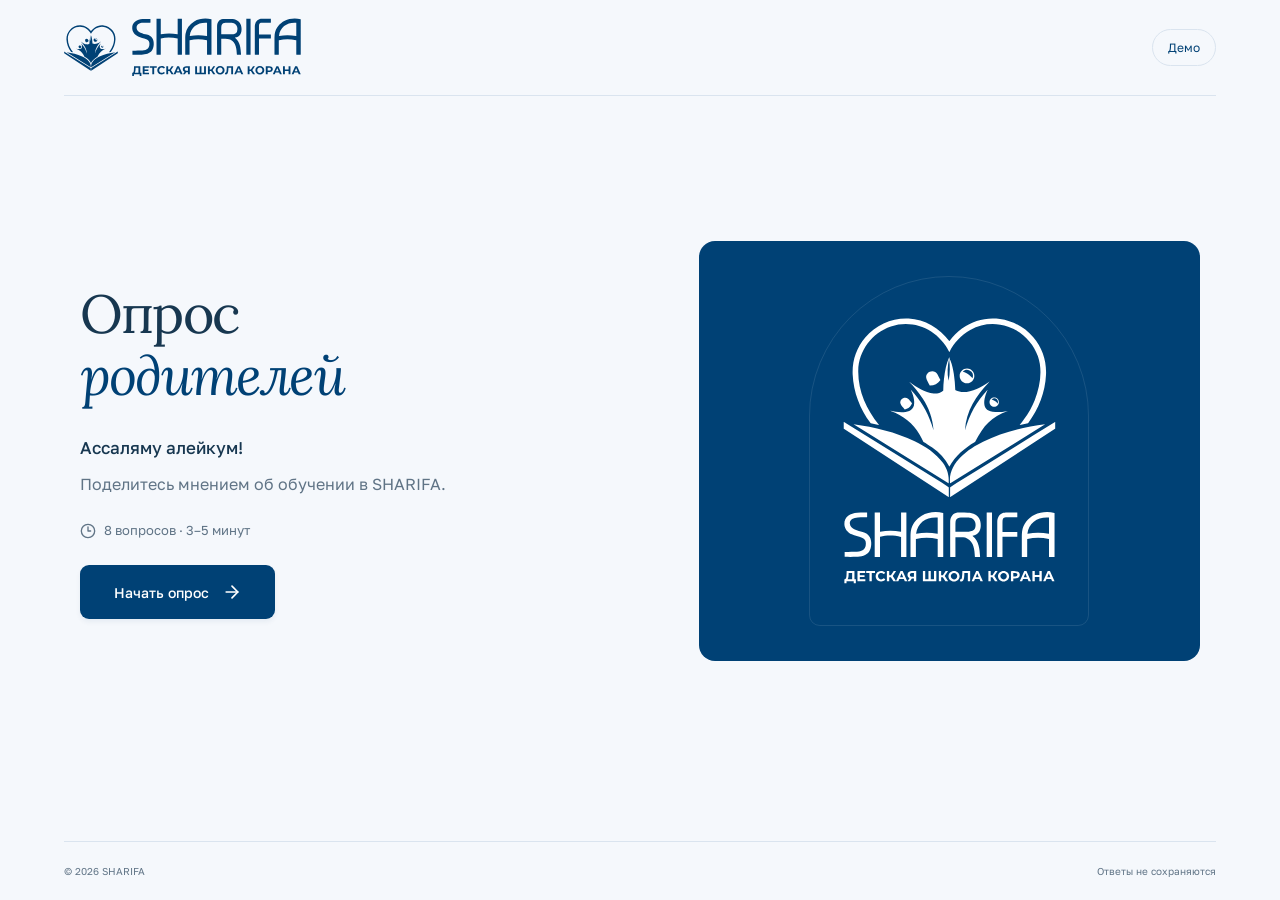
==== index.html @ c09f268b "Publish SHARIFA parent survey demonstration" ====
<!doctype html>
<html lang="ru">
  <head>
    <meta charset="UTF-8" />
    <meta name="viewport" content="width=device-width, initial-scale=1" />
    <meta name="theme-color" content="#004175" />
    <meta name="robots" content="noindex, nofollow" />
    <meta name="description" content="Демонстрация опроса родителей SHARIFA." />
    <link rel="icon" type="image/svg+xml" href="./favicon.svg" />
    <title>SHARIFA — опрос родителей</title>
    <script type="module" crossorigin src="./assets/index-CwlDCMS9.js"></script>
    <link rel="stylesheet" crossorigin href="./assets/index-Cjrt4-cp.css">
  </head>
  <body>
    <div id="root"></div>
    <noscript>Для просмотра опроса включите JavaScript в браузере.</noscript>
  </body>
</html>
---- assets/index-Cjrt4-cp.css ----
@import "https://fonts.googleapis.com/css2?family=Golos+Text:wght@400;450;500;550;600;650;700&family=Lora:ital,wght@0,400;0,500;0,600;1,400;1,500&display=swap";@layer properties{@supports (((-webkit-hyphens:none)) and (not (margin-trim:inline))) or ((-moz-orient:inline) and (not (color:rgb(from red r g b)))){*,:before,:after,::backdrop{--tw-translate-x:0;--tw-translate-y:0;--tw-translate-z:0;--tw-rotate-x:initial;--tw-rotate-y:initial;--tw-rotate-z:initial;--tw-skew-x:initial;--tw-skew-y:initial;--tw-scroll-snap-strictness:proximity;--tw-space-x-reverse:0;--tw-border-style:solid;--tw-leading:initial;--tw-font-weight:initial;--tw-tracking:initial;--tw-ordinal:initial;--tw-slashed-zero:initial;--tw-numeric-figure:initial;--tw-numeric-spacing:initial;--tw-numeric-fraction:initial;--tw-shadow:0 0 #0000;--tw-shadow-color:initial;--tw-shadow-alpha:100%;--tw-inset-shadow:0 0 #0000;--tw-inset-shadow-color:initial;--tw-inset-shadow-alpha:100%;--tw-ring-color:initial;--tw-ring-shadow:0 0 #0000;--tw-inset-ring-color:initial;--tw-inset-ring-shadow:0 0 #0000;--tw-ring-inset:initial;--tw-ring-offset-width:0px;--tw-ring-offset-color:#fff;--tw-ring-offset-shadow:0 0 #0000;--tw-outline-style:solid;--tw-duration:initial;--tw-ease:initial;--tw-content:"";--tw-scale-x:1;--tw-scale-y:1;--tw-scale-z:1}}}@layer theme{:root,:host{--font-sans:ui-sans-serif, system-ui, sans-serif, "Apple Color Emoji", "Segoe UI Emoji", "Segoe UI Symbol", "Noto Color Emoji";--font-mono:ui-monospace, SFMono-Regular, Menlo, Monaco, Consolas, "Liberation Mono", "Courier New", monospace;--color-black:#000;--color-white:#fff;--spacing:.25rem;--container-xs:20rem;--container-sm:24rem;--container-lg:32rem;--text-xs:.75rem;--text-xs--line-height:calc(1 / .75);--text-sm:.875rem;--text-sm--line-height:calc(1.25 / .875);--text-base:1rem;--text-base--line-height:calc(1.5 / 1);--text-lg:1.125rem;--text-lg--line-height:calc(1.75 / 1.125);--font-weight-normal:400;--font-weight-medium:500;--font-weight-semibold:600;--tracking-tight:-.025em;--tracking-widest:.1em;--leading-tight:1.25;--leading-snug:1.375;--leading-normal:1.5;--leading-relaxed:1.625;--radius-xs:.125rem;--radius-sm:.25rem;--radius-md:.375rem;--radius-lg:.5rem;--radius-xl:.75rem;--ease-in-out:cubic-bezier(.4, 0, .2, 1);--animate-spin:spin 1s linear infinite;--animate-pulse:pulse 2s cubic-bezier(.4, 0, .6, 1) infinite;--aspect-video:16 / 9;--default-transition-duration:.15s;--default-transition-timing-function:cubic-bezier(.4, 0, .2, 1);--default-font-family:var(--font-sans);--default-mono-font-family:var(--font-mono)}}@layer base{*,:after,:before,::backdrop{box-sizing:border-box;border:0 solid;margin:0;padding:0}::file-selector-button{box-sizing:border-box;border:0 solid;margin:0;padding:0}html,:host{-webkit-text-size-adjust:100%;tab-size:4;line-height:1.5;font-family:var(--default-font-family,ui-sans-serif, system-ui, sans-serif, "Apple Color Emoji", "Segoe UI Emoji", "Segoe UI Symbol", "Noto Color Emoji");font-feature-settings:var(--default-font-feature-settings,normal);font-variation-settings:var(--default-font-variation-settings,normal);-webkit-tap-highlight-color:transparent}hr{height:0;color:inherit;border-top-width:1px}abbr:where([title]){-webkit-text-decoration:underline dotted;text-decoration:underline dotted}h1,h2,h3,h4,h5,h6{font-size:inherit;font-weight:inherit}a{color:inherit;-webkit-text-decoration:inherit;-webkit-text-decoration:inherit;-webkit-text-decoration:inherit;-webkit-text-decoration:inherit;text-decoration:inherit}b,strong{font-weight:bolder}code,kbd,samp,pre{font-family:var(--default-mono-font-family,ui-monospace, SFMono-Regular, Menlo, Monaco, Consolas, "Liberation Mono", "Courier New", monospace);font-feature-settings:var(--default-mono-font-feature-settings,normal);font-variation-settings:var(--default-mono-font-variation-settings,normal);font-size:1em}small{font-size:80%}sub,sup{vertical-align:baseline;font-size:75%;line-height:0;position:relative}sub{bottom:-.25em}sup{top:-.5em}table{text-indent:0;border-color:inherit;border-collapse:collapse}:-moz-focusring{outline:auto}progress{vertical-align:baseline}summary{display:list-item}ol,ul,menu{list-style:none}img,svg,video,canvas,audio,iframe,embed,object{vertical-align:middle;display:block}img,video{max-width:100%;height:auto}button,input,select,optgroup,textarea{font:inherit;font-feature-settings:inherit;font-variation-settings:inherit;letter-spacing:inherit;color:inherit;opacity:1;background-color:#0000;border-radius:0}::file-selector-button{font:inherit;font-feature-settings:inherit;font-variation-settings:inherit;letter-spacing:inherit;color:inherit;opacity:1;background-color:#0000;border-radius:0}:where(select:is([multiple],[size])) optgroup{font-weight:bolder}:where(select:is([multiple],[size])) optgroup option{padding-inline-start:20px}::file-selector-button{margin-inline-end:4px}::placeholder{opacity:1}@supports (not ((-webkit-appearance:-apple-pay-button))) or (contain-intrinsic-size:1px){::placeholder{color:currentColor}@supports (color:color-mix(in lab, red, red)){::placeholder{color:color-mix(in oklab, currentcolor 50%, transparent)}}}textarea{resize:vertical}::-webkit-search-decoration{-webkit-appearance:none}::-webkit-date-and-time-value{min-height:1lh;text-align:inherit}::-webkit-datetime-edit{display:inline-flex}::-webkit-datetime-edit-fields-wrapper{padding:0}::-webkit-datetime-edit{padding-block:0}::-webkit-datetime-edit-year-field{padding-block:0}::-webkit-datetime-edit-month-field{padding-block:0}::-webkit-datetime-edit-day-field{padding-block:0}::-webkit-datetime-edit-hour-field{padding-block:0}::-webkit-datetime-edit-minute-field{padding-block:0}::-webkit-datetime-edit-second-field{padding-block:0}::-webkit-datetime-edit-millisecond-field{padding-block:0}::-webkit-datetime-edit-meridiem-field{padding-block:0}::-webkit-calendar-picker-indicator{line-height:1}:-moz-ui-invalid{box-shadow:none}button,input:where([type=button],[type=reset],[type=submit]){appearance:button}::file-selector-button{appearance:button}::-webkit-inner-spin-button{height:auto}::-webkit-outer-spin-button{height:auto}[hidden]:where(:not([hidden=until-found])){display:none!important}}@layer components;@layer utilities{.\@container\/card-header{container:card-header/inline-size}.\@container\/field-group{container:field-group/inline-size}.pointer-events-none{pointer-events:none}.invisible{visibility:hidden}.visible{visibility:visible}.sr-only{clip-path:inset(50%);white-space:nowrap;border-width:0;width:1px;height:1px;margin:-1px;padding:0;position:absolute;overflow:hidden}.absolute{position:absolute}.fixed{position:fixed}.relative{position:relative}.inset-0{inset:calc(var(--spacing) * 0)}.inset-x-0{inset-inline:calc(var(--spacing) * 0)}.inset-y-0{inset-block:calc(var(--spacing) * 0)}.inset-s-1\/2{inset-inline-start:50%}.start{inset-inline-start:var(--spacing)}.end{inset-inline-end:var(--spacing)}.-top-12{top:calc(var(--spacing) * -12)}.top-0{top:calc(var(--spacing) * 0)}.top-1\.5{top:calc(var(--spacing) * 1.5)}.top-1\/2{top:50%}.top-3\.5{top:calc(var(--spacing) * 3.5)}.top-4{top:calc(var(--spacing) * 4)}.top-\[1px\]{top:1px}.top-\[50\%\]{top:50%}.top-\[60\%\]{top:60%}.top-full{top:100%}.-right-12{right:calc(var(--spacing) * -12)}.right-0{right:calc(var(--spacing) * 0)}.right-1{right:calc(var(--spacing) * 1)}.right-2{right:calc(var(--spacing) * 2)}.right-3{right:calc(var(--spacing) * 3)}.right-3\.5{right:calc(var(--spacing) * 3.5)}.right-4{right:calc(var(--spacing) * 4)}.-bottom-12{bottom:calc(var(--spacing) * -12)}.bottom-0{bottom:calc(var(--spacing) * 0)}.-left-12{left:calc(var(--spacing) * -12)}.left-0{left:calc(var(--spacing) * 0)}.left-1\/2{left:50%}.left-2{left:calc(var(--spacing) * 2)}.left-3{left:calc(var(--spacing) * 3)}.left-\[50\%\]{left:50%}.isolate{isolation:isolate}.z-10{z-index:10}.z-20{z-index:20}.z-50{z-index:50}.z-\[1\]{z-index:1}.order-first{order:-9999}.order-last{order:9999}.col-start-2{grid-column-start:2}.row-span-2{grid-row:span 2/span 2}.row-start-1{grid-row-start:1}.m-0\!{margin:calc(var(--spacing) * 0)!important}.-mx-1{margin-inline:calc(var(--spacing) * -1)}.mx-2{margin-inline:calc(var(--spacing) * 2)}.mx-3\.5{margin-inline:calc(var(--spacing) * 3.5)}.mx-auto{margin-inline:auto}.-my-2{margin-block:calc(var(--spacing) * -2)}.my-0{margin-block:calc(var(--spacing) * 0)}.my-0\.5{margin-block:calc(var(--spacing) * .5)}.my-1{margin-block:calc(var(--spacing) * 1)}.-mt-4{margin-top:calc(var(--spacing) * -4)}.mt-0\.5{margin-top:calc(var(--spacing) * .5)}.mt-1\.5{margin-top:calc(var(--spacing) * 1.5)}.mt-2{margin-top:calc(var(--spacing) * 2)}.mt-4{margin-top:calc(var(--spacing) * 4)}.mt-auto{margin-top:auto}.mb-2{margin-bottom:calc(var(--spacing) * 2)}.mb-3{margin-bottom:calc(var(--spacing) * 3)}.-ml-1{margin-left:calc(var(--spacing) * -1)}.-ml-4{margin-left:calc(var(--spacing) * -4)}.ml-1{margin-left:calc(var(--spacing) * 1)}.ml-4{margin-left:calc(var(--spacing) * 4)}.ml-auto{margin-left:auto}.line-clamp-1{-webkit-line-clamp:1;-webkit-box-orient:vertical;display:-webkit-box;overflow:hidden}.line-clamp-2{-webkit-line-clamp:2;-webkit-box-orient:vertical;display:-webkit-box;overflow:hidden}.block{display:block}.contents{display:contents}.flex{display:flex}.grid{display:grid}.hidden{display:none}.inline-flex{display:inline-flex}.table{display:table}.table-caption{display:table-caption}.table-cell{display:table-cell}.table-row{display:table-row}.field-sizing-content{field-sizing:content}.aspect-square{aspect-ratio:1}.aspect-video{aspect-ratio:var(--aspect-video)}.size-\(--cell-size\){width:var(--cell-size);height:var(--cell-size)}.size-2{width:calc(var(--spacing) * 2);height:calc(var(--spacing) * 2)}.size-2\.5{width:calc(var(--spacing) * 2.5);height:calc(var(--spacing) * 2.5)}.size-3{width:calc(var(--spacing) * 3);height:calc(var(--spacing) * 3)}.size-3\.5{width:calc(var(--spacing) * 3.5);height:calc(var(--spacing) * 3.5)}.size-4{width:calc(var(--spacing) * 4);height:calc(var(--spacing) * 4)}.size-6{width:calc(var(--spacing) * 6);height:calc(var(--spacing) * 6)}.size-7{width:calc(var(--spacing) * 7);height:calc(var(--spacing) * 7)}.size-8{width:calc(var(--spacing) * 8);height:calc(var(--spacing) * 8)}.size-9{width:calc(var(--spacing) * 9);height:calc(var(--spacing) * 9)}.size-10{width:calc(var(--spacing) * 10);height:calc(var(--spacing) * 10)}.size-16{width:calc(var(--spacing) * 16);height:calc(var(--spacing) * 16)}.size-auto{width:auto;height:auto}.size-full{width:100%;height:100%}.h-\(--cell-size\){height:var(--cell-size)}.h-1\.5{height:calc(var(--spacing) * 1.5)}.h-2{height:calc(var(--spacing) * 2)}.h-2\.5{height:calc(var(--spacing) * 2.5)}.h-4{height:calc(var(--spacing) * 4)}.h-5{height:calc(var(--spacing) * 5)}.h-6{height:calc(var(--spacing) * 6)}.h-7{height:calc(var(--spacing) * 7)}.h-8{height:calc(var(--spacing) * 8)}.h-9{height:calc(var(--spacing) * 9)}.h-10{height:calc(var(--spacing) * 10)}.h-12{height:calc(var(--spacing) * 12)}.h-\[calc\(--spacing\(5\.5\)\)\]{height:calc(calc(var(--spacing) * 5.5))}.h-\[calc\(100\%-1px\)\]{height:calc(100% - 1px)}.h-\[var\(--radix-navigation-menu-viewport-height\)\]{height:var(--radix-navigation-menu-viewport-height)}.h-\[var\(--radix-select-trigger-height\)\]{height:var(--radix-select-trigger-height)}.h-auto{height:auto}.h-full{height:100%}.h-max{height:max-content}.h-px{height:1px}.h-svh{height:100svh}.max-h-\(--radix-context-menu-content-available-height\){max-height:var(--radix-context-menu-content-available-height)}.max-h-\(--radix-dropdown-menu-content-available-height\){max-height:var(--radix-dropdown-menu-content-available-height)}.max-h-\(--radix-select-content-available-height\){max-height:var(--radix-select-content-available-height)}.max-h-96{max-height:calc(var(--spacing) * 96)}.max-h-\[300px\]{max-height:300px}.max-h-\[min\(calc\(--spacing\(96\)---spacing\(9\)\)\,calc\(var\(--available-height\)---spacing\(9\)\)\)\]{max-height:min(calc(calc(var(--spacing) * 96) - calc(var(--spacing) * 9)), calc(var(--available-height) - calc(var(--spacing) * 9)))}.min-h-0{min-height:calc(var(--spacing) * 0)}.min-h-4{min-height:calc(var(--spacing) * 4)}.min-h-9{min-height:calc(var(--spacing) * 9)}.min-h-16{min-height:calc(var(--spacing) * 16)}.min-h-full{min-height:100%}.min-h-svh{min-height:100svh}.w-\(--anchor-width\){width:var(--anchor-width)}.w-\(--cell-size\){width:var(--cell-size)}.w-\(--sidebar-width\){width:var(--sidebar-width)}.w-0{width:calc(var(--spacing) * 0)}.w-1{width:calc(var(--spacing) * 1)}.w-2{width:calc(var(--spacing) * 2)}.w-2\.5{width:calc(var(--spacing) * 2.5)}.w-3{width:calc(var(--spacing) * 3)}.w-3\/4{width:75%}.w-4{width:calc(var(--spacing) * 4)}.w-5{width:calc(var(--spacing) * 5)}.w-9{width:calc(var(--spacing) * 9)}.w-10{width:calc(var(--spacing) * 10)}.w-24{width:calc(var(--spacing) * 24)}.w-64{width:calc(var(--spacing) * 64)}.w-72{width:calc(var(--spacing) * 72)}.w-\[100px\]{width:100px}.w-auto{width:auto}.w-fit{width:fit-content}.w-full{width:100%}.w-max{width:max-content}.w-px{width:1px}.max-w-\(--available-width\){max-width:var(--available-width)}.max-w-\(--skeleton-width\){max-width:var(--skeleton-width)}.max-w-\[80\%\]{max-width:80%}.max-w-\[calc\(100\%-2rem\)\]{max-width:calc(100% - 2rem)}.max-w-full{max-width:100%}.max-w-max{max-width:max-content}.max-w-sm{max-width:var(--container-sm)}.min-w-\(--cell-size\){min-width:var(--cell-size)}.min-w-0{min-width:calc(var(--spacing) * 0)}.min-w-5{min-width:calc(var(--spacing) * 5)}.min-w-8{min-width:calc(var(--spacing) * 8)}.min-w-9{min-width:calc(var(--spacing) * 9)}.min-w-10{min-width:calc(var(--spacing) * 10)}.min-w-16{min-width:calc(var(--spacing) * 16)}.min-w-40{min-width:calc(var(--spacing) * 40)}.min-w-\[8rem\]{min-width:8rem}.min-w-\[12rem\]{min-width:12rem}.min-w-\[calc\(var\(--anchor-width\)\+--spacing\(7\)\)\]{min-width:calc(var(--anchor-width) + calc(var(--spacing) * 7))}.min-w-\[var\(--radix-select-trigger-width\)\]{min-width:var(--radix-select-trigger-width)}.flex-1{flex:1}.shrink-0{flex-shrink:0}.grow{flex-grow:1}.grow-0{flex-grow:0}.basis-full{flex-basis:100%}.caption-bottom{caption-side:bottom}.border-collapse{border-collapse:collapse}.origin-\(--radix-context-menu-content-transform-origin\){transform-origin:var(--radix-context-menu-content-transform-origin)}.origin-\(--radix-dropdown-menu-content-transform-origin\){transform-origin:var(--radix-dropdown-menu-content-transform-origin)}.origin-\(--radix-hover-card-content-transform-origin\){transform-origin:var(--radix-hover-card-content-transform-origin)}.origin-\(--radix-menubar-content-transform-origin\){transform-origin:var(--radix-menubar-content-transform-origin)}.origin-\(--radix-popover-content-transform-origin\){transform-origin:var(--radix-popover-content-transform-origin)}.origin-\(--radix-select-content-transform-origin\){transform-origin:var(--radix-select-content-transform-origin)}.origin-\(--radix-tooltip-content-transform-origin\){transform-origin:var(--radix-tooltip-content-transform-origin)}.origin-\(--transform-origin\){transform-origin:var(--transform-origin)}.-translate-x-1\/2{--tw-translate-x:calc(calc(1 / 2 * 100%) * -1);translate:var(--tw-translate-x) var(--tw-translate-y)}.-translate-x-px{--tw-translate-x:-1px;translate:var(--tw-translate-x) var(--tw-translate-y)}.translate-x-\[-50\%\]{--tw-translate-x:-50%;translate:var(--tw-translate-x) var(--tw-translate-y)}.translate-x-px{--tw-translate-x:1px;translate:var(--tw-translate-x) var(--tw-translate-y)}.-translate-y-1\/2{--tw-translate-y:calc(calc(1 / 2 * 100%) * -1);translate:var(--tw-translate-x) var(--tw-translate-y)}.-translate-y-3\/4{--tw-translate-y:calc(calc(3 / 4 * 100%) * -1);translate:var(--tw-translate-x) var(--tw-translate-y)}.translate-y-0\.5{--tw-translate-y:calc(var(--spacing) * .5);translate:var(--tw-translate-x) var(--tw-translate-y)}.translate-y-3\/4{--tw-translate-y:calc(3 / 4 * 100%);translate:var(--tw-translate-x) var(--tw-translate-y)}.translate-y-\[-50\%\]{--tw-translate-y:-50%;translate:var(--tw-translate-x) var(--tw-translate-y)}.translate-y-\[calc\(-50\%_-_2px\)\]{--tw-translate-y:calc(-50% - 2px);translate:var(--tw-translate-x) var(--tw-translate-y)}.rotate-45{rotate:45deg}.rotate-90{rotate:90deg}.transform{transform:var(--tw-rotate-x,) var(--tw-rotate-y,) var(--tw-rotate-z,) var(--tw-skew-x,) var(--tw-skew-y,)}.animate-pulse{animation:var(--animate-pulse)}.animate-spin{animation:var(--animate-spin)}.cursor-default{cursor:default}.cursor-text{cursor:text}.touch-none{touch-action:none}.resize-none{resize:none}.snap-x{scroll-snap-type:x var(--tw-scroll-snap-strictness)}.snap-mandatory{--tw-scroll-snap-strictness:mandatory}.scroll-my-1{scroll-margin-block:calc(var(--spacing) * 1)}.scroll-px-1{scroll-padding-inline:calc(var(--spacing) * 1)}.scroll-py-1{scroll-padding-block:calc(var(--spacing) * 1)}.list-disc{list-style-type:disc}.list-none{list-style-type:none}.appearance-none{appearance:none}.auto-rows-min{grid-auto-rows:min-content}.grid-cols-\[0_1fr\]{grid-template-columns:0 1fr}.grid-rows-\[auto_1fr\]{grid-template-rows:auto 1fr}.grid-rows-\[auto_auto\]{grid-template-rows:auto auto}.flex-col{flex-direction:column}.flex-col-reverse{flex-direction:column-reverse}.flex-row{flex-direction:row}.flex-wrap{flex-wrap:wrap}.place-content-center{place-content:center}.place-items-center{place-items:center}.items-center{align-items:center}.items-end{align-items:flex-end}.items-start{align-items:flex-start}.items-stretch{align-items:stretch}.justify-between{justify-content:space-between}.justify-center{justify-content:center}.justify-start{justify-content:flex-start}.justify-items-start{justify-items:start}.gap-0\.5{gap:calc(var(--spacing) * .5)}.gap-1{gap:calc(var(--spacing) * 1)}.gap-1\.5{gap:calc(var(--spacing) * 1.5)}.gap-2{gap:calc(var(--spacing) * 2)}.gap-2\.5{gap:calc(var(--spacing) * 2.5)}.gap-3{gap:calc(var(--spacing) * 3)}.gap-4{gap:calc(var(--spacing) * 4)}.gap-6{gap:calc(var(--spacing) * 6)}.gap-7{gap:calc(var(--spacing) * 7)}.gap-8{gap:calc(var(--spacing) * 8)}.gap-\[--spacing\(var\(--gap\)\)\]{gap:calc(var(--spacing) * var(--gap))}:where(.-space-x-2>:not(:last-child)){--tw-space-x-reverse:0;margin-inline-start:calc(calc(var(--spacing) * -2) * var(--tw-space-x-reverse));margin-inline-end:calc(calc(var(--spacing) * -2) * calc(1 - var(--tw-space-x-reverse)))}.gap-y-0\.5{row-gap:calc(var(--spacing) * .5)}.self-end{align-self:flex-end}.self-start{align-self:flex-start}.self-stretch{align-self:stretch}.justify-self-end{justify-self:flex-end}.truncate{text-overflow:ellipsis;white-space:nowrap;overflow:hidden}.overflow-auto{overflow:auto}.overflow-hidden{overflow:hidden}.overflow-x-auto{overflow-x:auto}.overflow-x-hidden{overflow-x:hidden}.overflow-y-auto{overflow-y:auto}.overscroll-contain{overscroll-behavior:contain}.overscroll-x-contain{overscroll-behavior-x:contain}.rounded-\[2px\]{border-radius:2px}.rounded-\[4px\]{border-radius:4px}.rounded-\[calc\(var\(--radius\)-5px\)\]{border-radius:calc(var(--radius) - 5px)}.rounded-\[inherit\]{border-radius:inherit}.rounded-full{border-radius:3.40282e38px}.rounded-lg{border-radius:var(--radius-lg)}.rounded-md{border-radius:var(--radius-md)}.rounded-none{border-radius:0}.rounded-sm{border-radius:var(--radius-sm)}.rounded-xl{border-radius:var(--radius-xl)}.rounded-xs{border-radius:var(--radius-xs)}.rounded-l-md{border-top-left-radius:var(--radius-md);border-bottom-left-radius:var(--radius-md)}.rounded-tl-sm{border-top-left-radius:var(--radius-sm)}.rounded-r-md{border-top-right-radius:var(--radius-md);border-bottom-right-radius:var(--radius-md)}.border{border-style:var(--tw-border-style);border-width:1px}.border-0{border-style:var(--tw-border-style);border-width:0}.border-\[1\.5px\]{border-style:var(--tw-border-style);border-width:1.5px}.border-y{border-block-style:var(--tw-border-style);border-block-width:1px}.border-t{border-top-style:var(--tw-border-style);border-top-width:1px}.border-r{border-right-style:var(--tw-border-style);border-right-width:1px}.border-b{border-bottom-style:var(--tw-border-style);border-bottom-width:1px}.border-l{border-left-style:var(--tw-border-style);border-left-width:1px}.border-dashed{--tw-border-style:dashed;border-style:dashed}.border-none{--tw-border-style:none;border-style:none}.border-\(--color-border\){border-color:var(--color-border)}.border-transparent{border-color:#0000}.border-t-transparent{border-top-color:#0000}.border-l-transparent{border-left-color:#0000}.bg-\(--color-bg\){background-color:var(--color-bg)}.bg-\[Canvas\]{background-color:canvas}.bg-black\/50{background-color:#00000080}@supports (color:color-mix(in lab, red, red)){.bg-black\/50{background-color:color-mix(in oklab, var(--color-black) 50%, transparent)}}.bg-transparent{background-color:#0000}.bg-white{background-color:var(--color-white)}.bg-clip-padding{background-clip:padding-box}.fill-current{fill:currentColor}.p-0{padding:calc(var(--spacing) * 0)}.p-1{padding:calc(var(--spacing) * 1)}.p-2{padding:calc(var(--spacing) * 2)}.p-3{padding:calc(var(--spacing) * 3)}.p-4{padding:calc(var(--spacing) * 4)}.p-6{padding:calc(var(--spacing) * 6)}.p-\[3px\]{padding:3px}.p-px{padding:1px}.px-\(--cell-size\){padding-inline:var(--cell-size)}.px-1{padding-inline:calc(var(--spacing) * 1)}.px-1\.5{padding-inline:calc(var(--spacing) * 1.5)}.px-2{padding-inline:calc(var(--spacing) * 2)}.px-2\.5{padding-inline:calc(var(--spacing) * 2.5)}.px-3{padding-inline:calc(var(--spacing) * 3)}.px-4{padding-inline:calc(var(--spacing) * 4)}.px-6{padding-inline:calc(var(--spacing) * 6)}.py-0\.5{padding-block:calc(var(--spacing) * .5)}.py-1{padding-block:calc(var(--spacing) * 1)}.py-1\.5{padding-block:calc(var(--spacing) * 1.5)}.py-2{padding-block:calc(var(--spacing) * 2)}.py-3{padding-block:calc(var(--spacing) * 3)}.py-4{padding-block:calc(var(--spacing) * 4)}.py-6{padding-block:calc(var(--spacing) * 6)}.pt-0{padding-top:calc(var(--spacing) * 0)}.pt-3{padding-top:calc(var(--spacing) * 3)}.pt-4{padding-top:calc(var(--spacing) * 4)}.pr-1{padding-right:calc(var(--spacing) * 1)}.pr-2{padding-right:calc(var(--spacing) * 2)}.pr-2\.5{padding-right:calc(var(--spacing) * 2.5)}.pr-3{padding-right:calc(var(--spacing) * 3)}.pr-8{padding-right:calc(var(--spacing) * 8)}.pr-9{padding-right:calc(var(--spacing) * 9)}.pb-2{padding-bottom:calc(var(--spacing) * 2)}.pb-3{padding-bottom:calc(var(--spacing) * 3)}.pb-4{padding-bottom:calc(var(--spacing) * 4)}.pl-2{padding-left:calc(var(--spacing) * 2)}.pl-3{padding-left:calc(var(--spacing) * 3)}.pl-4{padding-left:calc(var(--spacing) * 4)}.pl-8{padding-left:calc(var(--spacing) * 8)}.text-center{text-align:center}.text-left{text-align:left}.align-middle{vertical-align:middle}.font-mono{font-family:var(--font-mono)}.font-sans{font-family:var(--font-sans)}.text-base{font-size:var(--text-base);line-height:var(--tw-leading,var(--text-base--line-height))}.text-lg{font-size:var(--text-lg);line-height:var(--tw-leading,var(--text-lg--line-height))}.text-sm{font-size:var(--text-sm);line-height:var(--tw-leading,var(--text-sm--line-height))}.text-sm\/relaxed{font-size:var(--text-sm);line-height:var(--leading-relaxed)}.text-xs{font-size:var(--text-xs);line-height:var(--tw-leading,var(--text-xs--line-height))}.text-\[0\.8rem\]{font-size:.8rem}.leading-none{--tw-leading:1;line-height:1}.leading-normal{--tw-leading:var(--leading-normal);line-height:var(--leading-normal)}.leading-relaxed{--tw-leading:var(--leading-relaxed);line-height:var(--leading-relaxed)}.leading-snug{--tw-leading:var(--leading-snug);line-height:var(--leading-snug)}.leading-tight{--tw-leading:var(--leading-tight);line-height:var(--leading-tight)}.font-medium{--tw-font-weight:var(--font-weight-medium);font-weight:var(--font-weight-medium)}.font-normal{--tw-font-weight:var(--font-weight-normal);font-weight:var(--font-weight-normal)}.font-semibold{--tw-font-weight:var(--font-weight-semibold);font-weight:var(--font-weight-semibold)}.tracking-tight{--tw-tracking:var(--tracking-tight);letter-spacing:var(--tracking-tight)}.tracking-widest{--tw-tracking:var(--tracking-widest);letter-spacing:var(--tracking-widest)}.text-balance{text-wrap:balance}.break-words,.wrap-break-word{overflow-wrap:break-word}.whitespace-normal{white-space:normal}.whitespace-nowrap{white-space:nowrap}.text-\[CanvasText\]{color:canvastext}.text-current{color:currentColor}.text-white{color:var(--color-white)}.tabular-nums{--tw-numeric-spacing:tabular-nums;font-variant-numeric:var(--tw-ordinal,) var(--tw-slashed-zero,) var(--tw-numeric-figure,) var(--tw-numeric-spacing,) var(--tw-numeric-fraction,)}.underline-offset-4{text-underline-offset:4px}.antialiased{-webkit-font-smoothing:antialiased;-moz-osx-font-smoothing:grayscale}.opacity-0{opacity:0}.opacity-50{opacity:.5}.opacity-60{opacity:.6}.opacity-70{opacity:.7}.shadow{--tw-shadow:0 1px 3px 0 var(--tw-shadow-color,#0000001a), 0 1px 2px -1px var(--tw-shadow-color,#0000001a);box-shadow:var(--tw-inset-shadow), var(--tw-inset-ring-shadow), var(--tw-ring-offset-shadow), var(--tw-ring-shadow), var(--tw-shadow)}.shadow-\[0_0_0_1px_var\(--sidebar-border\)\]{--tw-shadow:0 0 0 1px var(--tw-shadow-color,var(--sidebar-border));box-shadow:var(--tw-inset-shadow), var(--tw-inset-ring-shadow), var(--tw-ring-offset-shadow), var(--tw-ring-shadow), var(--tw-shadow)}.shadow-lg{--tw-shadow:0 10px 15px -3px var(--tw-shadow-color,#0000001a), 0 4px 6px -4px var(--tw-shadow-color,#0000001a);box-shadow:var(--tw-inset-shadow), var(--tw-inset-ring-shadow), var(--tw-ring-offset-shadow), var(--tw-ring-shadow), var(--tw-shadow)}.shadow-md{--tw-shadow:0 4px 6px -1px var(--tw-shadow-color,#0000001a), 0 2px 4px -2px var(--tw-shadow-color,#0000001a);box-shadow:var(--tw-inset-shadow), var(--tw-inset-ring-shadow), var(--tw-ring-offset-shadow), var(--tw-ring-shadow), var(--tw-shadow)}.shadow-none{--tw-shadow:0 0 #0000;box-shadow:var(--tw-inset-shadow), var(--tw-inset-ring-shadow), var(--tw-ring-offset-shadow), var(--tw-ring-shadow), var(--tw-shadow)}.shadow-sm{--tw-shadow:0 1px 3px 0 var(--tw-shadow-color,#0000001a), 0 1px 2px -1px var(--tw-shadow-color,#0000001a);box-shadow:var(--tw-inset-shadow), var(--tw-inset-ring-shadow), var(--tw-ring-offset-shadow), var(--tw-ring-shadow), var(--tw-shadow)}.shadow-xl{--tw-shadow:0 20px 25px -5px var(--tw-shadow-color,#0000001a), 0 8px 10px -6px var(--tw-shadow-color,#0000001a);box-shadow:var(--tw-inset-shadow), var(--tw-inset-ring-shadow), var(--tw-ring-offset-shadow), var(--tw-ring-shadow), var(--tw-shadow)}.shadow-xs{--tw-shadow:0 1px 2px 0 var(--tw-shadow-color,#0000000d);box-shadow:var(--tw-inset-shadow), var(--tw-inset-ring-shadow), var(--tw-ring-offset-shadow), var(--tw-ring-shadow), var(--tw-shadow)}.ring-0{--tw-ring-shadow:var(--tw-ring-inset,) 0 0 0 calc(0px + var(--tw-ring-offset-width)) var(--tw-ring-color,currentcolor);box-shadow:var(--tw-inset-shadow), var(--tw-inset-ring-shadow), var(--tw-ring-offset-shadow), var(--tw-ring-shadow), var(--tw-shadow)}.ring-1{--tw-ring-shadow:var(--tw-ring-inset,) 0 0 0 calc(1px + var(--tw-ring-offset-width)) var(--tw-ring-color,currentcolor);box-shadow:var(--tw-inset-shadow), var(--tw-inset-ring-shadow), var(--tw-ring-offset-shadow), var(--tw-ring-shadow), var(--tw-shadow)}.ring-2{--tw-ring-shadow:var(--tw-ring-inset,) 0 0 0 calc(2px + var(--tw-ring-offset-width)) var(--tw-ring-color,currentcolor);box-shadow:var(--tw-inset-shadow), var(--tw-inset-ring-shadow), var(--tw-ring-offset-shadow), var(--tw-ring-shadow), var(--tw-shadow)}.ring-3{--tw-ring-shadow:var(--tw-ring-inset,) 0 0 0 calc(3px + var(--tw-ring-offset-width)) var(--tw-ring-color,currentcolor);box-shadow:var(--tw-inset-shadow), var(--tw-inset-ring-shadow), var(--tw-ring-offset-shadow), var(--tw-ring-shadow), var(--tw-shadow)}.outline-hidden{--tw-outline-style:none;outline-style:none}@media (forced-colors:active){.outline-hidden{outline-offset:2px;outline:2px solid #0000}}.outline{outline-style:var(--tw-outline-style);outline-width:1px}.transition{transition-property:color,background-color,border-color,outline-color,text-decoration-color,fill,stroke,--tw-gradient-from,--tw-gradient-via,--tw-gradient-to,opacity,box-shadow,transform,translate,scale,rotate,filter,-webkit-backdrop-filter,backdrop-filter,display,content-visibility,overlay,pointer-events;transition-timing-function:var(--tw-ease,var(--default-transition-timing-function));transition-duration:var(--tw-duration,var(--default-transition-duration))}.transition-\[color\,box-shadow\]{transition-property:color,box-shadow;transition-timing-function:var(--tw-ease,var(--default-transition-timing-function));transition-duration:var(--tw-duration,var(--default-transition-duration))}.transition-\[left\,right\,width\]{transition-property:left,right,width;transition-timing-function:var(--tw-ease,var(--default-transition-timing-function));transition-duration:var(--tw-duration,var(--default-transition-duration))}.transition-\[margin\,opacity\]{transition-property:margin,opacity;transition-timing-function:var(--tw-ease,var(--default-transition-timing-function));transition-duration:var(--tw-duration,var(--default-transition-duration))}.transition-\[translate\,scale\,opacity\]{transition-property:translate,scale,opacity;transition-timing-function:var(--tw-ease,var(--default-transition-timing-function));transition-duration:var(--tw-duration,var(--default-transition-duration))}.transition-\[width\,height\,padding\]{transition-property:width,height,padding;transition-timing-function:var(--tw-ease,var(--default-transition-timing-function));transition-duration:var(--tw-duration,var(--default-transition-duration))}.transition-\[width\]{transition-property:width;transition-timing-function:var(--tw-ease,var(--default-transition-timing-function));transition-duration:var(--tw-duration,var(--default-transition-duration))}.transition-all{transition-property:all;transition-timing-function:var(--tw-ease,var(--default-transition-timing-function));transition-duration:var(--tw-duration,var(--default-transition-duration))}.transition-colors{transition-property:color,background-color,border-color,outline-color,text-decoration-color,fill,stroke,--tw-gradient-from,--tw-gradient-via,--tw-gradient-to;transition-timing-function:var(--tw-ease,var(--default-transition-timing-function));transition-duration:var(--tw-duration,var(--default-transition-duration))}.transition-opacity{transition-property:opacity;transition-timing-function:var(--tw-ease,var(--default-transition-timing-function));transition-duration:var(--tw-duration,var(--default-transition-duration))}.transition-shadow{transition-property:box-shadow;transition-timing-function:var(--tw-ease,var(--default-transition-timing-function));transition-duration:var(--tw-duration,var(--default-transition-duration))}.transition-transform{transition-property:transform,translate,scale,rotate;transition-timing-function:var(--tw-ease,var(--default-transition-timing-function));transition-duration:var(--tw-duration,var(--default-transition-duration))}.transition-none{transition-property:none}.duration-100{--tw-duration:.1s;transition-duration:.1s}.duration-200{--tw-duration:.2s;transition-duration:.2s}.duration-300{--tw-duration:.3s;transition-duration:.3s}.duration-1000{--tw-duration:1s;transition-duration:1s}.ease-in-out{--tw-ease:var(--ease-in-out);transition-timing-function:var(--ease-in-out)}.ease-linear{--tw-ease:linear;transition-timing-function:linear}.contain-content{contain:content}.outline-none{--tw-outline-style:none;outline-style:none}.select-none{-webkit-user-select:none;user-select:none}.\[--cell-size\:--spacing\(8\)\]{--cell-size:calc(var(--spacing) * 8)}.\[contain-intrinsic-size\:auto_10rem\]{contain-intrinsic-size:auto 10rem}.\[content-visibility\:auto\]{content-visibility:auto}.group-focus-within\/menu-item\:opacity-100:is(:where(.group\/menu-item):focus-within *){opacity:1}@media (hover:hover){.group-hover\/menu-item\:opacity-100:is(:where(.group\/menu-item):hover *){opacity:1}}.group-has-data-\[sidebar\=menu-action\]\/menu-item\:pr-8:is(:where(.group\/menu-item):has([data-sidebar=menu-action]) *){padding-right:calc(var(--spacing) * 8)}.group-has-data-\[size\=lg\]\/avatar-group\:size-10:is(:where(.group\/avatar-group):has([data-size=lg]) *){width:calc(var(--spacing) * 10);height:calc(var(--spacing) * 10)}.group-has-data-\[size\=sm\]\/avatar-group\:size-6:is(:where(.group\/avatar-group):has([data-size=sm]) *){width:calc(var(--spacing) * 6);height:calc(var(--spacing) * 6)}.group-has-data-\[slot\=combobox-clear\]\/input-group\:hidden:is(:where(.group\/input-group):has([data-slot=combobox-clear]) *){display:none}.group-has-data-\[slot\=message-footer\]\/message\:-translate-y-8:is(:where(.group\/message):has([data-slot=message-footer]) *){--tw-translate-y:calc(var(--spacing) * -8);translate:var(--tw-translate-x) var(--tw-translate-y)}.group-has-data-\[variant\=ghost\]\/message\:px-0:is(:where(.group\/message):has([data-variant=ghost]) *){padding-inline:calc(var(--spacing) * 0)}.group-has-\[\[data-orientation\=horizontal\]\]\/field\:text-balance:is(:where(.group\/field):has([data-orientation=horizontal]) *){text-wrap:balance}.group-has-\[\[data-slot\=item-description\]\]\/item\:translate-y-0\.5:is(:where(.group\/item):has([data-slot=item-description]) *){--tw-translate-y:calc(var(--spacing) * .5);translate:var(--tw-translate-x) var(--tw-translate-y)}.group-has-\[\[data-slot\=item-description\]\]\/item\:self-start:is(:where(.group\/item):has([data-slot=item-description]) *){align-self:flex-start}.group-has-\[\>input\]\/input-group\:pt-2\.5:is(:where(.group\/input-group):has(>input) *){padding-top:calc(var(--spacing) * 2.5)}.group-has-\[\>input\]\/input-group\:pb-2\.5:is(:where(.group\/input-group):has(>input) *){padding-bottom:calc(var(--spacing) * 2.5)}.group-data-empty\/combobox-content\:flex:is(:where(.group\/combobox-content)[data-empty] *){display:flex}.group-data-\[align\=end\]\/bubble\:self-end:is(:where(.group\/bubble)[data-align=end] *){align-self:flex-end}.group-data-\[align\=end\]\/message\:justify-end:is(:where(.group\/message)[data-align=end] *){justify-content:flex-end}.group-data-\[align\=end\]\/message\:self-end:is(:where(.group\/message)[data-align=end] *){align-self:flex-end}.group-data-\[collapsible\=icon\]\:-mt-8:is(:where(.group)[data-collapsible=icon] *){margin-top:calc(var(--spacing) * -8)}.group-data-\[collapsible\=icon\]\:hidden:is(:where(.group)[data-collapsible=icon] *){display:none}.group-data-\[collapsible\=icon\]\:size-8\!:is(:where(.group)[data-collapsible=icon] *){width:calc(var(--spacing) * 8)!important;height:calc(var(--spacing) * 8)!important}.group-data-\[collapsible\=icon\]\:w-\(--sidebar-width-icon\):is(:where(.group)[data-collapsible=icon] *){width:var(--sidebar-width-icon)}.group-data-\[collapsible\=icon\]\:w-\[calc\(var\(--sidebar-width-icon\)\+\(--spacing\(4\)\)\)\]:is(:where(.group)[data-collapsible=icon] *){width:calc(var(--sidebar-width-icon) + (calc(var(--spacing) * 4)))}.group-data-\[collapsible\=icon\]\:w-\[calc\(var\(--sidebar-width-icon\)\+\(--spacing\(4\)\)\+2px\)\]:is(:where(.group)[data-collapsible=icon] *){width:calc(var(--sidebar-width-icon) + (calc(var(--spacing) * 4)) + 2px)}.group-data-\[collapsible\=icon\]\:overflow-hidden:is(:where(.group)[data-collapsible=icon] *){overflow:hidden}.group-data-\[collapsible\=icon\]\:p-0\!:is(:where(.group)[data-collapsible=icon] *){padding:calc(var(--spacing) * 0)!important}.group-data-\[collapsible\=icon\]\:p-2\!:is(:where(.group)[data-collapsible=icon] *){padding:calc(var(--spacing) * 2)!important}.group-data-\[collapsible\=icon\]\:opacity-0:is(:where(.group)[data-collapsible=icon] *){opacity:0}.group-data-\[collapsible\=offcanvas\]\:right-\[calc\(var\(--sidebar-width\)\*-1\)\]:is(:where(.group)[data-collapsible=offcanvas] *){right:calc(var(--sidebar-width) * -1)}.group-data-\[collapsible\=offcanvas\]\:left-\[calc\(var\(--sidebar-width\)\*-1\)\]:is(:where(.group)[data-collapsible=offcanvas] *){left:calc(var(--sidebar-width) * -1)}.group-data-\[collapsible\=offcanvas\]\:w-0:is(:where(.group)[data-collapsible=offcanvas] *){width:calc(var(--spacing) * 0)}.group-data-\[collapsible\=offcanvas\]\:translate-x-0:is(:where(.group)[data-collapsible=offcanvas] *){--tw-translate-x:calc(var(--spacing) * 0);translate:var(--tw-translate-x) var(--tw-translate-y)}.group-data-\[disabled\=true\]\:pointer-events-none:is(:where(.group)[data-disabled=true] *){pointer-events:none}.group-data-\[disabled\=true\]\:opacity-50:is(:where(.group)[data-disabled=true] *),.group-data-\[disabled\=true\]\/field\:opacity-50:is(:where(.group\/field)[data-disabled=true] *),.group-data-\[disabled\=true\]\/input-group\:opacity-50:is(:where(.group\/input-group)[data-disabled=true] *){opacity:.5}.group-data-\[focused\=true\]\/day\:relative:is(:where(.group\/day)[data-focused=true] *){position:relative}.group-data-\[focused\=true\]\/day\:z-10:is(:where(.group\/day)[data-focused=true] *){z-index:10}.group-data-\[focused\=true\]\/day\:ring-\[3px\]:is(:where(.group\/day)[data-focused=true] *){--tw-ring-shadow:var(--tw-ring-inset,) 0 0 0 calc(3px + var(--tw-ring-offset-width)) var(--tw-ring-color,currentcolor);box-shadow:var(--tw-inset-shadow), var(--tw-inset-ring-shadow), var(--tw-ring-offset-shadow), var(--tw-ring-shadow), var(--tw-shadow)}.group-data-\[orientation\=horizontal\]\/tabs\:h-9:is(:where(.group\/tabs)[data-orientation=horizontal] *){height:calc(var(--spacing) * 9)}.group-data-\[orientation\=vertical\]\/attachment\:absolute:is(:where(.group\/attachment)[data-orientation=vertical] *){position:absolute}.group-data-\[orientation\=vertical\]\/attachment\:top-3:is(:where(.group\/attachment)[data-orientation=vertical] *){top:calc(var(--spacing) * 3)}.group-data-\[orientation\=vertical\]\/attachment\:right-3:is(:where(.group\/attachment)[data-orientation=vertical] *){right:calc(var(--spacing) * 3)}.group-data-\[orientation\=vertical\]\/attachment\:w-full:is(:where(.group\/attachment)[data-orientation=vertical] *){width:100%}.group-data-\[orientation\=vertical\]\/attachment\:gap-1:is(:where(.group\/attachment)[data-orientation=vertical] *){gap:calc(var(--spacing) * 1)}.group-data-\[orientation\=vertical\]\/attachment\:px-1:is(:where(.group\/attachment)[data-orientation=vertical] *){padding-inline:calc(var(--spacing) * 1)}.group-data-\[orientation\=vertical\]\/tabs\:h-fit:is(:where(.group\/tabs)[data-orientation=vertical] *){height:fit-content}.group-data-\[orientation\=vertical\]\/tabs\:w-full:is(:where(.group\/tabs)[data-orientation=vertical] *){width:100%}.group-data-\[orientation\=vertical\]\/tabs\:flex-col:is(:where(.group\/tabs)[data-orientation=vertical] *){flex-direction:column}.group-data-\[orientation\=vertical\]\/tabs\:justify-start:is(:where(.group\/tabs)[data-orientation=vertical] *){justify-content:flex-start}.group-data-\[side\=left\]\:-right-4:is(:where(.group)[data-side=left] *){right:calc(var(--spacing) * -4)}.group-data-\[side\=left\]\:border-r:is(:where(.group)[data-side=left] *){border-right-style:var(--tw-border-style);border-right-width:1px}.group-data-\[side\=right\]\:left-0:is(:where(.group)[data-side=right] *){left:calc(var(--spacing) * 0)}.group-data-\[side\=right\]\:rotate-180:is(:where(.group)[data-side=right] *){rotate:180deg}.group-data-\[side\=right\]\:border-l:is(:where(.group)[data-side=right] *){border-left-style:var(--tw-border-style);border-left-width:1px}.group-data-\[size\=default\]\/avatar\:size-2\.5:is(:where(.group\/avatar)[data-size=default] *){width:calc(var(--spacing) * 2.5);height:calc(var(--spacing) * 2.5)}.group-data-\[size\=default\]\/switch\:size-4:is(:where(.group\/switch)[data-size=default] *){width:calc(var(--spacing) * 4);height:calc(var(--spacing) * 4)}.group-data-\[size\=lg\]\/avatar\:size-3:is(:where(.group\/avatar)[data-size=lg] *){width:calc(var(--spacing) * 3);height:calc(var(--spacing) * 3)}.group-data-\[size\=sm\]\/alert-dialog-content\:grid:is(:where(.group\/alert-dialog-content)[data-size=sm] *){display:grid}.group-data-\[size\=sm\]\/alert-dialog-content\:grid-cols-2:is(:where(.group\/alert-dialog-content)[data-size=sm] *){grid-template-columns:repeat(2,minmax(0,1fr))}.group-data-\[size\=sm\]\/attachment\:w-8:is(:where(.group\/attachment)[data-size=sm] *){width:calc(var(--spacing) * 8)}.group-data-\[size\=sm\]\/avatar\:size-2:is(:where(.group\/avatar)[data-size=sm] *){width:calc(var(--spacing) * 2);height:calc(var(--spacing) * 2)}.group-data-\[size\=sm\]\/avatar\:text-xs:is(:where(.group\/avatar)[data-size=sm] *){font-size:var(--text-xs);line-height:var(--tw-leading,var(--text-xs--line-height))}.group-data-\[size\=sm\]\/switch\:size-3:is(:where(.group\/switch)[data-size=sm] *){width:calc(var(--spacing) * 3);height:calc(var(--spacing) * 3)}.group-data-\[size\=xs\]\/attachment\:w-7:is(:where(.group\/attachment)[data-size=xs] *){width:calc(var(--spacing) * 7)}.group-data-\[size\=xs\]\/attachment\:rounded-md:is(:where(.group\/attachment)[data-size=xs] *){border-radius:var(--radius-md)}.group-data-\[state\=done\]\/attachment\:opacity-100:is(:where(.group\/attachment)[data-state=done] *),.group-data-\[state\=idle\]\/attachment\:opacity-100:is(:where(.group\/attachment)[data-state=idle] *){opacity:1}.group-data-\[state\=open\]\:rotate-180:is(:where(.group)[data-state=open] *){rotate:180deg}.group-data-\[variant\=floating\]\:rounded-lg:is(:where(.group)[data-variant=floating] *){border-radius:var(--radius-lg)}.group-data-\[variant\=floating\]\:border:is(:where(.group)[data-variant=floating] *){border-style:var(--tw-border-style);border-width:1px}.group-data-\[variant\=floating\]\:shadow-sm:is(:where(.group)[data-variant=floating] *){--tw-shadow:0 1px 3px 0 var(--tw-shadow-color,#0000001a), 0 1px 2px -1px var(--tw-shadow-color,#0000001a);box-shadow:var(--tw-inset-shadow), var(--tw-inset-ring-shadow), var(--tw-ring-offset-shadow), var(--tw-ring-shadow), var(--tw-shadow)}.group-data-\[variant\=line\]\/tabs-list\:bg-transparent:is(:where(.group\/tabs-list)[data-variant=line] *){background-color:#0000}.group-data-\[variant\=outline\]\/field-group\:-mb-2:is(:where(.group\/field-group)[data-variant=outline] *){margin-bottom:calc(var(--spacing) * -2)}.group-data-\[variant\=separator\]\/marker\:flex-none:is(:where(.group\/marker)[data-variant=separator] *){flex:none}.group-data-\[variant\=separator\]\/marker\:text-center:is(:where(.group\/marker)[data-variant=separator] *){text-align:center}.group-data-\[vaul-drawer-direction\=bottom\]\/drawer-content\:block:is(:where(.group\/drawer-content)[data-vaul-drawer-direction=bottom] *){display:block}.group-data-\[vaul-drawer-direction\=bottom\]\/drawer-content\:text-center:is(:where(.group\/drawer-content)[data-vaul-drawer-direction=bottom] *),.group-data-\[vaul-drawer-direction\=top\]\/drawer-content\:text-center:is(:where(.group\/drawer-content)[data-vaul-drawer-direction=top] *){text-align:center}.group-data-\[viewport\=false\]\/navigation-menu\:top-full:is(:where(.group\/navigation-menu)[data-viewport=false] *){top:100%}.group-data-\[viewport\=false\]\/navigation-menu\:mt-1\.5:is(:where(.group\/navigation-menu)[data-viewport=false] *){margin-top:calc(var(--spacing) * 1.5)}.group-data-\[viewport\=false\]\/navigation-menu\:overflow-hidden:is(:where(.group\/navigation-menu)[data-viewport=false] *){overflow:hidden}.group-data-\[viewport\=false\]\/navigation-menu\:rounded-md:is(:where(.group\/navigation-menu)[data-viewport=false] *){border-radius:var(--radius-md)}.group-data-\[viewport\=false\]\/navigation-menu\:border:is(:where(.group\/navigation-menu)[data-viewport=false] *){border-style:var(--tw-border-style);border-width:1px}.group-data-\[viewport\=false\]\/navigation-menu\:shadow:is(:where(.group\/navigation-menu)[data-viewport=false] *){--tw-shadow:0 1px 3px 0 var(--tw-shadow-color,#0000001a), 0 1px 2px -1px var(--tw-shadow-color,#0000001a);box-shadow:var(--tw-inset-shadow), var(--tw-inset-ring-shadow), var(--tw-ring-offset-shadow), var(--tw-ring-shadow), var(--tw-shadow)}.group-data-\[viewport\=false\]\/navigation-menu\:duration-200:is(:where(.group\/navigation-menu)[data-viewport=false] *){--tw-duration:.2s;transition-duration:.2s}.peer-disabled\:cursor-not-allowed:is(:where(.peer):disabled~*){cursor:not-allowed}.peer-disabled\:opacity-50:is(:where(.peer):disabled~*){opacity:.5}.peer-data-\[size\=default\]\/menu-button\:top-1\.5:is(:where(.peer\/menu-button)[data-size=default]~*){top:calc(var(--spacing) * 1.5)}.peer-data-\[size\=lg\]\/menu-button\:top-2\.5:is(:where(.peer\/menu-button)[data-size=lg]~*){top:calc(var(--spacing) * 2.5)}.peer-data-\[size\=sm\]\/menu-button\:top-1:is(:where(.peer\/menu-button)[data-size=sm]~*){top:calc(var(--spacing) * 1)}.file\:inline-flex::file-selector-button{display:inline-flex}.file\:h-7::file-selector-button{height:calc(var(--spacing) * 7)}.file\:border-0::file-selector-button{border-style:var(--tw-border-style);border-width:0}.file\:bg-transparent::file-selector-button{background-color:#0000}.file\:text-sm::file-selector-button{font-size:var(--text-sm);line-height:var(--tw-leading,var(--text-sm--line-height))}.file\:font-medium::file-selector-button{--tw-font-weight:var(--font-weight-medium);font-weight:var(--font-weight-medium)}.before\:mr-1:before{content:var(--tw-content);margin-right:calc(var(--spacing) * 1)}.before\:h-px:before{content:var(--tw-content);height:1px}.before\:min-w-0:before{content:var(--tw-content);min-width:calc(var(--spacing) * 0)}.before\:flex-1:before{content:var(--tw-content);flex:1}.after\:absolute:after{content:var(--tw-content);position:absolute}.after\:-inset-2:after{content:var(--tw-content);inset:calc(var(--spacing) * -2)}.after\:inset-y-0:after{content:var(--tw-content);inset-block:calc(var(--spacing) * 0)}.after\:left-1\/2:after{content:var(--tw-content);left:50%}.after\:ml-1:after{content:var(--tw-content);margin-left:calc(var(--spacing) * 1)}.after\:h-px:after{content:var(--tw-content);height:1px}.after\:w-1:after{content:var(--tw-content);width:calc(var(--spacing) * 1)}.after\:w-\[2px\]:after{content:var(--tw-content);width:2px}.after\:min-w-0:after{content:var(--tw-content);min-width:calc(var(--spacing) * 0)}.after\:flex-1:after{content:var(--tw-content);flex:1}.after\:-translate-x-1\/2:after{content:var(--tw-content);--tw-translate-x:calc(calc(1 / 2 * 100%) * -1);translate:var(--tw-translate-x) var(--tw-translate-y)}.after\:opacity-0:after{content:var(--tw-content);opacity:0}.after\:transition-opacity:after{content:var(--tw-content);transition-property:opacity;transition-timing-function:var(--tw-ease,var(--default-transition-timing-function));transition-duration:var(--tw-duration,var(--default-transition-duration))}.group-data-\[collapsible\=offcanvas\]\:after\:left-full:is(:where(.group)[data-collapsible=offcanvas] *):after{content:var(--tw-content);left:100%}.group-data-\[orientation\=horizontal\]\/tabs\:after\:inset-x-0:is(:where(.group\/tabs)[data-orientation=horizontal] *):after{content:var(--tw-content);inset-inline:calc(var(--spacing) * 0)}.group-data-\[orientation\=horizontal\]\/tabs\:after\:bottom-\[-5px\]:is(:where(.group\/tabs)[data-orientation=horizontal] *):after{content:var(--tw-content);bottom:-5px}.group-data-\[orientation\=horizontal\]\/tabs\:after\:h-0\.5:is(:where(.group\/tabs)[data-orientation=horizontal] *):after{content:var(--tw-content);height:calc(var(--spacing) * .5)}.group-data-\[orientation\=vertical\]\/tabs\:after\:inset-y-0:is(:where(.group\/tabs)[data-orientation=vertical] *):after{content:var(--tw-content);inset-block:calc(var(--spacing) * 0)}.group-data-\[orientation\=vertical\]\/tabs\:after\:-right-1:is(:where(.group\/tabs)[data-orientation=vertical] *):after{content:var(--tw-content);right:calc(var(--spacing) * -1)}.group-data-\[orientation\=vertical\]\/tabs\:after\:w-0\.5:is(:where(.group\/tabs)[data-orientation=vertical] *):after{content:var(--tw-content);width:calc(var(--spacing) * .5)}.first\:rounded-l-md:first-child{border-top-left-radius:var(--radius-md);border-bottom-left-radius:var(--radius-md)}.first\:border-l:first-child{border-left-style:var(--tw-border-style);border-left-width:1px}.last\:mt-0:last-child{margin-top:calc(var(--spacing) * 0)}.last\:rounded-r-md:last-child{border-top-right-radius:var(--radius-md);border-bottom-right-radius:var(--radius-md)}.last\:border-b-0:last-child{border-bottom-style:var(--tw-border-style);border-bottom-width:0}.focus-within\:ring-1:focus-within{--tw-ring-shadow:var(--tw-ring-inset,) 0 0 0 calc(1px + var(--tw-ring-offset-width)) var(--tw-ring-color,currentcolor);box-shadow:var(--tw-inset-shadow), var(--tw-inset-ring-shadow), var(--tw-ring-offset-shadow), var(--tw-ring-shadow), var(--tw-shadow)}.focus-within\:ring-\[3px\]:focus-within{--tw-ring-shadow:var(--tw-ring-inset,) 0 0 0 calc(3px + var(--tw-ring-offset-width)) var(--tw-ring-color,currentcolor);box-shadow:var(--tw-inset-shadow), var(--tw-inset-ring-shadow), var(--tw-ring-offset-shadow), var(--tw-ring-shadow), var(--tw-shadow)}@media (hover:hover){.hover\:underline:hover{text-decoration-line:underline}.hover\:opacity-100:hover{opacity:1}.hover\:shadow-\[0_0_0_1px_var\(--sidebar-accent\)\]:hover{--tw-shadow:0 0 0 1px var(--tw-shadow-color,var(--sidebar-accent));box-shadow:var(--tw-inset-shadow), var(--tw-inset-ring-shadow), var(--tw-ring-offset-shadow), var(--tw-ring-shadow), var(--tw-shadow)}.hover\:ring-4:hover{--tw-ring-shadow:var(--tw-ring-inset,) 0 0 0 calc(4px + var(--tw-ring-offset-width)) var(--tw-ring-color,currentcolor);box-shadow:var(--tw-inset-shadow), var(--tw-inset-ring-shadow), var(--tw-ring-offset-shadow), var(--tw-ring-shadow), var(--tw-shadow)}}.focus\:z-10:focus{z-index:10}.focus\:ring-2:focus{--tw-ring-shadow:var(--tw-ring-inset,) 0 0 0 calc(2px + var(--tw-ring-offset-width)) var(--tw-ring-color,currentcolor);box-shadow:var(--tw-inset-shadow), var(--tw-inset-ring-shadow), var(--tw-ring-offset-shadow), var(--tw-ring-shadow), var(--tw-shadow)}.focus\:ring-offset-2:focus{--tw-ring-offset-width:2px;--tw-ring-offset-shadow:var(--tw-ring-inset,) 0 0 0 var(--tw-ring-offset-width) var(--tw-ring-offset-color)}.focus\:outline-hidden:focus{--tw-outline-style:none;outline-style:none}@media (forced-colors:active){.focus\:outline-hidden:focus{outline-offset:2px;outline:2px solid #0000}}.focus-visible\:z-10:focus-visible{z-index:10}.focus-visible\:ring-0:focus-visible{--tw-ring-shadow:var(--tw-ring-inset,) 0 0 0 calc(0px + var(--tw-ring-offset-width)) var(--tw-ring-color,currentcolor);box-shadow:var(--tw-inset-shadow), var(--tw-inset-ring-shadow), var(--tw-ring-offset-shadow), var(--tw-ring-shadow), var(--tw-shadow)}.focus-visible\:ring-1:focus-visible{--tw-ring-shadow:var(--tw-ring-inset,) 0 0 0 calc(1px + var(--tw-ring-offset-width)) var(--tw-ring-color,currentcolor);box-shadow:var(--tw-inset-shadow), var(--tw-inset-ring-shadow), var(--tw-ring-offset-shadow), var(--tw-ring-shadow), var(--tw-shadow)}.focus-visible\:ring-2:focus-visible{--tw-ring-shadow:var(--tw-ring-inset,) 0 0 0 calc(2px + var(--tw-ring-offset-width)) var(--tw-ring-color,currentcolor);box-shadow:var(--tw-inset-shadow), var(--tw-inset-ring-shadow), var(--tw-ring-offset-shadow), var(--tw-ring-shadow), var(--tw-shadow)}.focus-visible\:ring-4:focus-visible{--tw-ring-shadow:var(--tw-ring-inset,) 0 0 0 calc(4px + var(--tw-ring-offset-width)) var(--tw-ring-color,currentcolor);box-shadow:var(--tw-inset-shadow), var(--tw-inset-ring-shadow), var(--tw-ring-offset-shadow), var(--tw-ring-shadow), var(--tw-shadow)}.focus-visible\:ring-\[3px\]:focus-visible{--tw-ring-shadow:var(--tw-ring-inset,) 0 0 0 calc(3px + var(--tw-ring-offset-width)) var(--tw-ring-color,currentcolor);box-shadow:var(--tw-inset-shadow), var(--tw-inset-ring-shadow), var(--tw-ring-offset-shadow), var(--tw-ring-shadow), var(--tw-shadow)}.focus-visible\:ring-offset-1:focus-visible{--tw-ring-offset-width:1px;--tw-ring-offset-shadow:var(--tw-ring-inset,) 0 0 0 var(--tw-ring-offset-width) var(--tw-ring-offset-color)}.focus-visible\:outline-hidden:focus-visible{--tw-outline-style:none;outline-style:none}@media (forced-colors:active){.focus-visible\:outline-hidden:focus-visible{outline-offset:2px;outline:2px solid #0000}}.focus-visible\:outline-1:focus-visible{outline-style:var(--tw-outline-style);outline-width:1px}.disabled\:pointer-events-none:disabled{pointer-events:none}.disabled\:cursor-not-allowed:disabled{cursor:not-allowed}.disabled\:opacity-50:disabled{opacity:.5}:where([data-side=left]) .in-data-\[side\=left\]\:cursor-w-resize{cursor:w-resize}:where([data-side=right]) .in-data-\[side\=right\]\:cursor-e-resize{cursor:e-resize}.has-focus\:ring-\[3px\]:has(:focus){--tw-ring-shadow:var(--tw-ring-inset,) 0 0 0 calc(3px + var(--tw-ring-offset-width)) var(--tw-ring-color,currentcolor);box-shadow:var(--tw-inset-shadow), var(--tw-inset-ring-shadow), var(--tw-ring-offset-shadow), var(--tw-ring-shadow), var(--tw-shadow)}.has-disabled\:pointer-events-none:has(:disabled){pointer-events:none}.has-disabled\:cursor-not-allowed:has(:disabled){cursor:not-allowed}.has-disabled\:opacity-50:has(:disabled){opacity:.5}.has-aria-invalid\:ring-\[3px\]:has([aria-invalid=true]){--tw-ring-shadow:var(--tw-ring-inset,) 0 0 0 calc(3px + var(--tw-ring-offset-width)) var(--tw-ring-color,currentcolor);box-shadow:var(--tw-inset-shadow), var(--tw-inset-ring-shadow), var(--tw-ring-offset-shadow), var(--tw-ring-shadow), var(--tw-shadow)}.has-data-\[slot\=alert-dialog-media\]\:grid-rows-\[auto_auto_1fr\]:has([data-slot=alert-dialog-media]){grid-template-rows:auto auto 1fr}.has-data-\[slot\=alert-dialog-media\]\:gap-x-6:has([data-slot=alert-dialog-media]){column-gap:calc(var(--spacing) * 6)}.has-data-\[slot\=attachment-content\]\:w-30:has([data-slot=attachment-content]){width:calc(var(--spacing) * 30)}.has-data-\[slot\=attachment-content\]\:px-1\.5:has([data-slot=attachment-content]){padding-inline:calc(var(--spacing) * 1.5)}.has-data-\[slot\=attachment-content\]\:px-2:has([data-slot=attachment-content]){padding-inline:calc(var(--spacing) * 2)}.has-data-\[slot\=attachment-content\]\:px-2\.5:has([data-slot=attachment-content]){padding-inline:calc(var(--spacing) * 2.5)}.has-data-\[slot\=attachment-content\]\:py-1:has([data-slot=attachment-content]){padding-block:calc(var(--spacing) * 1)}.has-data-\[slot\=attachment-content\]\:py-1\.5:has([data-slot=attachment-content]){padding-block:calc(var(--spacing) * 1.5)}.has-data-\[slot\=attachment-content\]\:py-2:has([data-slot=attachment-content]){padding-block:calc(var(--spacing) * 2)}.has-data-\[slot\=attachment-media\]\:p-1:has([data-slot=attachment-media]){padding:calc(var(--spacing) * 1)}.has-data-\[slot\=attachment-media\]\:p-1\.5:has([data-slot=attachment-media]){padding:calc(var(--spacing) * 1.5)}.has-data-\[slot\=attachment-media\]\:p-2:has([data-slot=attachment-media]){padding:calc(var(--spacing) * 2)}.has-data-\[slot\=card-action\]\:grid-cols-\[1fr_auto\]:has([data-slot=card-action]){grid-template-columns:1fr auto}.has-data-\[slot\=combobox-chip\]\:px-1\.5:has([data-slot=combobox-chip]){padding-inline:calc(var(--spacing) * 1.5)}.has-data-\[slot\=combobox-chip-remove\]\:pr-0:has([data-slot=combobox-chip-remove]){padding-right:calc(var(--spacing) * 0)}.has-\[\[data-slot\=input-group-control\]\:focus-visible\]\:ring-\[3px\]:has([data-slot=input-group-control]:focus-visible){--tw-ring-shadow:var(--tw-ring-inset,) 0 0 0 calc(3px + var(--tw-ring-offset-width)) var(--tw-ring-color,currentcolor);box-shadow:var(--tw-inset-shadow), var(--tw-inset-ring-shadow), var(--tw-ring-offset-shadow), var(--tw-ring-shadow), var(--tw-shadow)}.has-\[button\]\:p-0:has(:is(button)){padding:calc(var(--spacing) * 0)}.has-\[select\:disabled\]\:opacity-50:has(:is(select:disabled)){opacity:.5}.has-\[\>\[data-align\=block-end\]\]\:h-auto:has(>[data-align=block-end]){height:auto}.has-\[\>\[data-align\=block-end\]\]\:flex-col:has(>[data-align=block-end]){flex-direction:column}.has-\[\>\[data-align\=block-start\]\]\:h-auto:has(>[data-align=block-start]){height:auto}.has-\[\>\[data-align\=block-start\]\]\:flex-col:has(>[data-align=block-start]){flex-direction:column}.has-\[\>\[data-slot\=button-group\]\]\:gap-2:has(>[data-slot=button-group]){gap:calc(var(--spacing) * 2)}.has-\[\>\[data-slot\=checkbox-group\]\]\:gap-3:has(>[data-slot=checkbox-group]){gap:calc(var(--spacing) * 3)}.has-\[\>\[data-slot\=field-content\]\]\:items-start:has(>[data-slot=field-content]){align-items:flex-start}.has-\[\>\[data-slot\=field\]\]\:w-full:has(>[data-slot=field]){width:100%}.has-\[\>\[data-slot\=field\]\]\:flex-col:has(>[data-slot=field]){flex-direction:column}.has-\[\>\[data-slot\=field\]\]\:rounded-md:has(>[data-slot=field]){border-radius:var(--radius-md)}.has-\[\>\[data-slot\=field\]\]\:border:has(>[data-slot=field]){border-style:var(--tw-border-style);border-width:1px}.has-\[\>\[data-slot\=radio-group\]\]\:gap-3:has(>[data-slot=radio-group]){gap:calc(var(--spacing) * 3)}.has-\[\>button\]\:mr-\[-0\.45rem\]:has(>button){margin-right:-.45rem}.has-\[\>button\]\:ml-\[-0\.45rem\]:has(>button){margin-left:-.45rem}.has-\[\>kbd\]\:mr-\[-0\.35rem\]:has(>kbd){margin-right:-.35rem}.has-\[\>kbd\]\:ml-\[-0\.35rem\]:has(>kbd){margin-left:-.35rem}.has-\[\>svg\]\:grid-cols-\[calc\(var\(--spacing\)\*4\)_1fr\]:has(>svg){grid-template-columns:calc(var(--spacing) * 4) 1fr}.has-\[\>svg\]\:gap-x-3:has(>svg){column-gap:calc(var(--spacing) * 3)}.has-\[\>svg\]\:p-0:has(>svg){padding:calc(var(--spacing) * 0)}.has-\[\>svg\]\:px-1\.5:has(>svg){padding-inline:calc(var(--spacing) * 1.5)}.has-\[\>svg\]\:px-2:has(>svg){padding-inline:calc(var(--spacing) * 2)}.has-\[\>svg\]\:px-2\.5:has(>svg){padding-inline:calc(var(--spacing) * 2.5)}.has-\[\>svg\]\:px-3:has(>svg){padding-inline:calc(var(--spacing) * 3)}.has-\[\>svg\]\:px-4:has(>svg){padding-inline:calc(var(--spacing) * 4)}.has-\[\>textarea\]\:h-auto:has(>textarea){height:auto}.aria-disabled\:pointer-events-none[aria-disabled=true]{pointer-events:none}.aria-disabled\:opacity-50[aria-disabled=true]{opacity:.5}.aria-\[orientation\=horizontal\]\:h-px[aria-orientation=horizontal]{height:1px}.aria-\[orientation\=horizontal\]\:w-full[aria-orientation=horizontal]{width:100%}.aria-\[orientation\=horizontal\]\:after\:left-0[aria-orientation=horizontal]:after{content:var(--tw-content);left:calc(var(--spacing) * 0)}.aria-\[orientation\=horizontal\]\:after\:h-1[aria-orientation=horizontal]:after{content:var(--tw-content);height:calc(var(--spacing) * 1)}.aria-\[orientation\=horizontal\]\:after\:w-full[aria-orientation=horizontal]:after{content:var(--tw-content);width:100%}.aria-\[orientation\=horizontal\]\:after\:translate-x-0[aria-orientation=horizontal]:after{content:var(--tw-content);--tw-translate-x:calc(var(--spacing) * 0);translate:var(--tw-translate-x) var(--tw-translate-y)}.aria-\[orientation\=horizontal\]\:after\:-translate-y-1\/2[aria-orientation=horizontal]:after{content:var(--tw-content);--tw-translate-y:calc(calc(1 / 2 * 100%) * -1);translate:var(--tw-translate-x) var(--tw-translate-y)}.aria-\[orientation\=vertical\]\:flex-col[aria-orientation=vertical]{flex-direction:column}.data-empty\:p-0[data-empty]{padding:calc(var(--spacing) * 0)}.data-pressed\:bg-transparent[data-pressed]{background-color:#0000}:is(.group-data-\[align\=end\]\/message\:\*\:data-slot\:self-end:is(:where(.group\/message)[data-align=end] *)>*)[data-slot]{align-self:flex-end}.data-\[active\=false\]\:pointer-events-none[data-active=false]{pointer-events:none}.data-\[active\=false\]\:scale-95[data-active=false]{--tw-scale-x:95%;--tw-scale-y:95%;--tw-scale-z:95%;scale:var(--tw-scale-x) var(--tw-scale-y)}.data-\[active\=false\]\:opacity-0[data-active=false]{opacity:0}.data-\[active\=false\]\:duration-400[data-active=false]{--tw-duration:.4s;transition-duration:.4s}.data-\[active\=false\]\:ease-\[cubic-bezier\(0\.7\,0\,0\.84\,0\)\][data-active=false]{--tw-ease:cubic-bezier(.7,0,.84,0);transition-timing-function:cubic-bezier(.7,0,.84,0)}.data-\[active\=true\]\:z-10[data-active=true]{z-index:10}.data-\[active\=true\]\:translate-y-0[data-active=true]{--tw-translate-y:calc(var(--spacing) * 0);translate:var(--tw-translate-x) var(--tw-translate-y)}.data-\[active\=true\]\:scale-100[data-active=true]{--tw-scale-x:100%;--tw-scale-y:100%;--tw-scale-z:100%;scale:var(--tw-scale-x) var(--tw-scale-y)}.data-\[active\=true\]\:font-medium[data-active=true]{--tw-font-weight:var(--font-weight-medium);font-weight:var(--font-weight-medium)}.data-\[active\=true\]\:opacity-100[data-active=true]{opacity:1}.data-\[active\=true\]\:ring-\[3px\][data-active=true]{--tw-ring-shadow:var(--tw-ring-inset,) 0 0 0 calc(3px + var(--tw-ring-offset-width)) var(--tw-ring-color,currentcolor);box-shadow:var(--tw-inset-shadow), var(--tw-inset-ring-shadow), var(--tw-ring-offset-shadow), var(--tw-ring-shadow), var(--tw-shadow)}.data-\[active\=true\]\:ease-\[cubic-bezier\(0\.23\,1\,0\.32\,1\)\][data-active=true]{--tw-ease:cubic-bezier(.23,1,.32,1);transition-timing-function:cubic-bezier(.23,1,.32,1)}.data-\[align\=end\]\:flex-row-reverse[data-align=end]{flex-direction:row-reverse}.data-\[align\=end\]\:self-end[data-align=end]{align-self:flex-end}.data-\[chips\=true\]\:min-w-\(--anchor-width\)[data-chips=true]{min-width:var(--anchor-width)}.data-\[direction\=end\]\:bottom-4[data-direction=end]{bottom:calc(var(--spacing) * 4)}.data-\[direction\=end\]\:data-\[active\=false\]\:translate-y-full[data-direction=end][data-active=false]{--tw-translate-y:100%;translate:var(--tw-translate-x) var(--tw-translate-y)}.data-\[direction\=start\]\:top-4[data-direction=start]{top:calc(var(--spacing) * 4)}.data-\[direction\=start\]\:data-\[active\=false\]\:-translate-y-full[data-direction=start][data-active=false]{--tw-translate-y:-100%;translate:var(--tw-translate-x) var(--tw-translate-y)}.data-\[disabled\]\:pointer-events-none[data-disabled]{pointer-events:none}.data-\[disabled\]\:opacity-50[data-disabled]{opacity:.5}.data-\[disabled\=true\]\:pointer-events-none[data-disabled=true]{pointer-events:none}.data-\[disabled\=true\]\:opacity-50[data-disabled=true]{opacity:.5}.data-\[inset\]\:pl-8[data-inset]{padding-left:calc(var(--spacing) * 8)}.data-\[orientation\=horizontal\]\:h-1\.5[data-orientation=horizontal]{height:calc(var(--spacing) * 1.5)}.data-\[orientation\=horizontal\]\:h-full[data-orientation=horizontal]{height:100%}.data-\[orientation\=horizontal\]\:h-px[data-orientation=horizontal]{height:1px}.data-\[orientation\=horizontal\]\:w-full[data-orientation=horizontal]{width:100%}.data-\[orientation\=horizontal\]\:flex-col[data-orientation=horizontal]{flex-direction:column}.data-\[orientation\=vertical\]\:h-auto[data-orientation=vertical]{height:auto}.data-\[orientation\=vertical\]\:h-full[data-orientation=vertical]{height:100%}.data-\[orientation\=vertical\]\:min-h-44[data-orientation=vertical]{min-height:calc(var(--spacing) * 44)}.data-\[orientation\=vertical\]\:w-1\.5[data-orientation=vertical]{width:calc(var(--spacing) * 1.5)}.data-\[orientation\=vertical\]\:w-auto[data-orientation=vertical]{width:auto}.data-\[orientation\=vertical\]\:w-full[data-orientation=vertical]{width:100%}.data-\[orientation\=vertical\]\:w-px[data-orientation=vertical]{width:1px}.data-\[orientation\=vertical\]\:flex-col[data-orientation=vertical]{flex-direction:column}.data-\[range-end\=true\]\:rounded-md[data-range-end=true]{border-radius:var(--radius-md)}.data-\[range-end\=true\]\:rounded-r-md[data-range-end=true]{border-top-right-radius:var(--radius-md);border-bottom-right-radius:var(--radius-md)}.data-\[range-middle\=true\]\:rounded-none[data-range-middle=true]{border-radius:0}.data-\[range-start\=true\]\:rounded-md[data-range-start=true]{border-radius:var(--radius-md)}.data-\[range-start\=true\]\:rounded-l-md[data-range-start=true]{border-top-left-radius:var(--radius-md);border-bottom-left-radius:var(--radius-md)}.data-\[selected\=true\]\:rounded-none[data-selected=true]{border-radius:0}.data-\[side\=bottom\]\:translate-y-1[data-side=bottom]{--tw-translate-y:calc(var(--spacing) * 1);translate:var(--tw-translate-x) var(--tw-translate-y)}.data-\[side\=left\]\:-translate-x-1[data-side=left]{--tw-translate-x:calc(var(--spacing) * -1);translate:var(--tw-translate-x) var(--tw-translate-y)}.data-\[side\=right\]\:translate-x-1[data-side=right]{--tw-translate-x:calc(var(--spacing) * 1);translate:var(--tw-translate-x) var(--tw-translate-y)}.data-\[side\=top\]\:-translate-y-1[data-side=top]{--tw-translate-y:calc(var(--spacing) * -1);translate:var(--tw-translate-x) var(--tw-translate-y)}.data-\[size\=default\]\:h-9[data-size=default]{height:calc(var(--spacing) * 9)}.data-\[size\=default\]\:h-\[1\.15rem\][data-size=default]{height:1.15rem}.data-\[size\=default\]\:w-8[data-size=default]{width:calc(var(--spacing) * 8)}.data-\[size\=lg\]\:size-10[data-size=lg]{width:calc(var(--spacing) * 10);height:calc(var(--spacing) * 10)}.data-\[size\=sm\]\:size-6[data-size=sm]{width:calc(var(--spacing) * 6);height:calc(var(--spacing) * 6)}.data-\[size\=sm\]\:h-3\.5[data-size=sm]{height:calc(var(--spacing) * 3.5)}.data-\[size\=sm\]\:h-8[data-size=sm]{height:calc(var(--spacing) * 8)}.data-\[size\=sm\]\:w-6[data-size=sm]{width:calc(var(--spacing) * 6)}.data-\[size\=sm\]\:max-w-xs[data-size=sm]{max-width:var(--container-xs)}.data-\[size\=sm\]\:py-1[data-size=sm]{padding-block:calc(var(--spacing) * 1)}:is(.\*\:data-\[slot\=attachment\]\:flex-none>*)[data-slot=attachment]{flex:none}:is(.\*\:data-\[slot\=attachment\]\:snap-start>*)[data-slot=attachment]{scroll-snap-align:start}:is(.\*\:data-\[slot\=avatar\]\:ring-2>*)[data-slot=avatar]{--tw-ring-shadow:var(--tw-ring-inset,) 0 0 0 calc(2px + var(--tw-ring-offset-width)) var(--tw-ring-color,currentcolor);box-shadow:var(--tw-inset-shadow), var(--tw-inset-ring-shadow), var(--tw-ring-offset-shadow), var(--tw-ring-shadow), var(--tw-shadow)}:is(.\*\:data-\[slot\=bubble-content\]\:rounded-none>*)[data-slot=bubble-content]{border-radius:0}:is(.\*\:data-\[slot\=bubble-content\]\:bg-\[oklch\(from_var\(--primary\)_0\.93_calc\(c\*0\.4\)_h\)\]>*)[data-slot=bubble-content]{background-color:oklch(from var(--primary) .93 calc(c * .4) h)}:is(.\*\:data-\[slot\=bubble-content\]\:bg-transparent>*)[data-slot=bubble-content]{background-color:#0000}:is(.\*\:data-\[slot\=bubble-content\]\:p-0>*)[data-slot=bubble-content]{padding:calc(var(--spacing) * 0)}.data-\[slot\=checkbox-group\]\:gap-3[data-slot=checkbox-group]{gap:calc(var(--spacing) * 3)}:is(.\*\*\:data-\[slot\=command-input-wrapper\]\:h-12 *)[data-slot=command-input-wrapper]{height:calc(var(--spacing) * 12)}:is(.\*\:data-\[slot\=input-group\]\:m-1>*)[data-slot=input-group]{margin:calc(var(--spacing) * 1)}:is(.\*\:data-\[slot\=input-group\]\:mb-0>*)[data-slot=input-group]{margin-bottom:calc(var(--spacing) * 0)}:is(.\*\:data-\[slot\=input-group\]\:h-8>*)[data-slot=input-group]{height:calc(var(--spacing) * 8)}:is(.\*\:data-\[slot\=input-group\]\:shadow-none>*)[data-slot=input-group]{--tw-shadow:0 0 #0000;box-shadow:var(--tw-inset-shadow), var(--tw-inset-ring-shadow), var(--tw-ring-offset-shadow), var(--tw-ring-shadow), var(--tw-shadow)}:is(.\*\*\:data-\[slot\=navigation-menu-link\]\:focus\:ring-0 *)[data-slot=navigation-menu-link]:focus{--tw-ring-shadow:var(--tw-ring-inset,) 0 0 0 calc(0px + var(--tw-ring-offset-width)) var(--tw-ring-color,currentcolor);box-shadow:var(--tw-inset-shadow), var(--tw-inset-ring-shadow), var(--tw-ring-offset-shadow), var(--tw-ring-shadow), var(--tw-shadow)}:is(.\*\*\:data-\[slot\=navigation-menu-link\]\:focus\:outline-none *)[data-slot=navigation-menu-link]:focus{--tw-outline-style:none;outline-style:none}:is(.\*\:data-\[slot\=select-value\]\:line-clamp-1>*)[data-slot=select-value]{-webkit-line-clamp:1;-webkit-box-orient:vertical;display:-webkit-box;overflow:hidden}:is(.\*\:data-\[slot\=select-value\]\:flex>*)[data-slot=select-value]{display:flex}:is(.\*\:data-\[slot\=select-value\]\:items-center>*)[data-slot=select-value]{align-items:center}:is(.\*\:data-\[slot\=select-value\]\:gap-2>*)[data-slot=select-value]{gap:calc(var(--spacing) * 2)}:is(.group-data-\[orientation\=vertical\]\/attachment\:\*\:data-\[slot\=spinner\]\:size-6\!:is(:where(.group\/attachment)[data-orientation=vertical] *)>*)[data-slot=spinner]{width:calc(var(--spacing) * 6)!important;height:calc(var(--spacing) * 6)!important}.data-\[spacing\=0\]\:rounded-none[data-spacing="0"]{border-radius:0}.data-\[spacing\=0\]\:shadow-none[data-spacing="0"]{--tw-shadow:0 0 #0000;box-shadow:var(--tw-inset-shadow), var(--tw-inset-ring-shadow), var(--tw-ring-offset-shadow), var(--tw-ring-shadow), var(--tw-shadow)}.data-\[spacing\=0\]\:first\:rounded-l-md[data-spacing="0"]:first-child{border-top-left-radius:var(--radius-md);border-bottom-left-radius:var(--radius-md)}.data-\[spacing\=0\]\:last\:rounded-r-md[data-spacing="0"]:last-child{border-top-right-radius:var(--radius-md);border-bottom-right-radius:var(--radius-md)}.group-data-\[variant\=default\]\/tabs-list\:data-\[state\=active\]\:shadow-sm:is(:where(.group\/tabs-list)[data-variant=default] *)[data-state=active]{--tw-shadow:0 1px 3px 0 var(--tw-shadow-color,#0000001a), 0 1px 2px -1px var(--tw-shadow-color,#0000001a);box-shadow:var(--tw-inset-shadow), var(--tw-inset-ring-shadow), var(--tw-ring-offset-shadow), var(--tw-ring-shadow), var(--tw-shadow)}.group-data-\[variant\=line\]\/tabs-list\:data-\[state\=active\]\:bg-transparent:is(:where(.group\/tabs-list)[data-variant=line] *)[data-state=active]{background-color:#0000}.group-data-\[variant\=line\]\/tabs-list\:data-\[state\=active\]\:shadow-none:is(:where(.group\/tabs-list)[data-variant=line] *)[data-state=active]{--tw-shadow:0 0 #0000;box-shadow:var(--tw-inset-shadow), var(--tw-inset-ring-shadow), var(--tw-ring-offset-shadow), var(--tw-ring-shadow), var(--tw-shadow)}.group-data-\[variant\=line\]\/tabs-list\:data-\[state\=active\]\:after\:opacity-100:is(:where(.group\/tabs-list)[data-variant=line] *)[data-state=active]:after{content:var(--tw-content);opacity:1}.data-\[state\=checked\]\:translate-x-\[calc\(100\%-2px\)\][data-state=checked]{--tw-translate-x:calc(100% - 2px);translate:var(--tw-translate-x) var(--tw-translate-y)}.data-\[state\=closed\]\:duration-300[data-state=closed]{--tw-duration:.3s;transition-duration:.3s}.data-\[state\=idle\]\:border-dashed[data-state=idle]{--tw-border-style:dashed;border-style:dashed}.data-\[state\=open\]\:opacity-100[data-state=open]{opacity:1}.data-\[state\=open\]\:duration-500[data-state=open]{--tw-duration:.5s;transition-duration:.5s}.data-\[state\=unchecked\]\:translate-x-0[data-state=unchecked]{--tw-translate-x:calc(var(--spacing) * 0);translate:var(--tw-translate-x) var(--tw-translate-y)}.data-\[variant\=ghost\]\:max-w-full[data-variant=ghost]{max-width:100%}.data-\[variant\=label\]\:text-sm[data-variant=label]{font-size:var(--text-sm);line-height:var(--tw-leading,var(--text-sm--line-height))}.data-\[variant\=legend\]\:text-base[data-variant=legend]{font-size:var(--text-base);line-height:var(--tw-leading,var(--text-base--line-height))}.data-\[variant\=line\]\:rounded-none[data-variant=line]{border-radius:0}.data-\[spacing\=0\]\:data-\[variant\=outline\]\:border-l-0[data-spacing="0"][data-variant=outline]{border-left-style:var(--tw-border-style);border-left-width:0}.data-\[spacing\=0\]\:data-\[variant\=outline\]\:first\:border-l[data-spacing="0"][data-variant=outline]:first-child{border-left-style:var(--tw-border-style);border-left-width:1px}.data-\[spacing\=default\]\:data-\[variant\=outline\]\:shadow-xs[data-spacing=default][data-variant=outline]{--tw-shadow:0 1px 2px 0 var(--tw-shadow-color,#0000000d);box-shadow:var(--tw-inset-shadow), var(--tw-inset-ring-shadow), var(--tw-ring-offset-shadow), var(--tw-ring-shadow), var(--tw-shadow)}.data-\[vaul-drawer-direction\=bottom\]\:inset-x-0[data-vaul-drawer-direction=bottom]{inset-inline:calc(var(--spacing) * 0)}.data-\[vaul-drawer-direction\=bottom\]\:bottom-0[data-vaul-drawer-direction=bottom]{bottom:calc(var(--spacing) * 0)}.data-\[vaul-drawer-direction\=bottom\]\:mt-24[data-vaul-drawer-direction=bottom]{margin-top:calc(var(--spacing) * 24)}.data-\[vaul-drawer-direction\=bottom\]\:max-h-\[80vh\][data-vaul-drawer-direction=bottom]{max-height:80vh}.data-\[vaul-drawer-direction\=bottom\]\:rounded-t-lg[data-vaul-drawer-direction=bottom]{border-top-left-radius:var(--radius-lg);border-top-right-radius:var(--radius-lg)}.data-\[vaul-drawer-direction\=bottom\]\:border-t[data-vaul-drawer-direction=bottom]{border-top-style:var(--tw-border-style);border-top-width:1px}.data-\[vaul-drawer-direction\=left\]\:inset-y-0[data-vaul-drawer-direction=left]{inset-block:calc(var(--spacing) * 0)}.data-\[vaul-drawer-direction\=left\]\:left-0[data-vaul-drawer-direction=left]{left:calc(var(--spacing) * 0)}.data-\[vaul-drawer-direction\=left\]\:w-3\/4[data-vaul-drawer-direction=left]{width:75%}.data-\[vaul-drawer-direction\=left\]\:border-r[data-vaul-drawer-direction=left]{border-right-style:var(--tw-border-style);border-right-width:1px}.data-\[vaul-drawer-direction\=right\]\:inset-y-0[data-vaul-drawer-direction=right]{inset-block:calc(var(--spacing) * 0)}.data-\[vaul-drawer-direction\=right\]\:right-0[data-vaul-drawer-direction=right]{right:calc(var(--spacing) * 0)}.data-\[vaul-drawer-direction\=right\]\:w-3\/4[data-vaul-drawer-direction=right]{width:75%}.data-\[vaul-drawer-direction\=right\]\:border-l[data-vaul-drawer-direction=right]{border-left-style:var(--tw-border-style);border-left-width:1px}.data-\[vaul-drawer-direction\=top\]\:inset-x-0[data-vaul-drawer-direction=top]{inset-inline:calc(var(--spacing) * 0)}.data-\[vaul-drawer-direction\=top\]\:top-0[data-vaul-drawer-direction=top]{top:calc(var(--spacing) * 0)}.data-\[vaul-drawer-direction\=top\]\:mb-24[data-vaul-drawer-direction=top]{margin-bottom:calc(var(--spacing) * 24)}.data-\[vaul-drawer-direction\=top\]\:max-h-\[80vh\][data-vaul-drawer-direction=top]{max-height:80vh}.data-\[vaul-drawer-direction\=top\]\:rounded-b-lg[data-vaul-drawer-direction=top]{border-bottom-right-radius:var(--radius-lg);border-bottom-left-radius:var(--radius-lg)}.data-\[vaul-drawer-direction\=top\]\:border-b[data-vaul-drawer-direction=top]{border-bottom-style:var(--tw-border-style);border-bottom-width:1px}.nth-last-2\:-mt-1:nth-last-child(2){margin-top:calc(var(--spacing) * -1)}@media (width>=40rem){.sm\:block{display:block}.sm\:flex{display:flex}.sm\:max-w-lg{max-width:var(--container-lg)}.sm\:max-w-sm{max-width:var(--container-sm)}.sm\:flex-row{flex-direction:row}.sm\:justify-end{justify-content:flex-end}.sm\:gap-2\.5{gap:calc(var(--spacing) * 2.5)}.sm\:pr-2\.5{padding-right:calc(var(--spacing) * 2.5)}.sm\:pl-2\.5{padding-left:calc(var(--spacing) * 2.5)}.sm\:text-left{text-align:left}.sm\:group-data-\[size\=default\]\/alert-dialog-content\:row-span-2:is(:where(.group\/alert-dialog-content)[data-size=default] *){grid-row:span 2/span 2}.sm\:group-data-\[size\=default\]\/alert-dialog-content\:place-items-start:is(:where(.group\/alert-dialog-content)[data-size=default] *){place-items:start}.sm\:group-data-\[size\=default\]\/alert-dialog-content\:text-left:is(:where(.group\/alert-dialog-content)[data-size=default] *){text-align:left}.sm\:group-data-\[size\=default\]\/alert-dialog-content\:group-has-data-\[slot\=alert-dialog-media\]\/alert-dialog-content\:col-start-2:is(:where(.group\/alert-dialog-content)[data-size=default] *):is(:where(.group\/alert-dialog-content):has([data-slot=alert-dialog-media]) *){grid-column-start:2}.sm\:group-data-\[size\=default\]\/alert-dialog-content\:has-data-\[slot\=alert-dialog-media\]\:grid-rows-\[auto_1fr\]:is(:where(.group\/alert-dialog-content)[data-size=default] *):has([data-slot=alert-dialog-media]){grid-template-rows:auto 1fr}.data-\[size\=default\]\:sm\:max-w-lg[data-size=default]{max-width:var(--container-lg)}.data-\[vaul-drawer-direction\=left\]\:sm\:max-w-sm[data-vaul-drawer-direction=left],.data-\[vaul-drawer-direction\=right\]\:sm\:max-w-sm[data-vaul-drawer-direction=right]{max-width:var(--container-sm)}}@media (width>=48rem){.md\:absolute{position:absolute}.md\:block{display:block}.md\:flex{display:flex}.md\:w-\[var\(--radix-navigation-menu-viewport-width\)\]{width:var(--radix-navigation-menu-viewport-width)}.md\:w-auto{width:auto}.md\:flex-row{flex-direction:row}.md\:gap-1\.5{gap:calc(var(--spacing) * 1.5)}.md\:p-12{padding:calc(var(--spacing) * 12)}.md\:text-left{text-align:left}.md\:text-sm{font-size:var(--text-sm);line-height:var(--tw-leading,var(--text-sm--line-height))}.md\:opacity-0{opacity:0}.md\:peer-data-\[variant\=inset\]\:m-2:is(:where(.peer)[data-variant=inset]~*){margin:calc(var(--spacing) * 2)}.md\:peer-data-\[variant\=inset\]\:ml-0:is(:where(.peer)[data-variant=inset]~*){margin-left:calc(var(--spacing) * 0)}.md\:peer-data-\[variant\=inset\]\:rounded-xl:is(:where(.peer)[data-variant=inset]~*){border-radius:var(--radius-xl)}.md\:peer-data-\[variant\=inset\]\:shadow-sm:is(:where(.peer)[data-variant=inset]~*){--tw-shadow:0 1px 3px 0 var(--tw-shadow-color,#0000001a), 0 1px 2px -1px var(--tw-shadow-color,#0000001a);box-shadow:var(--tw-inset-shadow), var(--tw-inset-ring-shadow), var(--tw-ring-offset-shadow), var(--tw-ring-shadow), var(--tw-shadow)}.md\:peer-data-\[variant\=inset\]\:peer-data-\[state\=collapsed\]\:ml-2:is(:where(.peer)[data-variant=inset]~*):is(:where(.peer)[data-state=collapsed]~*){margin-left:calc(var(--spacing) * 2)}.md\:after\:hidden:after{content:var(--tw-content);display:none}}@container field-group (width>=28rem){.\@md\/field-group\:flex-row{flex-direction:row}.\@md\/field-group\:items-center{align-items:center}.\@md\/field-group\:has-\[\>\[data-slot\=field-content\]\]\:items-start:has(>[data-slot=field-content]){align-items:flex-start}}.rtl\:translate-x-1\/2:where(:is(:lang(ae),:lang(ar),:lang(arc),:lang(bcc),:lang(bqi),:lang(ckb),:lang(dv),:lang(fa),:lang(glk),:lang(he),:lang(ku),:lang(mzn),:lang(nqo),:lang(pnb),:lang(ps),:lang(sd),:lang(ug),:lang(ur),:lang(yi)),[dir=rtl],[dir=rtl] *){--tw-translate-x:calc(1 / 2 * 100%);translate:var(--tw-translate-x) var(--tw-translate-y)}@media (prefers-color-scheme:dark){.dark\:bg-transparent{background-color:#0000}:is(.dark\:\*\:data-\[slot\=bubble-content\]\:bg-\[oklch\(from_var\(--primary\)_0\.3_calc\(c\*0\.4\)_h\)\]>*)[data-slot=bubble-content]{background-color:oklch(from var(--primary) .3 calc(c * .4) h)}.dark\:group-data-\[variant\=line\]\/tabs-list\:data-\[state\=active\]\:border-transparent:is(:where(.group\/tabs-list)[data-variant=line] *)[data-state=active]{border-color:#0000}.dark\:group-data-\[variant\=line\]\/tabs-list\:data-\[state\=active\]\:bg-transparent:is(:where(.group\/tabs-list)[data-variant=line] *)[data-state=active]{background-color:#0000}}@media (pointer:coarse){.pointer-coarse\:size-5{width:calc(var(--spacing) * 5);height:calc(var(--spacing) * 5)}.pointer-coarse\:px-3{padding-inline:calc(var(--spacing) * 3)}.pointer-coarse\:py-2{padding-block:calc(var(--spacing) * 2)}.pointer-coarse\:text-sm{font-size:var(--text-sm);line-height:var(--tw-leading,var(--text-sm--line-height))}}.\[\&_\.recharts-dot\[stroke\=\'\#fff\'\]\]\:stroke-transparent .recharts-dot[stroke=\#fff]{stroke:#0000}.\[\&_\.recharts-layer\]\:outline-hidden .recharts-layer{--tw-outline-style:none;outline-style:none}@media (forced-colors:active){.\[\&_\.recharts-layer\]\:outline-hidden .recharts-layer{outline-offset:2px;outline:2px solid #0000}}.\[\&_\.recharts-sector\]\:outline-hidden .recharts-sector{--tw-outline-style:none;outline-style:none}@media (forced-colors:active){.\[\&_\.recharts-sector\]\:outline-hidden .recharts-sector{outline-offset:2px;outline:2px solid #0000}}.\[\&_\.recharts-sector\[stroke\=\'\#fff\'\]\]\:stroke-transparent .recharts-sector[stroke=\#fff]{stroke:#0000}.\[\&_\.recharts-surface\]\:outline-hidden .recharts-surface{--tw-outline-style:none;outline-style:none}@media (forced-colors:active){.\[\&_\.recharts-surface\]\:outline-hidden .recharts-surface{outline-offset:2px;outline:2px solid #0000}}.\[\&_\[cmdk-group-heading\]\]\:px-2 [cmdk-group-heading]{padding-inline:calc(var(--spacing) * 2)}.\[\&_\[cmdk-group-heading\]\]\:py-1\.5 [cmdk-group-heading]{padding-block:calc(var(--spacing) * 1.5)}.\[\&_\[cmdk-group-heading\]\]\:text-xs [cmdk-group-heading]{font-size:var(--text-xs);line-height:var(--tw-leading,var(--text-xs--line-height))}.\[\&_\[cmdk-group-heading\]\]\:font-medium [cmdk-group-heading]{--tw-font-weight:var(--font-weight-medium);font-weight:var(--font-weight-medium)}.\[\&_\[cmdk-group\]\]\:px-2 [cmdk-group]{padding-inline:calc(var(--spacing) * 2)}.\[\&_\[cmdk-group\]\:not\(\[hidden\]\)_\~\[cmdk-group\]\]\:pt-0 [cmdk-group]:not([hidden])~[cmdk-group]{padding-top:calc(var(--spacing) * 0)}.\[\&_\[cmdk-input-wrapper\]_svg\]\:h-5 [cmdk-input-wrapper] svg{height:calc(var(--spacing) * 5)}.\[\&_\[cmdk-input-wrapper\]_svg\]\:w-5 [cmdk-input-wrapper] svg{width:calc(var(--spacing) * 5)}.\[\&_\[cmdk-input\]\]\:h-12 [cmdk-input]{height:calc(var(--spacing) * 12)}.\[\&_\[cmdk-item\]\]\:px-2 [cmdk-item]{padding-inline:calc(var(--spacing) * 2)}.\[\&_\[cmdk-item\]\]\:py-3 [cmdk-item]{padding-block:calc(var(--spacing) * 3)}.\[\&_\[cmdk-item\]_svg\]\:h-5 [cmdk-item] svg{height:calc(var(--spacing) * 5)}.\[\&_\[cmdk-item\]_svg\]\:w-5 [cmdk-item] svg{width:calc(var(--spacing) * 5)}.\[\&_img\]\:size-full img{width:100%;height:100%}.\[\&_img\]\:object-cover img{object-fit:cover}.\[\&_p\]\:leading-relaxed p{--tw-leading:var(--leading-relaxed);line-height:var(--leading-relaxed)}.\[\&_svg\]\:pointer-events-none svg{pointer-events:none}.\[\&_svg\]\:shrink-0 svg{flex-shrink:0}.data-\[direction\=start\]\:\[\&_svg\]\:rotate-180[data-direction=start] svg{rotate:180deg}.\[\&_svg\:not\(\[class\*\=\'size-\'\]\)\]\:size-3 svg:not([class*=size-]){width:calc(var(--spacing) * 3);height:calc(var(--spacing) * 3)}.\[\&_svg\:not\(\[class\*\=\'size-\'\]\)\]\:size-4 svg:not([class*=size-]){width:calc(var(--spacing) * 4);height:calc(var(--spacing) * 4)}.\[\&_svg\:not\(\[class\*\=\'size-\'\]\)\]\:size-6 svg:not([class*=size-]),.group-data-\[orientation\=vertical\]\/attachment\:\[\&_svg\:not\(\[class\*\=\'size-\'\]\)\]\:size-6:is(:where(.group\/attachment)[data-orientation=vertical] *) svg:not([class*=size-]){width:calc(var(--spacing) * 6);height:calc(var(--spacing) * 6)}.group-data-\[size\=xs\]\/attachment\:\[\&_svg\:not\(\[class\*\=\'size-\'\]\)\]\:size-3\.5:is(:where(.group\/attachment)[data-size=xs] *) svg:not([class*=size-]){width:calc(var(--spacing) * 3.5);height:calc(var(--spacing) * 3.5)}.\[\&_tr\]\:border-b tr{border-bottom-style:var(--tw-border-style);border-bottom-width:1px}.\[\&_tr\:last-child\]\:border-0 tr:last-child{border-style:var(--tw-border-style);border-width:0}.\[\&\+\[data-slot\=item-content\]\]\:flex-none+[data-slot=item-content]{flex:none}.\[\&\:first-child\[data-selected\=true\]_button\]\:rounded-l-md:first-child[data-selected=true] button{border-top-left-radius:var(--radius-md);border-bottom-left-radius:var(--radius-md)}.\[\&\:has\(\[role\=checkbox\]\)\]\:pr-0:has([role=checkbox]){padding-right:calc(var(--spacing) * 0)}.\[\.border-b\]\:pb-3.border-b{padding-bottom:calc(var(--spacing) * 3)}.\[\.border-b\]\:pb-6.border-b{padding-bottom:calc(var(--spacing) * 6)}.\[\.border-t\]\:pt-3.border-t{padding-top:calc(var(--spacing) * 3)}.\[\.border-t\]\:pt-6.border-t{padding-top:calc(var(--spacing) * 6)}:is(.rtl\:\*\*\:\[\.rdp-button\\_next\>svg\]\:rotate-180:where(:is(:lang(ae),:lang(ar),:lang(arc),:lang(bcc),:lang(bqi),:lang(ckb),:lang(dv),:lang(fa),:lang(glk),:lang(he),:lang(ku),:lang(mzn),:lang(nqo),:lang(pnb),:lang(ps),:lang(sd),:lang(ug),:lang(ur),:lang(yi)),[dir=rtl],[dir=rtl] *) *):is(.rdp-button_next>svg),:is(.rtl\:\*\*\:\[\.rdp-button\\_previous\>svg\]\:rotate-180:where(:is(:lang(ae),:lang(ar),:lang(arc),:lang(bcc),:lang(bqi),:lang(ckb),:lang(dv),:lang(fa),:lang(glk),:lang(he),:lang(ku),:lang(mzn),:lang(nqo),:lang(pnb),:lang(ps),:lang(sd),:lang(ug),:lang(ur),:lang(yi)),[dir=rtl],[dir=rtl] *) *):is(.rdp-button_previous>svg){rotate:180deg}.\[a\]\:underline:is(a){text-decoration-line:underline}.\[a\]\:underline-offset-3:is(a){text-underline-offset:3px}.\[a\]\:transition-colors:is(a){transition-property:color,background-color,border-color,outline-color,text-decoration-color,fill,stroke,--tw-gradient-from,--tw-gradient-via,--tw-gradient-to;transition-timing-function:var(--tw-ease,var(--default-transition-timing-function));transition-duration:var(--tw-duration,var(--default-transition-duration))}:is(.\*\:\[a\]\:underline>*):is(a){text-decoration-line:underline}:is(.\*\:\[a\]\:underline-offset-3>*):is(a){text-underline-offset:3px}.\[button\]\:text-left:is(button){text-align:left}.\[button\,a\]\:transition-colors:is(button,a){transition-property:color,background-color,border-color,outline-color,text-decoration-color,fill,stroke,--tw-gradient-from,--tw-gradient-via,--tw-gradient-to;transition-timing-function:var(--tw-ease,var(--default-transition-timing-function));transition-duration:var(--tw-duration,var(--default-transition-duration))}.\[button\,a\]\:outline-none:is(button,a){--tw-outline-style:none;outline-style:none}.\[button\,a\]\:focus-visible\:ring-3:is(button,a):focus-visible{--tw-ring-shadow:var(--tw-ring-inset,) 0 0 0 calc(3px + var(--tw-ring-offset-width)) var(--tw-ring-color,currentcolor);box-shadow:var(--tw-inset-shadow), var(--tw-inset-ring-shadow), var(--tw-ring-offset-shadow), var(--tw-ring-shadow), var(--tw-shadow)}:is(.\*\:\[img\]\:aspect-square>*):is(img){aspect-ratio:1}:is(.\*\:\[img\]\:w-full>*):is(img){width:100%}:is(.\*\:\[img\]\:object-cover>*):is(img){object-fit:cover}:is(.\*\:\[span\]\:last\:flex>*):is(span):last-child{display:flex}:is(.\*\:\[span\]\:last\:items-center>*):is(span):last-child{align-items:center}:is(.\*\:\[span\]\:last\:gap-2>*):is(span):last-child{gap:calc(var(--spacing) * 2)}:is(.\*\:\[svg\:not\(\[class\*\=\'size-\'\]\)\]\:size-8>*):is(svg:not([class*=size-])){width:calc(var(--spacing) * 8);height:calc(var(--spacing) * 8)}.\[\&\:last-child\[data-selected\=true\]_button\]\:rounded-r-md:last-child[data-selected=true] button{border-top-right-radius:var(--radius-md);border-bottom-right-radius:var(--radius-md)}.\[\&\:nth-child\(2\)\[data-selected\=true\]_button\]\:rounded-l-md:nth-child(2)[data-selected=true] button{border-top-left-radius:var(--radius-md);border-bottom-left-radius:var(--radius-md)}.\[\&\>\*\]\:w-full>*{width:100%}.\[\&\>\*\]\:focus-visible\:relative>:focus-visible{position:relative}.\[\&\>\*\]\:focus-visible\:z-10>:focus-visible{z-index:10}.\[\&\>\*\]\:data-\[slot\=field\]\:p-4>[data-slot=field]{padding:calc(var(--spacing) * 4)}@container field-group (width>=28rem){.\@md\/field-group\:\[\&\>\*\]\:w-auto>*{width:auto}}.\[\&\>\*\:not\(\:first-child\)\]\:rounded-t-none>:not(:first-child){border-top-left-radius:0;border-top-right-radius:0}.\[\&\>\*\:not\(\:first-child\)\]\:rounded-l-none>:not(:first-child){border-top-left-radius:0;border-bottom-left-radius:0}.\[\&\>\*\:not\(\:first-child\)\]\:border-t-0>:not(:first-child){border-top-style:var(--tw-border-style);border-top-width:0}.\[\&\>\*\:not\(\:first-child\)\]\:border-l-0>:not(:first-child){border-left-style:var(--tw-border-style);border-left-width:0}.\[\&\>\*\:not\(\:last-child\)\]\:rounded-r-none>:not(:last-child){border-top-right-radius:0;border-bottom-right-radius:0}.\[\&\>\*\:not\(\:last-child\)\]\:rounded-b-none>:not(:last-child){border-bottom-right-radius:0;border-bottom-left-radius:0}.\[\&\>\.sr-only\]\:w-auto>.sr-only{width:auto}.\[\&\>\[data-slot\=bubble-content\]\:is\(button\,a\)\:hover\]\:bg-\[color-mix\(in_oklch\,var\(--muted\)\,var\(--foreground\)_5\%\)\]>[data-slot=bubble-content]:is(button,a):hover{background-color:var(--muted)}@supports (color:color-mix(in lab, red, red)){.\[\&\>\[data-slot\=bubble-content\]\:is\(button\,a\)\:hover\]\:bg-\[color-mix\(in_oklch\,var\(--muted\)\,var\(--foreground\)_5\%\)\]>[data-slot=bubble-content]:is(button,a):hover{background-color:color-mix(in oklch,var(--muted),var(--foreground) 5%)}}.\[\&\>\[data-slot\=bubble-content\]\:is\(button\,a\)\:hover\]\:bg-\[color-mix\(in_oklch\,var\(--secondary\)\,var\(--foreground\)_5\%\)\]>[data-slot=bubble-content]:is(button,a):hover{background-color:var(--secondary)}@supports (color:color-mix(in lab, red, red)){.\[\&\>\[data-slot\=bubble-content\]\:is\(button\,a\)\:hover\]\:bg-\[color-mix\(in_oklch\,var\(--secondary\)\,var\(--foreground\)_5\%\)\]>[data-slot=bubble-content]:is(button,a):hover{background-color:color-mix(in oklch,var(--secondary),var(--foreground) 5%)}}.\[\&\>\[data-slot\=bubble-content\]\:is\(button\,a\)\:hover\]\:bg-\[oklch\(from_var\(--primary\)_0\.88_calc\(c\*0\.5\)_h\)\]>[data-slot=bubble-content]:is(button,a):hover{background-color:oklch(from var(--primary) .88 calc(c * .5) h)}@media (prefers-color-scheme:dark){.dark\:\[\&\>\[data-slot\=bubble-content\]\:is\(button\,a\)\:hover\]\:bg-\[oklch\(from_var\(--primary\)_0\.35_calc\(c\*0\.5\)_h\)\]>[data-slot=bubble-content]:is(button,a):hover{background-color:oklch(from var(--primary) .35 calc(c * .5) h)}}.\[\&\>\[data-slot\=field-group\]\]\:gap-4>[data-slot=field-group]{gap:calc(var(--spacing) * 4)}.\[\&\>\[data-slot\=field-label\]\]\:flex-auto>[data-slot=field-label]{flex:auto}@container field-group (width>=28rem){.\@md\/field-group\:\[\&\>\[data-slot\=field-label\]\]\:flex-auto>[data-slot=field-label]{flex:auto}}.has-\[select\[aria-hidden\=true\]\:last-child\]\:\[\&\>\[data-slot\=select-trigger\]\:last-of-type\]\:rounded-r-md:has(:is(select[aria-hidden=true]:last-child))>[data-slot=select-trigger]:last-of-type{border-top-right-radius:var(--radius-md);border-bottom-right-radius:var(--radius-md)}.\[\&\>\[data-slot\=select-trigger\]\:not\(\[class\*\=\'w-\'\]\)\]\:w-fit>[data-slot=select-trigger]:not([class*=w-]){width:fit-content}.\[\&\>\[role\=checkbox\]\]\:translate-y-\[2px\]>[role=checkbox]{--tw-translate-y:2px;translate:var(--tw-translate-x) var(--tw-translate-y)}:is(.has-\[\>\[data-slot\=field-content\]\]\:\[\&\>\[role\=checkbox\]\,\[role\=radio\]\]\:mt-px:has(>[data-slot=field-content])>[role=checkbox],.has-\[\>\[data-slot\=field-content\]\]\:\[\&\>\[role\=checkbox\]\,\[role\=radio\]\]\:mt-px:has(>[data-slot=field-content]) [role=radio]){margin-top:1px}@container field-group (width>=28rem){:is(.\@md\/field-group\:has-\[\>\[data-slot\=field-content\]\]\:\[\&\>\[role\=checkbox\]\,\[role\=radio\]\]\:mt-px:has(>[data-slot=field-content])>[role=checkbox],.\@md\/field-group\:has-\[\>\[data-slot\=field-content\]\]\:\[\&\>\[role\=checkbox\]\,\[role\=radio\]\]\:mt-px:has(>[data-slot=field-content]) [role=radio]){margin-top:1px}}.\[\&\>a\]\:underline>a{text-decoration-line:underline}.\[\&\>a\]\:underline-offset-4>a{text-underline-offset:4px}.\[\&\>button\]\:hidden>button{display:none}.\[\&\>input\]\:flex-1>input{flex:1}.has-\[\>\[data-align\=block-end\]\]\:\[\&\>input\]\:pt-3:has(>[data-align=block-end])>input{padding-top:calc(var(--spacing) * 3)}.has-\[\>\[data-align\=block-start\]\]\:\[\&\>input\]\:pb-3:has(>[data-align=block-start])>input{padding-bottom:calc(var(--spacing) * 3)}.has-\[\>\[data-align\=inline-end\]\]\:\[\&\>input\]\:pr-2:has(>[data-align=inline-end])>input{padding-right:calc(var(--spacing) * 2)}.has-\[\>\[data-align\=inline-start\]\]\:\[\&\>input\]\:pl-2:has(>[data-align=inline-start])>input{padding-left:calc(var(--spacing) * 2)}.\[\&\>kbd\]\:rounded-\[calc\(var\(--radius\)-5px\)\]>kbd{border-radius:calc(var(--radius) - 5px)}.\[\&\>span\]\:text-xs>span{font-size:var(--text-xs);line-height:var(--tw-leading,var(--text-xs--line-height))}.\[\&\>span\]\:opacity-70>span{opacity:.7}.\[\&\>span\:last-child\]\:truncate>span:last-child{text-overflow:ellipsis;white-space:nowrap;overflow:hidden}.\[\&\>svg\]\:pointer-events-none>svg{pointer-events:none}.\[\&\>svg\]\:size-3>svg{width:calc(var(--spacing) * 3);height:calc(var(--spacing) * 3)}.\[\&\>svg\]\:size-3\.5>svg{width:calc(var(--spacing) * 3.5);height:calc(var(--spacing) * 3.5)}.\[\&\>svg\]\:size-4>svg{width:calc(var(--spacing) * 4);height:calc(var(--spacing) * 4)}.\[\&\>svg\]\:h-2\.5>svg{height:calc(var(--spacing) * 2.5)}.\[\&\>svg\]\:h-3>svg{height:calc(var(--spacing) * 3)}.\[\&\>svg\]\:w-2\.5>svg{width:calc(var(--spacing) * 2.5)}.\[\&\>svg\]\:w-3>svg{width:calc(var(--spacing) * 3)}.\[\&\>svg\]\:shrink-0>svg{flex-shrink:0}.\[\&\>svg\]\:translate-y-0\.5>svg{--tw-translate-y:calc(var(--spacing) * .5);translate:var(--tw-translate-x) var(--tw-translate-y)}.\[\&\>svg\]\:text-current>svg{color:currentColor}.group-has-data-\[size\=lg\]\/avatar-group\:\[\&\>svg\]\:size-5:is(:where(.group\/avatar-group):has([data-size=lg]) *)>svg{width:calc(var(--spacing) * 5);height:calc(var(--spacing) * 5)}.group-has-data-\[size\=sm\]\/avatar-group\:\[\&\>svg\]\:size-3:is(:where(.group\/avatar-group):has([data-size=sm]) *)>svg{width:calc(var(--spacing) * 3);height:calc(var(--spacing) * 3)}.group-data-\[size\=default\]\/avatar\:\[\&\>svg\]\:size-2:is(:where(.group\/avatar)[data-size=default] *)>svg,.group-data-\[size\=lg\]\/avatar\:\[\&\>svg\]\:size-2:is(:where(.group\/avatar)[data-size=lg] *)>svg{width:calc(var(--spacing) * 2);height:calc(var(--spacing) * 2)}.group-data-\[size\=sm\]\/avatar\:\[\&\>svg\]\:hidden:is(:where(.group\/avatar)[data-size=sm] *)>svg{display:none}.\[\&\>svg\:not\(\[class\*\=\'size-\'\]\)\]\:size-3\.5>svg:not([class*=size-]){width:calc(var(--spacing) * 3.5);height:calc(var(--spacing) * 3.5)}.\[\&\>svg\:not\(\[class\*\=\'size-\'\]\)\]\:size-4>svg:not([class*=size-]){width:calc(var(--spacing) * 4);height:calc(var(--spacing) * 4)}.\[\&\>tr\]\:last\:border-b-0>tr:last-child{border-bottom-style:var(--tw-border-style);border-bottom-width:0}.\[\&\[aria-orientation\=horizontal\]\>div\]\:rotate-90[aria-orientation=horizontal]>div{rotate:90deg}.\[\&\[data-state\=open\]\>svg\]\:rotate-180[data-state=open]>svg{rotate:180deg}[data-side=left][data-collapsible=offcanvas] .\[\[data-side\=left\]\[data-collapsible\=offcanvas\]_\&\]\:-right-2{right:calc(var(--spacing) * -2)}[data-side=left][data-state=collapsed] .\[\[data-side\=left\]\[data-state\=collapsed\]_\&\]\:cursor-e-resize{cursor:e-resize}[data-side=right][data-collapsible=offcanvas] .\[\[data-side\=right\]\[data-collapsible\=offcanvas\]_\&\]\:-left-2{left:calc(var(--spacing) * -2)}[data-side=right][data-state=collapsed] .\[\[data-side\=right\]\[data-state\=collapsed\]_\&\]\:cursor-w-resize{cursor:w-resize}[data-slot=card-content] .\[\[data-slot\=card-content\]_\&\]\:bg-transparent,[data-slot=popover-content] .\[\[data-slot\=popover-content\]_\&\]\:bg-transparent{background-color:#0000}[data-variant=legend]+.\[\[data-variant\=legend\]\+\&\]\:-mt-1\.5{margin-top:calc(var(--spacing) * -1.5)}@media (hover:hover){a.\[a\&\]\:hover\:underline:hover{text-decoration-line:underline}}}:root{--paper:#f5f8fc;--surface:#fff;--brand:#004175;--brand-dark:#00355f;--brand-soft:#edf4fb;--ink:#173750;--muted:#607486;--accent:#bfd9ee;--line:#dae4ef;--error:#a13c34;--sans:"Golos Text",Arial,sans-serif;--serif:"Lora",Georgia,serif}*{box-sizing:border-box}html{scroll-behavior:smooth}body{background:var(--paper);color:var(--ink);font-family:var(--sans);-webkit-font-smoothing:antialiased;margin:0;font-size:16px;line-height:1.6}button,input,textarea,select{font:inherit}button,a,input,textarea,select{-webkit-tap-highlight-color:transparent}button,a{touch-action:manipulation}button{cursor:pointer}a{color:inherit;text-decoration:none}button{color:inherit}button:disabled{opacity:.5;cursor:not-allowed}button,input,select,textarea{transition:border-color .18s,background .18s,box-shadow .18s}button:focus-visible,a:focus-visible,input:focus-visible,textarea:focus-visible,select:focus-visible{outline-offset:4px;outline:3px solid #337fb5}h1,h2,h3,p{margin:0}h1:focus{outline:none}h1,h2,h3{line-height:1.2}em{color:var(--brand);font-weight:400}svg{flex-shrink:0}::selection{color:var(--brand-dark);background:#d8eafa}.sr-only{clip:rect(0,0,0,0);white-space:nowrap;border:0;width:1px;height:1px;margin:-1px;padding:0;position:absolute;overflow:hidden}.skip-link{background:var(--brand);color:#fff;z-index:100;padding:12px 20px;position:absolute;top:-80px;left:20px}.skip-link:focus{top:10px}.site-shell{flex-direction:column;max-width:1440px;min-height:100dvh;margin:auto;padding:0 64px;display:flex}.site-shell>main{flex:1}.site-header{border-bottom:1px solid var(--line);justify-content:space-between;align-items:center;gap:24px;height:112px;display:flex}.brand{color:var(--brand);flex-shrink:0;align-items:center;gap:11px;display:inline-flex}.brand strong{font-family:var(--serif);letter-spacing:3.6px;font-size:27px;font-weight:500;line-height:1.2;display:block}.brand small{letter-spacing:1.5px;font-size:7.8px;font-weight:500;line-height:2.5;display:block}.brand-light{color:var(--paper)}.header-note{color:var(--muted);align-items:center;gap:9px;font-size:12px;display:flex}.status-dot{background:#357fb5;border-radius:50%;flex-shrink:0;width:6px;height:6px;display:inline-block}.header-tag{border:1px solid var(--line);color:var(--brand);white-space:nowrap;border-radius:30px;align-items:center;padding:8px 15px;font-size:12px;display:inline-flex}.welcome{grid-template-columns:1.23fr 1fr;column-gap:64px;padding-top:49px;display:grid}.welcome-copy{padding-top:15px;padding-bottom:31px}.eyebrow{letter-spacing:1.5px;color:var(--brand);align-items:center;gap:10px;font-size:10px;font-weight:550;line-height:1.6;display:flex}.eyebrow>span{background:var(--brand);border-radius:50%;width:5px;height:5px}.welcome h1{font-family:var(--serif);letter-spacing:-1.8px;white-space:nowrap;margin:23px 0 27px;font-size:clamp(39px,4.2vw,60px);font-weight:400;line-height:1.15}.greeting{max-width:500px;margin-bottom:14px;font-size:16px;font-weight:500;line-height:1.75}.intro{color:#607486;max-width:472px;margin-bottom:12px;font-size:14px;line-height:1.8}.welcome-action{align-items:center;gap:20px;margin-top:29px;display:flex}.button{white-space:nowrap;border:1px solid #0000;border-radius:9px;justify-content:center;align-items:center;gap:13px;min-height:48px;padding:12px 22px;font-size:13px;font-weight:500;line-height:1.5;transition:background .18s,transform .18s,box-shadow .18s;display:inline-flex}.button:active:not(:disabled){transform:translateY(1px)}.button-primary{background:var(--brand);color:#fff;box-shadow:0 3px 5px #00417510}.button-primary:hover:not(:disabled){background:var(--brand-dark);box-shadow:0 5px 12px #00417520}.button-secondary{border-color:var(--line);background:var(--surface)}.button-secondary:hover{background:var(--brand-soft)}.button-start{min-width:195px;min-height:54px;padding:14px 26px}.welcome-action>span{color:var(--muted);align-items:center;gap:6px;font-size:11px;display:flex}.welcome-assurance{color:var(--muted);align-items:center;gap:8px;margin-top:20px;font-size:11px;display:flex}.draft-note{color:var(--brand);align-items:center;gap:7px;margin-top:10px;font-size:12px;display:flex}.welcome-art{background:var(--brand);color:var(--accent);border-radius:16px;flex-direction:column;align-items:center;min-height:565px;display:flex;position:relative;overflow:hidden}.art-topline{letter-spacing:1.8px;opacity:.85;justify-content:space-between;align-items:center;width:100%;padding:24px 27px 0;font-size:7px;display:flex}.art-topline>span:last-child{font-size:17px}.hero-ornament{object-fit:contain;width:95%;height:365px;margin-top:0}.art-copy{text-align:center;margin-top:-8px;position:relative}.art-rule{background:var(--accent);opacity:.7;width:27px;height:1px;margin:0 auto 19px;display:block}.art-copy p{font-family:var(--serif);color:#fff;font-size:28px;font-weight:400;line-height:1.35}.art-copy small{letter-spacing:1.8px;opacity:.7;margin-top:21px;margin-bottom:27px;font-size:7px;display:block}.welcome-bottom{border-top:1px solid var(--line);grid-column:1/-1;grid-template-columns:1fr 1fr 1fr;gap:28px;margin-top:37px;padding:27px 0 30px;display:grid}.welcome-bottom>div{color:var(--brand);align-items:center;gap:16px;font-size:12px;line-height:1.65;display:flex}.welcome-bottom>div:not(:last-child){border-right:1px solid var(--line)}.welcome-bottom small{color:var(--muted);font-size:10px}.fact-number{font-family:var(--serif);color:var(--brand);font-size:31px;line-height:1}.site-footer{border-top:1px solid var(--line);color:var(--muted);justify-content:space-between;align-items:center;gap:18px;margin-top:5px;padding:21px 0;font-size:10px;display:flex}.site-footer>div{align-items:center;gap:22px;display:flex}.site-footer button{background:0 0;border:0;padding:7px 0;font-size:10px}.site-footer a:hover,.site-footer button:hover{color:var(--brand);text-decoration:underline}.admin-link{align-items:center;gap:5px;display:inline-flex}.survey-layout{grid-template-columns:270px minmax(0,1fr);gap:68px;max-width:1120px;margin:50px auto 36px;display:grid}.survey-aside{padding:17px 0 50px;position:relative;overflow:hidden}.survey-aside h2{font-family:var(--serif);letter-spacing:-1px;margin:22px 0 20px;font-size:38px;font-weight:400;line-height:1.2}.survey-aside>p{color:var(--muted);max-width:235px;font-size:13px;line-height:1.8}.survey-chapters{flex-direction:column;gap:20px;margin-top:35px;display:flex}.chapter{color:#728496;align-items:center;gap:11px;font-size:11px;display:flex}.chapter>span{border:1px solid var(--line);border-radius:50%;justify-content:center;align-items:center;width:28px;height:28px;font-size:9px;display:flex}.chapter.active{color:var(--brand)}.chapter.active>span{background:var(--brand-soft);border-color:#accae2}.aside-privacy{color:var(--muted);align-items:center;gap:10px;margin-top:43px;display:flex}.aside-privacy p{font-size:10px;line-height:1.7}.aside-ornament{color:#cedfeb;z-index:-1;opacity:.5;width:240px;position:absolute;top:450px;left:10px}.survey-main{min-width:0}.progress-heading{color:var(--brand);justify-content:space-between;align-items:center;padding:0 1px 12px;font-size:11px;font-weight:500;display:flex}.progress-heading>span:last-child{color:var(--muted);font-variant-numeric:tabular-nums;font-size:10px}.progress-track{background:#e1eaf3;border-radius:5px;height:4px;margin-bottom:24px;overflow:hidden}.progress-track>span{background:var(--brand);transform-origin:0;width:100%;height:100%;transition:transform .25s;display:block}.question-card{background:var(--surface);border:1px solid var(--line);border-radius:16px;padding:34px 38px 28px;animation:.22s ease-out page-in;box-shadow:0 8px 32px #00417504}.question-topic{letter-spacing:.3px;color:#54718b;margin-bottom:15px;font-size:10px;display:block}.question-card h1{font-family:var(--serif);letter-spacing:-.4px;font-size:28px;font-weight:400;line-height:1.35}.question-hint{color:var(--muted);margin-top:13px;margin-bottom:25px;font-size:11px;line-height:1.7}.answer-options,.rating-options{border:0;min-width:0;margin:0;padding:0}.answer-options{flex-direction:column;gap:9px;display:flex}.answer-option{border:1px solid var(--line);cursor:pointer;background:#fff;border-radius:9px;align-items:center;gap:13px;min-height:58px;padding:15px 17px;font-size:13px;line-height:1.55;transition:background .18s,border-color .18s;display:flex;position:relative}.answer-option:hover,.rating-option:hover{background:#f1f6fc;border-color:#9cbcd6}.answer-option.selected,.rating-option.selected{border-color:var(--brand);color:var(--brand);background:#edf5fc}.answer-option input,.rating-option input{opacity:0;width:1px;height:1px;position:absolute;top:22px;left:12px}.answer-option:focus-within,.rating-option:focus-within{outline-offset:3px;outline:3px solid #84b9df}.choice-indicator{background:var(--surface);border:1.2px solid #acc0d1;border-radius:50%;flex-shrink:0;justify-content:center;align-items:center;width:20px;height:20px;display:flex}.choice-indicator.square{border-radius:5px}.selected .choice-indicator{background:var(--brand);border-color:var(--brand);color:#fff}.question-actions{border-top:1px solid var(--line);justify-content:space-between;align-items:center;gap:12px;margin-top:29px;padding-top:23px;display:flex}.question-actions .button-primary{min-width:131px}.button-back{color:var(--muted);background:0 0;border:0;padding-left:0}.button-back:hover{color:var(--brand)}.autosave{color:var(--muted);justify-content:center;align-items:center;gap:7px;margin-top:19px;font-size:10px;display:flex}.form-error{color:var(--error);background:#fff1eb;border:1px solid #ecd6cc;border-radius:7px;margin:16px 0 0;padding:12px 14px;font-size:13px;line-height:1.6}.rating-grid{grid-template-columns:repeat(5,1fr);gap:10px;margin-top:34px;display:grid}.rating-option{border:1px solid var(--line);color:#728da3;cursor:pointer;background:#fff;border-radius:10px;flex-direction:column;justify-content:center;align-items:center;gap:14px;min-height:116px;transition:background .18s,border-color .18s;display:flex;position:relative}.rating-option strong{color:var(--brand);font-size:20px;font-weight:500}.rating-ends{color:var(--muted);justify-content:space-between;gap:20px;margin-top:12px;font-size:10px;display:flex}.rating-ends span{max-width:110px}.rating-ends span:last-child{text-align:right}.rating-value{text-align:center;color:var(--brand);min-height:21px;margin-top:30px;margin-bottom:20px;font-size:13px}.other-field{margin-top:7px}.other-field>label{color:var(--brand);margin:5px 0 10px;font-size:12px;display:block}textarea{resize:vertical;width:100%;min-height:100px;color:var(--ink);background:#fff;border:1px solid #c3d4e4;border-radius:9px;padding:15px 17px;font-size:14px;line-height:1.75;display:block}textarea::placeholder{color:#758b9f}textarea:focus{border-color:var(--brand)}.character-count{text-align:right;color:var(--muted);margin-top:5px;font-size:10px;display:block}.free-answer-caption{color:var(--muted);justify-content:space-between;gap:15px;margin-top:10px;font-size:10px;display:flex}.review-card h1{font-size:36px}.review-list{margin-top:5px}.review-item{border-bottom:1px solid var(--line);grid-template-columns:23px 1fr auto;align-items:start;gap:12px;padding:19px 0;display:grid}.review-item:last-child{border:0}.review-number{color:var(--brand);border:1px solid var(--line);border-radius:50%;justify-content:center;align-items:center;width:22px;height:22px;font-size:10px;display:flex}.review-item h2{margin-bottom:7px;font-size:12px;font-weight:500;line-height:1.6}.review-item p{color:var(--muted);white-space:pre-wrap;overflow-wrap:anywhere;font-size:12px;line-height:1.7}.edit-answer{color:var(--brand);text-underline-offset:3px;background:0 0;border:0;min-height:36px;padding:3px 0 10px 8px;font-size:10px;text-decoration:underline}.thank-you{text-align:center;max-width:640px;margin:64px auto 70px}.success-medallion{width:105px;height:105px;color:var(--brand);background:#e6f1fb;border-radius:50%;justify-content:center;align-items:center;margin:0 auto 30px;display:flex;position:relative}.success-medallion>span{border:1px solid #b4cfe5;border-radius:50%;position:absolute;inset:9px}.thank-you>.eyebrow{justify-content:center}.thank-you h1{font-family:var(--serif);letter-spacing:-1.4px;margin:23px 0;font-size:52px;font-weight:400;line-height:1.15}.thank-you>p{color:var(--muted);font-size:16px;line-height:1.8}.thanks-note{color:var(--brand);justify-content:center;align-items:center;gap:12px;margin:29px 0 31px;font-size:12px;line-height:1.8;display:flex}.thank-you .button{min-width:180px}.finished-note{color:var(--muted);justify-content:center;align-items:center;gap:8px;font-size:12px;display:flex}dialog{border:1px solid var(--line);background:var(--surface);color:var(--ink);border-radius:18px;max-height:88dvh;padding:40px;overflow-y:auto;box-shadow:0 24px 80px #00345f33}dialog::backdrop{-webkit-backdrop-filter:blur(3px);backdrop-filter:blur(3px);background:#002e5588}.privacy-dialog{width:calc(100% - 32px);max-width:520px}.dialog-close{background:0 0;border:0;border-radius:50%;justify-content:center;align-items:center;width:40px;height:40px;display:flex;position:absolute;top:14px;right:14px}.dialog-close:hover{background:var(--brand-soft)}.privacy-dialog>svg{color:var(--brand)}.privacy-dialog h2{font-family:var(--serif);margin:18px 0;font-size:29px;font-weight:400}.privacy-dialog p{color:var(--muted);margin-bottom:14px;font-size:14px;line-height:1.8}.privacy-dialog .button{margin-top:12px}.page-enter{animation:.35s ease-out page-in}@keyframes page-in{0%{opacity:0;transform:translateY(7px)}to{opacity:1;transform:translateY(0)}}.spin{animation:1s linear infinite spin}@keyframes spin{to{transform:rotate(360deg)}}.admin-signin{text-align:center;width:100%;max-width:560px;margin:62px auto 65px}.signin-icon{width:68px;height:68px;color:var(--brand);background:#edf5fc;border:1px solid #c7dbea;border-radius:20px;justify-content:center;align-items:center;margin:0 auto 24px;display:flex}.admin-signin .eyebrow{justify-content:center}.admin-signin h1{font-family:var(--serif);letter-spacing:-1px;margin:23px 0;font-size:43px;font-weight:400;line-height:1.2}.admin-signin>p{color:var(--muted);max-width:430px;margin:0 auto 27px;font-size:14px;line-height:1.85}.back-to-survey{color:var(--muted);text-underline-offset:4px;margin-top:23px;font-size:12px;text-decoration:underline;display:block}.admin-key-form{text-align:left;max-width:350px;margin:auto}.admin-key-form>label{margin-bottom:8px;font-size:12px;display:block}.password-field{display:flex;position:relative}.password-field input{background:var(--surface);border:1px solid #b4cce0;border-radius:8px;width:100%;min-height:50px;padding:10px 48px 10px 15px;font-size:16px}.password-field button{background:0 0;border:0;justify-content:center;align-items:center;width:45px;height:46px;display:flex;position:absolute;top:2px;right:2px}.admin-key-form>.button{width:100%;margin-top:19px}.admin-shell{background:#f4f7fb;min-height:100dvh;display:flex}.admin-sidebar{z-index:10;background:#edf3f9;border-right:1px solid #dbe5ef;flex-direction:column;width:246px;padding:30px 22px 20px;display:flex;position:fixed;top:0;bottom:0;left:0}.admin-sidebar .brand{margin-left:7px}.admin-sidebar .brand strong{font-size:25px}.admin-sidebar .brand small{font-size:6.7px}.sidebar-label{letter-spacing:1.6px;color:#748b9e;margin:47px 14px 15px;font-size:8px}.admin-sidebar nav{flex-direction:column;gap:5px;display:flex}.admin-sidebar nav button{color:#526f88;text-align:left;background:0 0;border:0;border-radius:8px;align-items:center;gap:11px;min-height:49px;padding:14px 13px;font-size:11px;line-height:1.4;display:flex}.admin-sidebar nav button:hover{background:#e2edf7}.admin-sidebar nav button.active{background:var(--brand);color:var(--surface)}.admin-sidebar nav button>span{background:#ffffff21;border-radius:5px;margin-left:auto;padding:2px 6px;font-size:9px}.sidebar-bottom{border-top:1px solid #ceddea;align-items:center;gap:10px;margin-top:auto;padding:18px 4px;display:flex}.admin-avatar{width:33px;height:33px;color:var(--brand);font-family:var(--serif);background:#deebf7;border-radius:50%;justify-content:center;align-items:center;font-size:17px;display:flex}.sidebar-bottom strong{font-size:10px;font-weight:500;display:block}.sidebar-bottom small{color:var(--muted);letter-spacing:1px;font-size:8px;display:block}.sidebar-bottom>button{background:0 0;border:0;margin-left:auto;padding:7px;display:flex}.survey-public-link{color:var(--muted);align-items:center;gap:7px;padding:10px 8px;font-size:10px;display:flex}.admin-content{width:calc(100% - 246px);min-width:0;margin-left:246px}.admin-topbar{border-bottom:1px solid var(--line);height:75px;color:var(--muted);background:#fff;justify-content:space-between;align-items:center;gap:20px;padding:0 38px;font-size:10px;display:flex}.admin-topbar>span>span{color:#a3b8c8;margin:0 12px}.admin-topbar>div{align-items:center;gap:6px;display:flex}.admin-main{max-width:1580px;margin:auto;padding:36px 38px}.admin-title-row{justify-content:space-between;align-items:center;gap:20px;margin-bottom:30px;display:flex}.admin-title-row h1{font-family:var(--serif);letter-spacing:-.8px;margin:13px 0 9px;font-size:36px;font-weight:400}.admin-title-row p{color:var(--muted);font-size:12px}.admin-title-row .eyebrow{letter-spacing:1.25px;font-size:8px}.admin-title-actions{align-items:center;gap:9px;display:flex}.admin-title-actions .button{border-radius:7px;min-height:43px;padding:10px 15px;font-size:11px}.button-icon{background:var(--surface);border:1px solid var(--line);width:43px;min-height:43px;padding:10px}.button-icon:hover:not(:disabled){background:var(--brand-soft)}.filter-bar{color:var(--muted);justify-content:space-between;align-items:center;padding:0 0 19px;font-size:11px;display:flex}.filter-bar>span{align-items:center;gap:7px;display:flex}.filter-bar strong{color:var(--ink);font-weight:500}.filter-toggle{background:var(--surface);border:1px solid var(--line);border-radius:6px;align-items:center;gap:7px;min-height:36px;padding:7px 12px;font-size:10px;display:flex}.filter-toggle b{background:var(--brand);color:#fff;border-radius:4px;padding:1px 6px;font-weight:400}.filter-toggle.has-filters{border-color:var(--brand)}.stats-grid{grid-template-columns:repeat(4,minmax(0,1fr));gap:14px;margin-bottom:23px;display:grid}.stat-card{background:var(--surface);border:1px solid var(--line);border-radius:11px;padding:19px 19px 17px}.stat-card>div{color:var(--muted);justify-content:space-between;align-items:flex-start;gap:12px;min-height:33px;font-size:10px;line-height:1.6;display:flex}.stat-card>div>span{max-width:130px}.stat-card>div>svg{color:#638bad}.stat-card>strong{font-weight:400;font-family:var(--serif);letter-spacing:-1px;font-variant-numeric:tabular-nums;margin:12px 0 6px;font-size:38px;line-height:1.25;display:block}.stat-card>strong>small{font-family:var(--sans);letter-spacing:0;color:#7a93a6;margin-left:5px;font-size:14px}.stat-card>p{color:var(--muted);font-size:9px}.stat-card.featured{background:var(--brand);border-color:var(--brand);color:var(--surface)}.stat-card.featured>div,.stat-card.featured>p,.stat-card.featured svg{color:#c3d8e9}.charts-grid{grid-template-columns:repeat(2,minmax(0,1fr));gap:21px;display:grid}.chart-card{background:var(--surface);border:1px solid var(--line);border-radius:12px;padding:24px}.chart-heading{align-items:center;gap:10px;display:flex}.chart-number{font-family:var(--serif);color:#8ba3b7;font-size:12px}.chart-card h2{font-size:13px;font-weight:500;line-height:1.5}.chart-card>p{color:var(--muted);margin:7px 0 23px;font-size:9px}.bar-chart{flex-direction:column;gap:17px;display:flex}.bar-item>div:first-child{justify-content:space-between;align-items:flex-start;gap:15px;margin-bottom:7px;font-size:10px;line-height:1.5;display:flex}.bar-item strong{white-space:nowrap;gap:8px;font-size:10px;font-weight:500;display:flex}.bar-item small{color:var(--muted);text-align:right;min-width:24px;font-size:9px;font-weight:400}.bar-track{background:#edf3f9;border-radius:4px;height:5px;overflow:hidden}.bar-track>span{background:#4a86b5;border-radius:4px;height:100%;display:block}.chart-featured .bar-track>span{background:var(--brand)}.chart-featured{border-top:2px solid var(--brand)}.filter-panel{background:var(--surface);border:1px solid var(--line);border-radius:10px;margin-bottom:20px;padding:20px}.filter-fields{grid-template-columns:repeat(4,minmax(0,1fr));gap:14px;display:grid}.filter-fields label{flex-direction:column;gap:6px;font-size:10px;display:flex}.filter-fields input,.filter-fields select{width:100%;min-width:0;min-height:40px;color:var(--ink);background:#fff;border:1px solid #c6d9e8;border-radius:6px;padding:9px 10px;font-size:12px}.filter-search{grid-column:span 2}.filter-actions{justify-content:flex-end;align-items:center;gap:18px;margin-top:18px;display:flex}.filter-actions>span{color:var(--muted);margin-right:auto;font-size:9px}.filter-actions .button{min-height:37px;padding:8px 13px;font-size:10px}.text-button{min-height:34px;color:var(--brand);background:0 0;border:0;align-items:center;gap:7px;padding:7px 0;font-size:11px;display:inline-flex}.text-button:hover{text-underline-offset:3px;text-decoration:underline}.filter-applied{align-items:center;gap:14px;margin-bottom:17px;font-size:11px;display:flex}.filter-applied button{color:var(--muted);background:0 0;border:0;align-items:center;gap:4px;padding:6px;font-size:10px;display:flex}.admin-error{color:var(--error);background:#fff1eb;border:1px solid #e4c9bd;border-radius:8px;justify-content:space-between;align-items:center;gap:15px;margin-bottom:20px;padding:13px 18px;font-size:12px;display:flex}.dashboard-loading{min-height:350px;color:var(--muted);justify-content:center;align-items:center;gap:12px;font-size:13px;display:flex}.empty-state{text-align:center;background:var(--surface);border:1px dashed #c3d6e7;border-radius:12px;margin:8px 0 20px;padding:58px 24px}.empty-state>svg{color:#7094b3;margin:0 auto 18px}.empty-state h2{font-family:var(--serif);margin-bottom:10px;font-size:26px;font-weight:400;line-height:1.4}.empty-state p{color:var(--muted);max-width:400px;margin:0 auto 23px;font-size:12px}.empty-state .button{font-size:11px}.admin-footnote{color:var(--muted);margin:24px 0 5px;font-size:9px}.responses-section{min-width:0}.responses-section-heading{justify-content:space-between;align-items:center;gap:20px;margin:4px 0 17px;display:flex}.responses-section-heading h2{align-items:center;gap:10px;font-size:14px;font-weight:500;display:flex}.responses-section-heading h2>span{color:var(--brand);background:#e3effa;border-radius:5px;padding:2px 7px;font-size:9px}.sort-label{color:var(--muted);align-items:center;gap:10px;font-size:9px;display:flex}.sort-label select{border:1px solid var(--line);background:var(--surface);color:var(--ink);border-radius:5px;min-height:36px;padding:7px;font-size:10px}.table-wrap{border:1px solid var(--line);background:var(--surface);border-radius:11px;overflow-x:auto}.responses-table{border-collapse:collapse;text-align:left;width:100%;min-width:700px;font-size:10px}.responses-table th{color:var(--muted);border-bottom:1px solid var(--line);background:#eef4fa;padding:16px;font-size:9px;font-weight:500}.responses-table td{border-bottom:1px solid #e5edf5;max-width:220px;padding:18px 16px;line-height:1.7}.responses-table td:nth-child(4){white-space:nowrap;text-overflow:ellipsis;max-width:150px;overflow:hidden}.responses-table tr:last-child td{border-bottom:0}.responses-table td>strong{white-space:nowrap;font-weight:400}.responses-table td>small{color:#7e96a9;margin-top:3px;font-size:9px;display:block}.rating-badge{color:var(--brand);white-space:nowrap;background:#e8f3fd;border-radius:5px;align-items:center;gap:4px;padding:4px 7px;font-size:10px;display:inline-flex}.table-detail{color:var(--brand);background:0 0;border:0;align-items:center;gap:5px;padding:8px 0;font-size:10px;display:flex}.pagination{color:var(--muted);justify-content:space-between;align-items:center;gap:15px;margin:19px 0 0;font-size:10px;display:flex}.pagination>div{gap:7px;display:flex}.pagination .button{width:35px;min-height:35px;padding:7px}.wishes-list{grid-template-columns:repeat(2,minmax(0,1fr));gap:17px;display:grid}.wish-card{background:var(--surface);border:1px solid var(--line);border-radius:10px;min-width:0;padding:22px}.wish-meta{color:var(--muted);justify-content:space-between;align-items:center;gap:15px;margin-bottom:23px;font-size:8px;display:flex}.wish-meta>span{color:var(--brand);align-items:center;gap:7px;display:flex}.wish-card h3{margin-bottom:7px;font-size:10px;font-weight:500}.wish-card p{color:#536f88;white-space:pre-wrap;overflow-wrap:anywhere;margin-bottom:18px;font-size:12px;line-height:1.8}.response-dialog{width:calc(100% - 32px);max-width:730px}.response-dialog>h2{font-family:var(--serif);margin:15px 0 10px;font-size:32px;font-weight:400}.detail-date{color:var(--muted);margin-bottom:25px;font-size:10px}.detail-answer{border-top:1px solid var(--line);padding:18px 0}.detail-answer h3{margin-bottom:9px;font-size:13px;font-weight:500;line-height:1.7}.detail-answer h3>span{color:var(--muted)}.detail-answer p{color:var(--muted);white-space:pre-wrap;overflow-wrap:anywhere;font-size:13px;line-height:1.8}.admin-mobile-tabs,.mobile-logout{display:none}.intro{font-size:16px;line-height:1.8}.greeting{font-size:17px}.button{font-size:14px}.welcome-action>span,.welcome-assurance{font-size:12px}.welcome-bottom>div{font-size:14px}.welcome-bottom small{font-size:11px}.welcome h1{font-size:clamp(39px,4.2vw,60px)}.question-card h1{font-size:30px}.answer-option{min-height:62px;font-size:16px}.question-hint{font-size:13px}.question-topic{font-size:12px}.autosave{font-size:11px}.survey-aside>p{font-size:14px}.chapter{font-size:12px}.review-item h2,.review-item p{font-size:14px}.edit-answer,.admin-topbar{font-size:12px}.admin-title-row p{font-size:14px}.admin-title-row .eyebrow{font-size:9px}.admin-sidebar nav button{font-size:12px}.sidebar-label{font-size:9px}.stat-card>div{min-height:39px;font-size:12px}.stat-card>p{font-size:11px}.chart-card h2{font-size:16px}.chart-card>p{font-size:11px;line-height:1.8}.bar-item>div:first-child,.bar-item strong{font-size:12px}.bar-item small{font-size:11px}.filter-bar{font-size:12px}.filter-toggle{min-height:40px;font-size:12px}.filter-fields label{font-size:12px}.filter-fields input,.filter-fields select{min-height:44px;font-size:14px}.responses-table{font-size:12px}.responses-table th{font-size:11px}.table-detail{min-height:40px;font-size:12px}.rating-badge{font-size:12px}.wish-meta{font-size:10px}.wish-card h3{font-size:12px}.wish-card p{font-size:14px}.admin-footnote{font-size:11px;line-height:1.8}@media (width>=1450px){.welcome{column-gap:92px;padding-top:62px}.welcome-art{min-height:590px}.hero-ornament{height:390px}.welcome-copy{padding-top:25px}.intro{font-size:15px}.greeting{font-size:17px}.welcome h1{margin-top:25px;margin-bottom:31px}.welcome-action{margin-top:33px}.welcome-bottom{margin-top:43px}.site-footer{margin-top:15px}}@media (width<=1200px){.site-shell{padding:0 40px}.welcome{grid-template-columns:1.2fr 1fr;gap:35px}.welcome h1{letter-spacing:-1.6px;font-size:47px}.welcome-action{flex-wrap:wrap;gap:13px}.welcome-action>span,.header-note{font-size:10px}.welcome-art{min-height:550px}.hero-ornament{height:350px}.survey-layout{grid-template-columns:230px minmax(0,1fr);gap:40px}.question-card{padding:28px}.question-card h1{font-size:26px}.admin-sidebar{width:216px;padding-left:15px;padding-right:15px}.admin-content{width:calc(100% - 216px);margin-left:216px}.admin-main{padding:30px 25px}.admin-topbar{padding:0 25px}.stats-grid{gap:10px}.stat-card{padding:16px 14px}.admin-title-row h1{font-size:31px}.charts-grid{gap:15px}.chart-card{padding:20px}.admin-title-row p{max-width:350px}.filter-fields{grid-template-columns:repeat(2,minmax(0,1fr))}.wishes-list{grid-template-columns:1fr}}@media (width<=960px){.header-note{display:none}.welcome h1{letter-spacing:-1.4px;white-space:normal;font-size:39px}.intro{font-size:15px}.greeting{font-size:16px}.welcome-art{min-height:540px}.hero-ornament{height:330px}.art-copy p{font-size:24px}.art-topline{padding:20px 18px 0;font-size:6px}.art-copy small{font-size:6px}.welcome-bottom{gap:17px}.welcome-bottom>div{gap:10px;font-size:11px}.welcome-bottom small{font-size:9px}.survey-layout{grid-template-columns:185px minmax(0,1fr);gap:28px}.survey-aside h2{font-size:32px}.survey-aside>p{font-size:12px}.chapter{gap:7px;font-size:10px}.question-card{padding:26px 24px}.question-card h1{font-size:25px}.answer-option{font-size:15px}.rating-grid{gap:6px}.rating-option{min-height:101px}.footer-message{display:none}.admin-sidebar{width:190px;padding:25px 12px}.admin-sidebar .brand strong{font-size:21px}.admin-sidebar .brand{gap:7px;margin-left:3px}.admin-sidebar .brand svg{width:32px}.admin-sidebar .brand small{letter-spacing:1.1px;font-size:5.7px}.admin-sidebar nav button{gap:7px;padding:12px 9px;font-size:10px}.admin-content{width:calc(100% - 190px);margin-left:190px}.admin-title-row{align-items:flex-start}.admin-title-row h1{font-size:29px}.admin-title-row .eyebrow{max-width:260px;font-size:7px}.admin-title-actions{flex-wrap:wrap;justify-content:flex-end}.stats-grid{grid-template-columns:repeat(2,minmax(0,1fr))}.charts-grid{grid-template-columns:1fr}.admin-main{padding:26px 22px}.admin-title-actions .button{font-size:10px}.admin-topbar{padding:0 22px}}@media (width<=720px){body{font-size:16px}.site-shell{padding:0 24px}.site-header{gap:12px;height:92px}.brand{gap:9px}.brand strong{font-size:25px}.brand small{letter-spacing:1.35px;font-size:6.7px}.brand>svg{width:35px;height:39px}.header-tag{padding:7px 11px;font-size:10px}.welcome{flex-direction:column;gap:0;padding-top:30px;display:flex}.welcome-copy{padding-top:9px;padding-bottom:0}.eyebrow{letter-spacing:1.25px;font-size:9px}.welcome h1{letter-spacing:-1.25px;margin:22px 0 25px;font-size:clamp(34px,7.7vw,51px);line-height:1.18}.greeting{max-width:100%;margin-bottom:16px;font-size:16px;line-height:1.75}.desktop-break{display:none}.intro{max-width:100%;margin-bottom:14px;font-size:16px;line-height:1.8}.welcome-action{flex-direction:column;align-items:stretch;gap:13px;margin-top:28px;display:flex}.button{min-height:52px;font-size:15px}.button-start{justify-content:space-between;width:100%;min-height:58px;padding:16px 22px;font-size:16px}.welcome-action>span{justify-content:center;gap:7px;font-size:12px}.welcome-assurance{justify-content:center;gap:6px;margin-top:19px;font-size:11px;line-height:1.5}.welcome-art{border-radius:13px;grid-template-columns:45% 55%;align-items:center;height:245px;min-height:0;margin-top:34px;display:grid}.hero-ornament{grid-area:1/1;width:100%;height:240px;margin-top:18px;transform:scale(1.05)}.art-topline{justify-content:flex-end;gap:15px;width:auto;padding:0;font-size:6px;position:absolute;top:13px;left:16px;right:16px}.art-topline>span:first-child{display:none}.art-copy{grid-area:1/2;margin-top:27px;padding-right:16px}.art-copy p{font-size:23px;line-height:1.4}.art-rule{width:20px;margin-bottom:14px}.art-copy small{letter-spacing:1px;margin-top:18px;margin-bottom:0;font-size:5.8px}.welcome-bottom{flex-direction:column;gap:21px;margin-top:28px;padding:26px 0 29px;display:flex}.welcome-bottom>div{gap:17px;font-size:13px}.welcome-bottom>div:not(:last-child){border:0}.welcome-bottom>div>svg{width:27px}.welcome-bottom small{font-size:11px}.fact-number{width:27px;font-size:29px}.site-footer{flex-wrap:wrap;gap:12px;padding:19px 0;font-size:10px}.site-footer>div{gap:18px}.site-footer button,.admin-link{min-height:40px;font-size:10px}.survey-layout{margin-top:27px;margin-bottom:30px;display:block}.survey-aside{display:none}.progress-heading{padding-bottom:13px;font-size:12px}.progress-heading>span:last-child{font-size:11px}.progress-track{margin-bottom:22px}.question-card{border-radius:13px;padding:27px 22px 22px}.question-topic{margin-bottom:15px;font-size:11px;line-height:1.7}.question-card h1{letter-spacing:-.3px;font-size:27px;line-height:1.4}.question-hint{margin-top:15px;margin-bottom:24px;font-size:13px}.answer-option{border-radius:9px;gap:12px;min-height:64px;padding:16px 15px;font-size:16px;line-height:1.6}.answer-options{gap:11px}.choice-indicator{width:21px;height:21px}.question-actions{margin-top:26px;padding-top:20px}.question-actions .button-primary{min-width:140px}.button-back{gap:7px;padding-right:10px;font-size:14px}.autosave{margin-top:18px;font-size:10px}.rating-grid{gap:7px;margin-top:30px}.rating-option{gap:12px;min-height:105px}.rating-option>svg{width:29px;height:29px}.rating-option strong{font-size:19px}.rating-ends{margin-top:14px;font-size:11px}.rating-value{margin:29px 0 17px;font-size:14px}.other-field>label{margin-top:7px;font-size:14px}.other-field textarea,.free-answer textarea{padding:14px;font-size:16px;line-height:1.8}.character-count{margin-top:7px;font-size:11px}.free-answer-caption{align-items:flex-start;gap:12px;font-size:10px}.free-answer-caption>span:last-child{white-space:nowrap}.review-card h1{font-size:35px}.review-item{grid-template-columns:24px 1fr;gap:10px;padding:20px 0}.review-item h2{font-size:14px;line-height:1.6}.review-item p{font-size:14px;line-height:1.8}.edit-answer{grid-column:2;justify-self:start;min-height:38px;padding:4px 0;font-size:12px}.review-number{margin-top:2px}.review-card .question-actions .button{font-size:14px}.thank-you{margin:50px auto 56px}.thank-you h1{margin:24px 0;font-size:46px}.thank-you>p{font-size:16px}.thanks-note{gap:10px;margin-top:28px;font-size:13px}.thank-you>.button{width:100%;margin-top:4px}.finished-note{align-items:flex-start;font-size:12px;line-height:1.8}.privacy-dialog{padding:34px 25px}.privacy-dialog h2{font-size:27px}.privacy-dialog p{font-size:15px}.privacy-dialog .button{width:100%}.admin-signin{margin:48px auto}.admin-signin h1{font-size:36px}.admin-signin>p{font-size:15px}.admin-key-form>label,.admin-signin>.button{font-size:14px}.admin-sidebar{display:none}.admin-content{width:100%;margin-left:0}.admin-topbar{height:63px;padding:0 20px;font-size:10px}.admin-topbar>span>span{margin:0 6px}.admin-topbar>div{gap:5px;font-size:9px}.mobile-logout{background:0 0;border:0;padding:10px 0 10px 10px;display:inline-flex}.admin-main{padding:25px 20px}.admin-title-row{margin-bottom:23px;display:block}.admin-title-row h1{margin-top:12px;font-size:34px}.admin-title-row .eyebrow{max-width:100%;font-size:8px}.admin-title-row p{max-width:100%;font-size:13px;line-height:1.7}.admin-title-actions{justify-content:flex-start;margin-top:20px}.admin-title-actions .button{min-height:45px;font-size:12px}.admin-title-actions .button-primary{flex:1}.admin-mobile-tabs{border-bottom:1px solid var(--line);gap:21px;margin-bottom:22px;display:flex}.admin-mobile-tabs button{color:var(--muted);background:0 0;border:0;border-bottom:2px solid #0000;padding:10px 0 13px;font-size:13px}.admin-mobile-tabs button.active{border-color:var(--brand);color:var(--brand)}.filter-bar{padding-bottom:18px;font-size:12px}.filter-toggle{min-height:42px;font-size:12px}.stat-card{padding:17px 14px}.stat-card>div{gap:10px;min-height:36px;font-size:11px}.stat-card>div>svg{width:17px;height:17px}.stat-card>strong{margin-top:14px;font-size:38px}.stat-card>p{font-size:10px;line-height:1.65}.stats-grid{gap:11px;margin-bottom:20px}.charts-grid{gap:18px}.chart-card{padding:23px 20px}.chart-card h2{font-size:16px}.chart-number{font-size:14px}.chart-card>p{margin-bottom:23px;font-size:11px;line-height:1.8}.bar-item>div:first-child{gap:13px;font-size:12px;line-height:1.65}.bar-item strong{gap:7px;padding-top:2px;font-size:12px}.bar-item small{font-size:10px}.bar-chart{gap:21px}.bar-track{height:6px}.filter-panel{padding:17px}.filter-fields{gap:14px 11px}.filter-fields label{font-size:12px}.filter-fields input,.filter-fields select{min-height:45px;padding:10px;font-size:16px}.filter-fields label:nth-child(4),.filter-search{grid-column:span 2}.filter-actions{flex-wrap:wrap;gap:16px}.filter-actions>span{flex-basis:100%;font-size:11px}.filter-actions .button{min-height:44px;font-size:12px}.text-button{min-height:40px;font-size:13px}.filter-applied{justify-content:space-between;font-size:12px}.filter-applied button{min-height:40px;font-size:12px}.responses-section-heading{flex-wrap:wrap;gap:13px}.responses-section-heading h2{font-size:15px}.sort-label{font-size:11px}.sort-label select{min-height:40px;font-size:13px}.responses-table{min-width:850px;font-size:12px}.responses-table th{font-size:11px}.responses-table td{padding:17px}.responses-table td>small{font-size:10px}.rating-badge{font-size:12px}.table-detail{min-height:42px;font-size:12px}.wish-card{padding:20px}.wish-meta{flex-wrap:wrap;gap:9px;font-size:9px;line-height:1.8}.wish-card h3{font-size:12px}.wish-card p{font-size:15px;line-height:1.85}.empty-state{padding:40px 20px}.empty-state h2{font-size:25px}.empty-state p{font-size:14px;line-height:1.8}.empty-state .button{font-size:13px}.pagination{font-size:11px}.pagination .button{width:42px;min-height:42px}.admin-footnote{font-size:11px;line-height:1.9}.response-dialog{padding:35px 23px}.detail-answer h3,.detail-answer p{font-size:15px}.detail-date{font-size:12px}.admin-error{flex-wrap:wrap;align-items:flex-start;font-size:13px}.admin-error .text-button{font-size:12px}.filter-bar .status-dot{width:5px;height:5px}}@media (width<=390px){.site-shell{padding:0 18px}.brand strong{font-size:22px}.brand small{letter-spacing:1.1px;font-size:5.8px}.brand>svg{width:30px}.brand{gap:7px}.header-tag{padding:6px 9px;font-size:9px}.welcome h1{letter-spacing:-1.1px;font-size:32px}.welcome-assurance{font-size:10px}.question-card{padding:23px 17px 18px}.question-card h1{font-size:25px}.question-actions .button-primary{min-width:118px;padding-left:16px;padding-right:16px;font-size:14px}.question-actions .button-back{font-size:13px}.answer-option{padding:14px 12px;font-size:15px}.rating-grid{gap:5px}.rating-option{min-height:95px}.rating-option svg{width:25px}.art-copy p{font-size:21px}.art-copy small{font-size:5px}.site-footer>div{gap:15px}.admin-main,.admin-topbar{padding-left:15px;padding-right:15px}.stat-card>div{font-size:10px}.stat-card{padding:15px 12px}.stat-card>strong{font-size:34px}.admin-title-row h1{font-size:31px}.admin-topbar>div>svg{display:none}}@media (prefers-reduced-motion:reduce){*,:before,:after{scroll-behavior:auto!important;transition:none!important;animation:none!important}}.brand{gap:12px;min-width:0}.brand .brand-symbol{object-fit:contain;width:54px;height:46px;display:block}.brand .brand-wordmark{object-fit:contain;width:173px;height:59px;display:block}.hero-brand{justify-content:center;align-items:center;width:100%;height:365px;margin:0 auto;padding:25px 42px 20px;display:flex;position:relative}.hero-brand:before{content:"";pointer-events:none;border:1px solid #ffffff19;border-radius:155px 155px 12px 12px;width:300px;height:330px;position:absolute}.hero-brand img{object-fit:contain;width:205px;height:258px;display:block;position:relative}.art-topline{color:#ffffffb5}.art-copy p{color:#fff}.art-copy small{color:#ffffffc7}.art-rule{background:#fff8}.art-topline>span:last-child{color:#ffffffa3}.admin-sidebar .brand{gap:9px;margin-left:0}.admin-sidebar .brand .brand-symbol{width:40px;height:36px}.admin-sidebar .brand .brand-wordmark{width:139px;height:48px}@media (width>=1450px){.hero-brand{height:390px}.hero-brand img{width:224px;height:282px}}@media (width<=1200px){.hero-brand{height:350px}.hero-brand img{width:197px;height:248px}.admin-sidebar .brand{gap:7px}.admin-sidebar .brand .brand-symbol{width:35px;height:32px}.admin-sidebar .brand .brand-wordmark{width:130px;height:45px}}@media (width<=960px){.hero-brand{height:330px;padding-left:20px;padding-right:20px}.hero-brand:before{width:230px;height:285px}.hero-brand img{width:185px;height:233px}.admin-sidebar .brand .brand-symbol{width:31px;height:28px}.admin-sidebar .brand .brand-wordmark{width:119px;height:41px}}@media (width<=720px){.brand{gap:9px}.brand .brand-symbol{width:43px;height:38px}.brand .brand-wordmark{width:147px;height:51px}.hero-brand{grid-area:1/1;width:100%;height:245px;padding:35px 14px 20px}.hero-brand img{width:126px;max-width:100%;height:159px}.hero-brand:before{border-radius:100px 100px 10px 10px;width:calc(100% - 18px);max-width:175px;height:210px}.art-copy{padding-right:15px}.welcome-assurance{font-size:12px}}@media (width<=390px){.brand{gap:7px}.brand .brand-symbol{width:35px;height:32px}.brand .brand-wordmark{width:127px;height:44px}.hero-brand img{width:111px;height:140px}.hero-brand{padding-left:11px;padding-right:11px}.welcome-assurance{font-size:11px}}@property --tw-translate-x{syntax:"*";inherits:false;initial-value:0}@property --tw-translate-y{syntax:"*";inherits:false;initial-value:0}@property --tw-translate-z{syntax:"*";inherits:false;initial-value:0}@property --tw-rotate-x{syntax:"*";inherits:false}@property --tw-rotate-y{syntax:"*";inherits:false}@property --tw-rotate-z{syntax:"*";inherits:false}@property --tw-skew-x{syntax:"*";inherits:false}@property --tw-skew-y{syntax:"*";inherits:false}@property --tw-scroll-snap-strictness{syntax:"*";inherits:false;initial-value:proximity}@property --tw-space-x-reverse{syntax:"*";inherits:false;initial-value:0}@property --tw-border-style{syntax:"*";inherits:false;initial-value:solid}@property --tw-leading{syntax:"*";inherits:false}@property --tw-font-weight{syntax:"*";inherits:false}@property --tw-tracking{syntax:"*";inherits:false}@property --tw-ordinal{syntax:"*";inherits:false}@property --tw-slashed-zero{syntax:"*";inherits:false}@property --tw-numeric-figure{syntax:"*";inherits:false}@property --tw-numeric-spacing{syntax:"*";inherits:false}@property --tw-numeric-fraction{syntax:"*";inherits:false}@property --tw-shadow{syntax:"*";inherits:false;initial-value:0 0 #0000}@property --tw-shadow-color{syntax:"*";inherits:false}@property --tw-shadow-alpha{syntax:"<percentage>";inherits:false;initial-value:100%}@property --tw-inset-shadow{syntax:"*";inherits:false;initial-value:0 0 #0000}@property --tw-inset-shadow-color{syntax:"*";inherits:false}@property --tw-inset-shadow-alpha{syntax:"<percentage>";inherits:false;initial-value:100%}@property --tw-ring-color{syntax:"*";inherits:false}@property --tw-ring-shadow{syntax:"*";inherits:false;initial-value:0 0 #0000}@property --tw-inset-ring-color{syntax:"*";inherits:false}@property --tw-inset-ring-shadow{syntax:"*";inherits:false;initial-value:0 0 #0000}@property --tw-ring-inset{syntax:"*";inherits:false}@property --tw-ring-offset-width{syntax:"<length>";inherits:false;initial-value:0}@property --tw-ring-offset-color{syntax:"*";inherits:false;initial-value:#fff}@property --tw-ring-offset-shadow{syntax:"*";inherits:false;initial-value:0 0 #0000}@property --tw-outline-style{syntax:"*";inherits:false;initial-value:solid}@property --tw-duration{syntax:"*";inherits:false}@property --tw-ease{syntax:"*";inherits:false}@property --tw-content{syntax:"*";inherits:false;initial-value:""}@property --tw-scale-x{syntax:"*";inherits:false;initial-value:1}@property --tw-scale-y{syntax:"*";inherits:false;initial-value:1}@property --tw-scale-z{syntax:"*";inherits:false;initial-value:1}@keyframes pulse{50%{opacity:.5}}.survey-shell .site-header{height:96px}.welcome.welcome-concise{grid-template-columns:1fr .92fr;align-items:center;column-gap:74px;max-width:1120px;min-height:calc(100dvh - 176px);margin:0 auto;padding:42px 0 56px}.welcome-concise .welcome-copy{padding:0}.welcome-concise h1{margin:0 0 26px}.welcome-concise .greeting{margin-bottom:8px}.welcome-concise .intro{margin-bottom:0}.welcome-concise .welcome-action{margin-top:24px}.survey-meta{color:var(--muted);align-items:center;gap:8px;margin-top:21px;font-size:13px;display:flex}.welcome-concise .welcome-art{justify-content:center;height:420px;min-height:420px;display:flex}.welcome-concise .hero-brand{height:100%;padding:28px}.welcome-concise .hero-brand img{width:214px;height:auto}.welcome-concise .hero-brand:before{width:280px;height:350px}.survey-layout.survey-layout-concise{max-width:760px;margin:42px auto;display:block}.survey-layout-concise .question-heading{margin-bottom:26px}.survey-layout-concise .question-hint{margin:11px 0 0}.survey-shell .thank-you>.button{margin-top:28px}.survey-shell .site-footer{margin-top:0}@media (width<=960px) and (width>=721px){.welcome.welcome-concise{column-gap:36px}.welcome-concise .welcome-art{height:370px;min-height:370px}.welcome-concise .hero-brand img{width:178px}.welcome-concise .hero-brand:before{width:220px;height:310px}}@media (width<=720px){.survey-shell .site-header{height:86px}.welcome.welcome-concise{gap:0;min-height:0;margin:0;padding:32px 0 38px;display:flex}.welcome-concise .welcome-copy{width:100%}.welcome-concise h1{margin:0 0 24px;font-size:43px}.welcome-concise .greeting{margin-bottom:8px}.welcome-concise .intro{font-size:16px}.welcome-concise .welcome-action{margin-top:24px}.welcome-concise .welcome-art{width:100%;height:260px;min-height:0;margin-top:32px}.welcome-concise .hero-brand{height:100%;padding:24px}.welcome-concise .hero-brand img{width:164px}.welcome-concise .hero-brand:before{width:210px;max-width:none;height:232px}.survey-layout.survey-layout-concise{margin:26px auto 32px}.survey-layout-concise .question-heading{margin-bottom:24px}.survey-shell .thank-you h1{font-size:38px}}
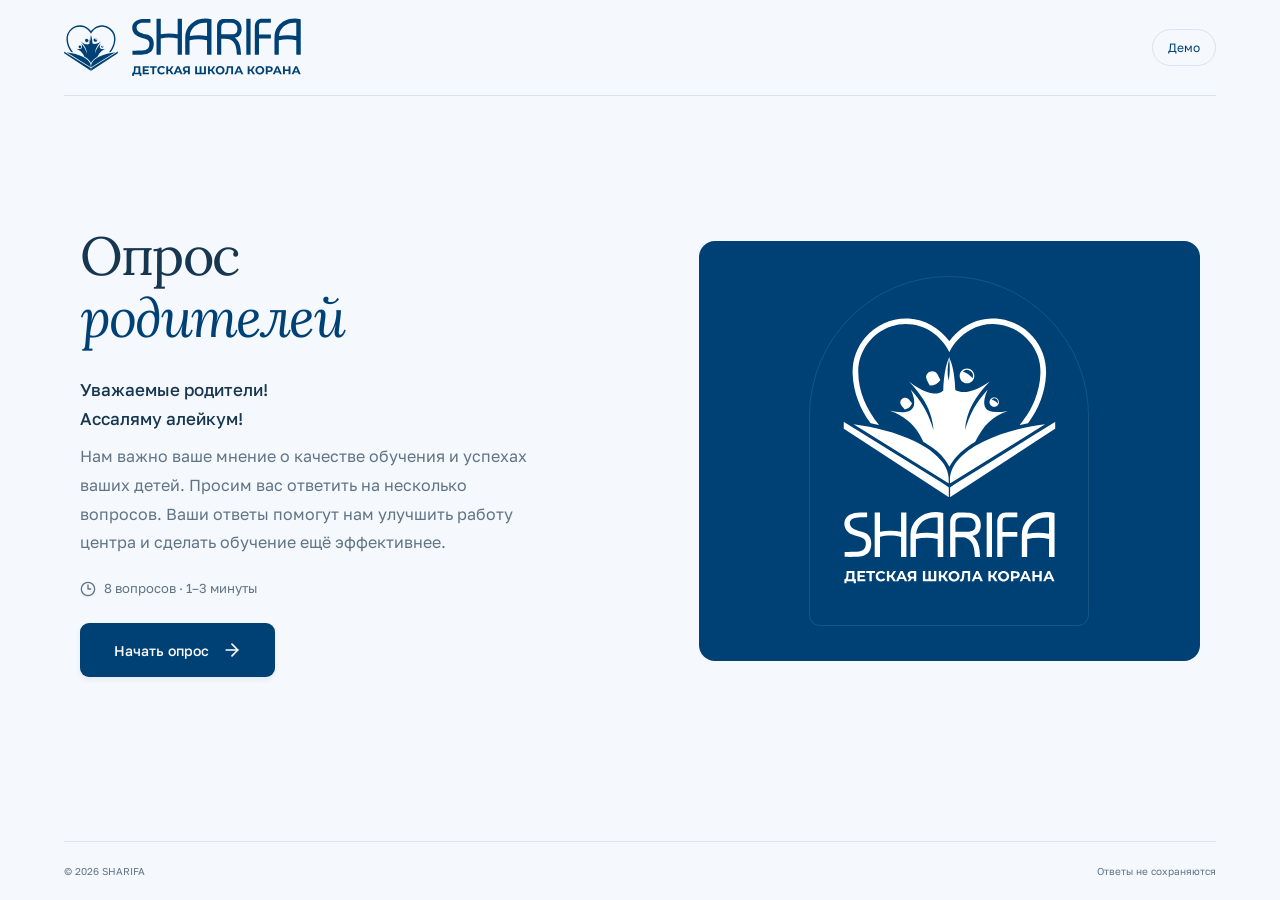
==== commit 1d881872: "Add parent greeting and advance immediately after single answers" ====
--- a/index.html
+++ b/index.html
@@ -8,7 +8,7 @@
     <meta name="description" content="Демонстрация опроса родителей SHARIFA." />
     <link rel="icon" type="image/svg+xml" href="./favicon.svg" />
     <title>SHARIFA — опрос родителей</title>
-    <script type="module" crossorigin src="./assets/index-CwlDCMS9.js"></script>
+    <script type="module" crossorigin src="./assets/index-d7l4E1mc.js"></script>
     <link rel="stylesheet" crossorigin href="./assets/index-Cjrt4-cp.css">
   </head>
   <body>
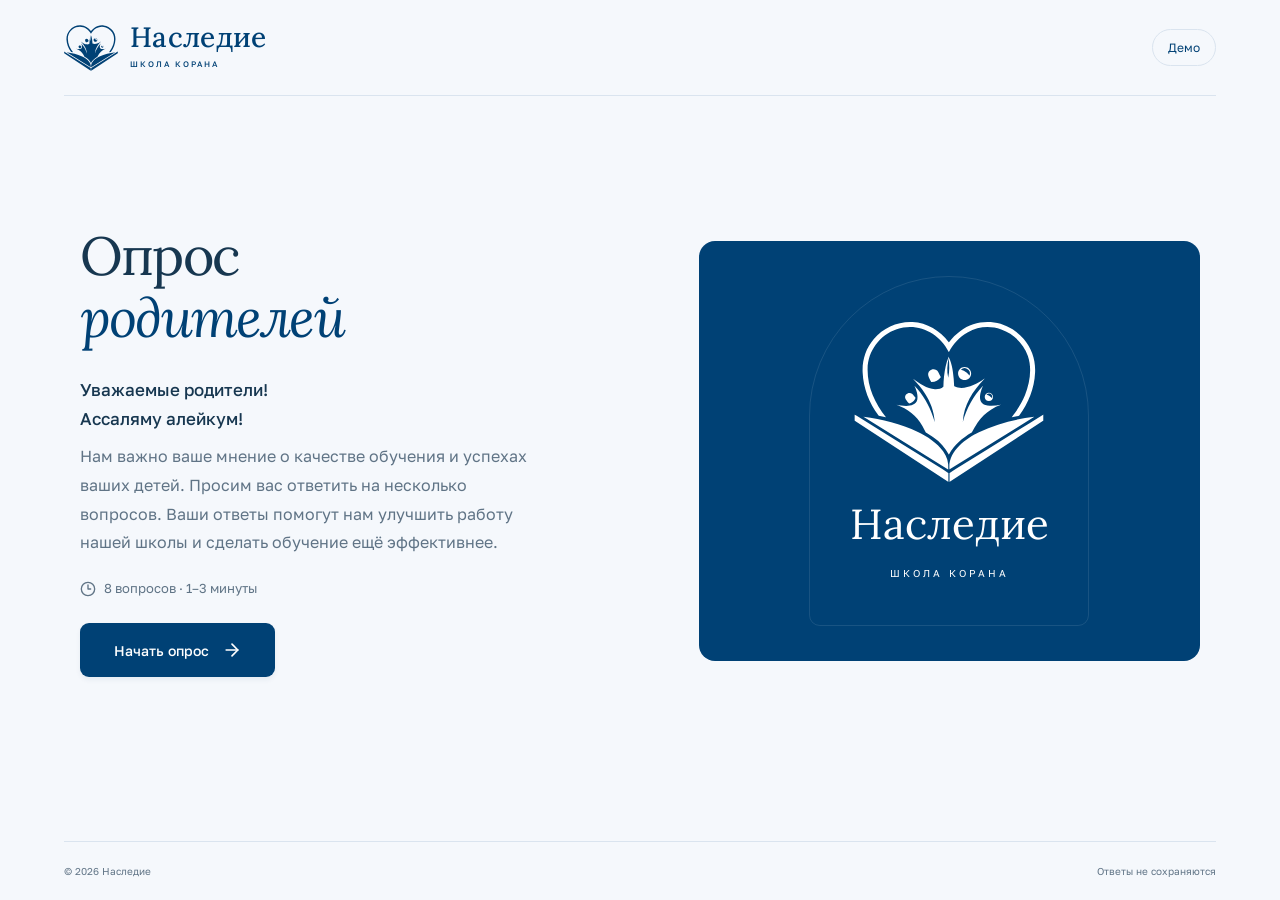
==== commit ad06e018: "Rename school to Nasledie and collect branch and teacher before survey" ====
--- a/index.html
+++ b/index.html
@@ -1,18 +1,19 @@
-<!doctype html>
-<html lang="ru">
-  <head>
-    <meta charset="UTF-8" />
-    <meta name="viewport" content="width=device-width, initial-scale=1" />
-    <meta name="theme-color" content="#004175" />
-    <meta name="robots" content="noindex, nofollow" />
-    <meta name="description" content="Демонстрация опроса родителей SHARIFA." />
-    <link rel="icon" type="image/svg+xml" href="./favicon.svg" />
-    <title>SHARIFA — опрос родителей</title>
-    <script type="module" crossorigin src="./assets/index-d7l4E1mc.js"></script>
-    <link rel="stylesheet" crossorigin href="./assets/index-Cjrt4-cp.css">
-  </head>
-  <body>
-    <div id="root"></div>
-    <noscript>Для просмотра опроса включите JavaScript в браузере.</noscript>
-  </body>
-</html>
+<!doctype html>
+<html lang="ru">
+  <head>
+    <meta charset="UTF-8" />
+    <meta name="viewport" content="width=device-width, initial-scale=1" />
+    <meta name="theme-color" content="#004175" />
+    <meta name="robots" content="noindex, nofollow" />
+    <meta name="description" content="Демонстрация опроса родителей школы «Наследие»." />
+    <link rel="icon" type="image/svg+xml" href="./favicon.svg" />
+    <title>Наследие — опрос родителей</title>
+    <script type="module" crossorigin src="./assets/index-B1b2ds7Y.js"></script>
+    <link rel="stylesheet" crossorigin href="./assets/index-DEN1Z639.css">
+  </head>
+  <body>
+    <div id="root"></div>
+    <noscript>Для просмотра опроса включите JavaScript в браузере.</noscript>+
+  </body>
+</html>
--- a/assets/index-DEN1Z639.css
+++ b/assets/index-DEN1Z639.css
@@ -0,0 +1 @@
+@import "https://fonts.googleapis.com/css2?family=Golos+Text:wght@400;450;500;550;600;650;700&family=Lora:ital,wght@0,400;0,500;0,600;1,400;1,500&display=swap";@layer properties{@supports (((-webkit-hyphens:none)) and (not (margin-trim:inline))) or ((-moz-orient:inline) and (not (color:rgb(from red r g b)))){*,:before,:after,::backdrop{--tw-translate-x:0;--tw-translate-y:0;--tw-translate-z:0;--tw-rotate-x:initial;--tw-rotate-y:initial;--tw-rotate-z:initial;--tw-skew-x:initial;--tw-skew-y:initial;--tw-scroll-snap-strictness:proximity;--tw-space-x-reverse:0;--tw-border-style:solid;--tw-leading:initial;--tw-font-weight:initial;--tw-tracking:initial;--tw-ordinal:initial;--tw-slashed-zero:initial;--tw-numeric-figure:initial;--tw-numeric-spacing:initial;--tw-numeric-fraction:initial;--tw-shadow:0 0 #0000;--tw-shadow-color:initial;--tw-shadow-alpha:100%;--tw-inset-shadow:0 0 #0000;--tw-inset-shadow-color:initial;--tw-inset-shadow-alpha:100%;--tw-ring-color:initial;--tw-ring-shadow:0 0 #0000;--tw-inset-ring-color:initial;--tw-inset-ring-shadow:0 0 #0000;--tw-ring-inset:initial;--tw-ring-offset-width:0px;--tw-ring-offset-color:#fff;--tw-ring-offset-shadow:0 0 #0000;--tw-outline-style:solid;--tw-duration:initial;--tw-ease:initial;--tw-content:"";--tw-scale-x:1;--tw-scale-y:1;--tw-scale-z:1}}}@layer theme{:root,:host{--font-sans:ui-sans-serif, system-ui, sans-serif, "Apple Color Emoji", "Segoe UI Emoji", "Segoe UI Symbol", "Noto Color Emoji";--font-mono:ui-monospace, SFMono-Regular, Menlo, Monaco, Consolas, "Liberation Mono", "Courier New", monospace;--color-black:#000;--color-white:#fff;--spacing:.25rem;--container-xs:20rem;--container-sm:24rem;--container-lg:32rem;--text-xs:.75rem;--text-xs--line-height:calc(1 / .75);--text-sm:.875rem;--text-sm--line-height:calc(1.25 / .875);--text-base:1rem;--text-base--line-height:calc(1.5 / 1);--text-lg:1.125rem;--text-lg--line-height:calc(1.75 / 1.125);--font-weight-normal:400;--font-weight-medium:500;--font-weight-semibold:600;--tracking-tight:-.025em;--tracking-widest:.1em;--leading-tight:1.25;--leading-snug:1.375;--leading-normal:1.5;--leading-relaxed:1.625;--radius-xs:.125rem;--radius-sm:.25rem;--radius-md:.375rem;--radius-lg:.5rem;--radius-xl:.75rem;--ease-in-out:cubic-bezier(.4, 0, .2, 1);--animate-spin:spin 1s linear infinite;--animate-pulse:pulse 2s cubic-bezier(.4, 0, .6, 1) infinite;--aspect-video:16 / 9;--default-transition-duration:.15s;--default-transition-timing-function:cubic-bezier(.4, 0, .2, 1);--default-font-family:var(--font-sans);--default-mono-font-family:var(--font-mono)}}@layer base{*,:after,:before,::backdrop{box-sizing:border-box;border:0 solid;margin:0;padding:0}::file-selector-button{box-sizing:border-box;border:0 solid;margin:0;padding:0}html,:host{-webkit-text-size-adjust:100%;tab-size:4;line-height:1.5;font-family:var(--default-font-family,ui-sans-serif, system-ui, sans-serif, "Apple Color Emoji", "Segoe UI Emoji", "Segoe UI Symbol", "Noto Color Emoji");font-feature-settings:var(--default-font-feature-settings,normal);font-variation-settings:var(--default-font-variation-settings,normal);-webkit-tap-highlight-color:transparent}hr{height:0;color:inherit;border-top-width:1px}abbr:where([title]){-webkit-text-decoration:underline dotted;text-decoration:underline dotted}h1,h2,h3,h4,h5,h6{font-size:inherit;font-weight:inherit}a{color:inherit;-webkit-text-decoration:inherit;-webkit-text-decoration:inherit;-webkit-text-decoration:inherit;-webkit-text-decoration:inherit;text-decoration:inherit}b,strong{font-weight:bolder}code,kbd,samp,pre{font-family:var(--default-mono-font-family,ui-monospace, SFMono-Regular, Menlo, Monaco, Consolas, "Liberation Mono", "Courier New", monospace);font-feature-settings:var(--default-mono-font-feature-settings,normal);font-variation-settings:var(--default-mono-font-variation-settings,normal);font-size:1em}small{font-size:80%}sub,sup{vertical-align:baseline;font-size:75%;line-height:0;position:relative}sub{bottom:-.25em}sup{top:-.5em}table{text-indent:0;border-color:inherit;border-collapse:collapse}:-moz-focusring{outline:auto}progress{vertical-align:baseline}summary{display:list-item}ol,ul,menu{list-style:none}img,svg,video,canvas,audio,iframe,embed,object{vertical-align:middle;display:block}img,video{max-width:100%;height:auto}button,input,select,optgroup,textarea{font:inherit;font-feature-settings:inherit;font-variation-settings:inherit;letter-spacing:inherit;color:inherit;opacity:1;background-color:#0000;border-radius:0}::file-selector-button{font:inherit;font-feature-settings:inherit;font-variation-settings:inherit;letter-spacing:inherit;color:inherit;opacity:1;background-color:#0000;border-radius:0}:where(select:is([multiple],[size])) optgroup{font-weight:bolder}:where(select:is([multiple],[size])) optgroup option{padding-inline-start:20px}::file-selector-button{margin-inline-end:4px}::placeholder{opacity:1}@supports (not ((-webkit-appearance:-apple-pay-button))) or (contain-intrinsic-size:1px){::placeholder{color:currentColor}@supports (color:color-mix(in lab, red, red)){::placeholder{color:color-mix(in oklab, currentcolor 50%, transparent)}}}textarea{resize:vertical}::-webkit-search-decoration{-webkit-appearance:none}::-webkit-date-and-time-value{min-height:1lh;text-align:inherit}::-webkit-datetime-edit{display:inline-flex}::-webkit-datetime-edit-fields-wrapper{padding:0}::-webkit-datetime-edit{padding-block:0}::-webkit-datetime-edit-year-field{padding-block:0}::-webkit-datetime-edit-month-field{padding-block:0}::-webkit-datetime-edit-day-field{padding-block:0}::-webkit-datetime-edit-hour-field{padding-block:0}::-webkit-datetime-edit-minute-field{padding-block:0}::-webkit-datetime-edit-second-field{padding-block:0}::-webkit-datetime-edit-millisecond-field{padding-block:0}::-webkit-datetime-edit-meridiem-field{padding-block:0}::-webkit-calendar-picker-indicator{line-height:1}:-moz-ui-invalid{box-shadow:none}button,input:where([type=button],[type=reset],[type=submit]){appearance:button}::file-selector-button{appearance:button}::-webkit-inner-spin-button{height:auto}::-webkit-outer-spin-button{height:auto}[hidden]:where(:not([hidden=until-found])){display:none!important}}@layer components;@layer utilities{.\@container\/card-header{container:card-header/inline-size}.\@container\/field-group{container:field-group/inline-size}.pointer-events-none{pointer-events:none}.invisible{visibility:hidden}.visible{visibility:visible}.sr-only{clip-path:inset(50%);white-space:nowrap;border-width:0;width:1px;height:1px;margin:-1px;padding:0;position:absolute;overflow:hidden}.absolute{position:absolute}.fixed{position:fixed}.relative{position:relative}.inset-0{inset:calc(var(--spacing) * 0)}.inset-x-0{inset-inline:calc(var(--spacing) * 0)}.inset-y-0{inset-block:calc(var(--spacing) * 0)}.inset-s-1\/2{inset-inline-start:50%}.start{inset-inline-start:var(--spacing)}.end{inset-inline-end:var(--spacing)}.-top-12{top:calc(var(--spacing) * -12)}.top-0{top:calc(var(--spacing) * 0)}.top-1\.5{top:calc(var(--spacing) * 1.5)}.top-1\/2{top:50%}.top-3\.5{top:calc(var(--spacing) * 3.5)}.top-4{top:calc(var(--spacing) * 4)}.top-\[1px\]{top:1px}.top-\[50\%\]{top:50%}.top-\[60\%\]{top:60%}.top-full{top:100%}.-right-12{right:calc(var(--spacing) * -12)}.right-0{right:calc(var(--spacing) * 0)}.right-1{right:calc(var(--spacing) * 1)}.right-2{right:calc(var(--spacing) * 2)}.right-3{right:calc(var(--spacing) * 3)}.right-3\.5{right:calc(var(--spacing) * 3.5)}.right-4{right:calc(var(--spacing) * 4)}.-bottom-12{bottom:calc(var(--spacing) * -12)}.bottom-0{bottom:calc(var(--spacing) * 0)}.-left-12{left:calc(var(--spacing) * -12)}.left-0{left:calc(var(--spacing) * 0)}.left-1\/2{left:50%}.left-2{left:calc(var(--spacing) * 2)}.left-3{left:calc(var(--spacing) * 3)}.left-\[50\%\]{left:50%}.isolate{isolation:isolate}.z-10{z-index:10}.z-20{z-index:20}.z-50{z-index:50}.z-\[1\]{z-index:1}.order-first{order:-9999}.order-last{order:9999}.col-start-2{grid-column-start:2}.row-span-2{grid-row:span 2/span 2}.row-start-1{grid-row-start:1}.m-0\!{margin:calc(var(--spacing) * 0)!important}.-mx-1{margin-inline:calc(var(--spacing) * -1)}.mx-2{margin-inline:calc(var(--spacing) * 2)}.mx-3\.5{margin-inline:calc(var(--spacing) * 3.5)}.mx-auto{margin-inline:auto}.-my-2{margin-block:calc(var(--spacing) * -2)}.my-0{margin-block:calc(var(--spacing) * 0)}.my-0\.5{margin-block:calc(var(--spacing) * .5)}.my-1{margin-block:calc(var(--spacing) * 1)}.-mt-4{margin-top:calc(var(--spacing) * -4)}.mt-0\.5{margin-top:calc(var(--spacing) * .5)}.mt-1\.5{margin-top:calc(var(--spacing) * 1.5)}.mt-2{margin-top:calc(var(--spacing) * 2)}.mt-4{margin-top:calc(var(--spacing) * 4)}.mt-auto{margin-top:auto}.mb-2{margin-bottom:calc(var(--spacing) * 2)}.mb-3{margin-bottom:calc(var(--spacing) * 3)}.-ml-1{margin-left:calc(var(--spacing) * -1)}.-ml-4{margin-left:calc(var(--spacing) * -4)}.ml-1{margin-left:calc(var(--spacing) * 1)}.ml-4{margin-left:calc(var(--spacing) * 4)}.ml-auto{margin-left:auto}.line-clamp-1{-webkit-line-clamp:1;-webkit-box-orient:vertical;display:-webkit-box;overflow:hidden}.line-clamp-2{-webkit-line-clamp:2;-webkit-box-orient:vertical;display:-webkit-box;overflow:hidden}.block{display:block}.contents{display:contents}.flex{display:flex}.grid{display:grid}.hidden{display:none}.inline-flex{display:inline-flex}.table{display:table}.table-caption{display:table-caption}.table-cell{display:table-cell}.table-row{display:table-row}.field-sizing-content{field-sizing:content}.aspect-square{aspect-ratio:1}.aspect-video{aspect-ratio:var(--aspect-video)}.size-\(--cell-size\){width:var(--cell-size);height:var(--cell-size)}.size-2{width:calc(var(--spacing) * 2);height:calc(var(--spacing) * 2)}.size-2\.5{width:calc(var(--spacing) * 2.5);height:calc(var(--spacing) * 2.5)}.size-3{width:calc(var(--spacing) * 3);height:calc(var(--spacing) * 3)}.size-3\.5{width:calc(var(--spacing) * 3.5);height:calc(var(--spacing) * 3.5)}.size-4{width:calc(var(--spacing) * 4);height:calc(var(--spacing) * 4)}.size-6{width:calc(var(--spacing) * 6);height:calc(var(--spacing) * 6)}.size-7{width:calc(var(--spacing) * 7);height:calc(var(--spacing) * 7)}.size-8{width:calc(var(--spacing) * 8);height:calc(var(--spacing) * 8)}.size-9{width:calc(var(--spacing) * 9);height:calc(var(--spacing) * 9)}.size-10{width:calc(var(--spacing) * 10);height:calc(var(--spacing) * 10)}.size-16{width:calc(var(--spacing) * 16);height:calc(var(--spacing) * 16)}.size-auto{width:auto;height:auto}.size-full{width:100%;height:100%}.h-\(--cell-size\){height:var(--cell-size)}.h-1\.5{height:calc(var(--spacing) * 1.5)}.h-2{height:calc(var(--spacing) * 2)}.h-2\.5{height:calc(var(--spacing) * 2.5)}.h-4{height:calc(var(--spacing) * 4)}.h-5{height:calc(var(--spacing) * 5)}.h-6{height:calc(var(--spacing) * 6)}.h-7{height:calc(var(--spacing) * 7)}.h-8{height:calc(var(--spacing) * 8)}.h-9{height:calc(var(--spacing) * 9)}.h-10{height:calc(var(--spacing) * 10)}.h-12{height:calc(var(--spacing) * 12)}.h-\[calc\(--spacing\(5\.5\)\)\]{height:calc(calc(var(--spacing) * 5.5))}.h-\[calc\(100\%-1px\)\]{height:calc(100% - 1px)}.h-\[var\(--radix-navigation-menu-viewport-height\)\]{height:var(--radix-navigation-menu-viewport-height)}.h-\[var\(--radix-select-trigger-height\)\]{height:var(--radix-select-trigger-height)}.h-auto{height:auto}.h-full{height:100%}.h-max{height:max-content}.h-px{height:1px}.h-svh{height:100svh}.max-h-\(--radix-context-menu-content-available-height\){max-height:var(--radix-context-menu-content-available-height)}.max-h-\(--radix-dropdown-menu-content-available-height\){max-height:var(--radix-dropdown-menu-content-available-height)}.max-h-\(--radix-select-content-available-height\){max-height:var(--radix-select-content-available-height)}.max-h-96{max-height:calc(var(--spacing) * 96)}.max-h-\[300px\]{max-height:300px}.max-h-\[min\(calc\(--spacing\(96\)---spacing\(9\)\)\,calc\(var\(--available-height\)---spacing\(9\)\)\)\]{max-height:min(calc(calc(var(--spacing) * 96) - calc(var(--spacing) * 9)), calc(var(--available-height) - calc(var(--spacing) * 9)))}.min-h-0{min-height:calc(var(--spacing) * 0)}.min-h-4{min-height:calc(var(--spacing) * 4)}.min-h-9{min-height:calc(var(--spacing) * 9)}.min-h-16{min-height:calc(var(--spacing) * 16)}.min-h-full{min-height:100%}.min-h-svh{min-height:100svh}.w-\(--anchor-width\){width:var(--anchor-width)}.w-\(--cell-size\){width:var(--cell-size)}.w-\(--sidebar-width\){width:var(--sidebar-width)}.w-0{width:calc(var(--spacing) * 0)}.w-1{width:calc(var(--spacing) * 1)}.w-2{width:calc(var(--spacing) * 2)}.w-2\.5{width:calc(var(--spacing) * 2.5)}.w-3{width:calc(var(--spacing) * 3)}.w-3\/4{width:75%}.w-4{width:calc(var(--spacing) * 4)}.w-5{width:calc(var(--spacing) * 5)}.w-9{width:calc(var(--spacing) * 9)}.w-10{width:calc(var(--spacing) * 10)}.w-24{width:calc(var(--spacing) * 24)}.w-64{width:calc(var(--spacing) * 64)}.w-72{width:calc(var(--spacing) * 72)}.w-\[100px\]{width:100px}.w-auto{width:auto}.w-fit{width:fit-content}.w-full{width:100%}.w-max{width:max-content}.w-px{width:1px}.max-w-\(--available-width\){max-width:var(--available-width)}.max-w-\(--skeleton-width\){max-width:var(--skeleton-width)}.max-w-\[80\%\]{max-width:80%}.max-w-\[calc\(100\%-2rem\)\]{max-width:calc(100% - 2rem)}.max-w-full{max-width:100%}.max-w-max{max-width:max-content}.max-w-sm{max-width:var(--container-sm)}.min-w-\(--cell-size\){min-width:var(--cell-size)}.min-w-0{min-width:calc(var(--spacing) * 0)}.min-w-5{min-width:calc(var(--spacing) * 5)}.min-w-8{min-width:calc(var(--spacing) * 8)}.min-w-9{min-width:calc(var(--spacing) * 9)}.min-w-10{min-width:calc(var(--spacing) * 10)}.min-w-16{min-width:calc(var(--spacing) * 16)}.min-w-40{min-width:calc(var(--spacing) * 40)}.min-w-\[8rem\]{min-width:8rem}.min-w-\[12rem\]{min-width:12rem}.min-w-\[calc\(var\(--anchor-width\)\+--spacing\(7\)\)\]{min-width:calc(var(--anchor-width) + calc(var(--spacing) * 7))}.min-w-\[var\(--radix-select-trigger-width\)\]{min-width:var(--radix-select-trigger-width)}.flex-1{flex:1}.shrink-0{flex-shrink:0}.grow{flex-grow:1}.grow-0{flex-grow:0}.basis-full{flex-basis:100%}.caption-bottom{caption-side:bottom}.border-collapse{border-collapse:collapse}.origin-\(--radix-context-menu-content-transform-origin\){transform-origin:var(--radix-context-menu-content-transform-origin)}.origin-\(--radix-dropdown-menu-content-transform-origin\){transform-origin:var(--radix-dropdown-menu-content-transform-origin)}.origin-\(--radix-hover-card-content-transform-origin\){transform-origin:var(--radix-hover-card-content-transform-origin)}.origin-\(--radix-menubar-content-transform-origin\){transform-origin:var(--radix-menubar-content-transform-origin)}.origin-\(--radix-popover-content-transform-origin\){transform-origin:var(--radix-popover-content-transform-origin)}.origin-\(--radix-select-content-transform-origin\){transform-origin:var(--radix-select-content-transform-origin)}.origin-\(--radix-tooltip-content-transform-origin\){transform-origin:var(--radix-tooltip-content-transform-origin)}.origin-\(--transform-origin\){transform-origin:var(--transform-origin)}.-translate-x-1\/2{--tw-translate-x:calc(calc(1 / 2 * 100%) * -1);translate:var(--tw-translate-x) var(--tw-translate-y)}.-translate-x-px{--tw-translate-x:-1px;translate:var(--tw-translate-x) var(--tw-translate-y)}.translate-x-\[-50\%\]{--tw-translate-x:-50%;translate:var(--tw-translate-x) var(--tw-translate-y)}.translate-x-px{--tw-translate-x:1px;translate:var(--tw-translate-x) var(--tw-translate-y)}.-translate-y-1\/2{--tw-translate-y:calc(calc(1 / 2 * 100%) * -1);translate:var(--tw-translate-x) var(--tw-translate-y)}.-translate-y-3\/4{--tw-translate-y:calc(calc(3 / 4 * 100%) * -1);translate:var(--tw-translate-x) var(--tw-translate-y)}.translate-y-0\.5{--tw-translate-y:calc(var(--spacing) * .5);translate:var(--tw-translate-x) var(--tw-translate-y)}.translate-y-3\/4{--tw-translate-y:calc(3 / 4 * 100%);translate:var(--tw-translate-x) var(--tw-translate-y)}.translate-y-\[-50\%\]{--tw-translate-y:-50%;translate:var(--tw-translate-x) var(--tw-translate-y)}.translate-y-\[calc\(-50\%_-_2px\)\]{--tw-translate-y:calc(-50% - 2px);translate:var(--tw-translate-x) var(--tw-translate-y)}.rotate-45{rotate:45deg}.rotate-90{rotate:90deg}.transform{transform:var(--tw-rotate-x,) var(--tw-rotate-y,) var(--tw-rotate-z,) var(--tw-skew-x,) var(--tw-skew-y,)}.animate-pulse{animation:var(--animate-pulse)}.animate-spin{animation:var(--animate-spin)}.cursor-default{cursor:default}.cursor-text{cursor:text}.touch-none{touch-action:none}.resize-none{resize:none}.snap-x{scroll-snap-type:x var(--tw-scroll-snap-strictness)}.snap-mandatory{--tw-scroll-snap-strictness:mandatory}.scroll-my-1{scroll-margin-block:calc(var(--spacing) * 1)}.scroll-px-1{scroll-padding-inline:calc(var(--spacing) * 1)}.scroll-py-1{scroll-padding-block:calc(var(--spacing) * 1)}.list-disc{list-style-type:disc}.list-none{list-style-type:none}.appearance-none{appearance:none}.auto-rows-min{grid-auto-rows:min-content}.grid-cols-\[0_1fr\]{grid-template-columns:0 1fr}.grid-rows-\[auto_1fr\]{grid-template-rows:auto 1fr}.grid-rows-\[auto_auto\]{grid-template-rows:auto auto}.flex-col{flex-direction:column}.flex-col-reverse{flex-direction:column-reverse}.flex-row{flex-direction:row}.flex-wrap{flex-wrap:wrap}.place-content-center{place-content:center}.place-items-center{place-items:center}.items-center{align-items:center}.items-end{align-items:flex-end}.items-start{align-items:flex-start}.items-stretch{align-items:stretch}.justify-between{justify-content:space-between}.justify-center{justify-content:center}.justify-start{justify-content:flex-start}.justify-items-start{justify-items:start}.gap-0\.5{gap:calc(var(--spacing) * .5)}.gap-1{gap:calc(var(--spacing) * 1)}.gap-1\.5{gap:calc(var(--spacing) * 1.5)}.gap-2{gap:calc(var(--spacing) * 2)}.gap-2\.5{gap:calc(var(--spacing) * 2.5)}.gap-3{gap:calc(var(--spacing) * 3)}.gap-4{gap:calc(var(--spacing) * 4)}.gap-6{gap:calc(var(--spacing) * 6)}.gap-7{gap:calc(var(--spacing) * 7)}.gap-8{gap:calc(var(--spacing) * 8)}.gap-\[--spacing\(var\(--gap\)\)\]{gap:calc(var(--spacing) * var(--gap))}:where(.-space-x-2>:not(:last-child)){--tw-space-x-reverse:0;margin-inline-start:calc(calc(var(--spacing) * -2) * var(--tw-space-x-reverse));margin-inline-end:calc(calc(var(--spacing) * -2) * calc(1 - var(--tw-space-x-reverse)))}.gap-y-0\.5{row-gap:calc(var(--spacing) * .5)}.self-end{align-self:flex-end}.self-start{align-self:flex-start}.self-stretch{align-self:stretch}.justify-self-end{justify-self:flex-end}.truncate{text-overflow:ellipsis;white-space:nowrap;overflow:hidden}.overflow-auto{overflow:auto}.overflow-hidden{overflow:hidden}.overflow-x-auto{overflow-x:auto}.overflow-x-hidden{overflow-x:hidden}.overflow-y-auto{overflow-y:auto}.overscroll-contain{overscroll-behavior:contain}.overscroll-x-contain{overscroll-behavior-x:contain}.rounded-\[2px\]{border-radius:2px}.rounded-\[4px\]{border-radius:4px}.rounded-\[calc\(var\(--radius\)-5px\)\]{border-radius:calc(var(--radius) - 5px)}.rounded-\[inherit\]{border-radius:inherit}.rounded-full{border-radius:3.40282e38px}.rounded-lg{border-radius:var(--radius-lg)}.rounded-md{border-radius:var(--radius-md)}.rounded-none{border-radius:0}.rounded-sm{border-radius:var(--radius-sm)}.rounded-xl{border-radius:var(--radius-xl)}.rounded-xs{border-radius:var(--radius-xs)}.rounded-l-md{border-top-left-radius:var(--radius-md);border-bottom-left-radius:var(--radius-md)}.rounded-tl-sm{border-top-left-radius:var(--radius-sm)}.rounded-r-md{border-top-right-radius:var(--radius-md);border-bottom-right-radius:var(--radius-md)}.border{border-style:var(--tw-border-style);border-width:1px}.border-0{border-style:var(--tw-border-style);border-width:0}.border-\[1\.5px\]{border-style:var(--tw-border-style);border-width:1.5px}.border-y{border-block-style:var(--tw-border-style);border-block-width:1px}.border-t{border-top-style:var(--tw-border-style);border-top-width:1px}.border-r{border-right-style:var(--tw-border-style);border-right-width:1px}.border-b{border-bottom-style:var(--tw-border-style);border-bottom-width:1px}.border-l{border-left-style:var(--tw-border-style);border-left-width:1px}.border-dashed{--tw-border-style:dashed;border-style:dashed}.border-none{--tw-border-style:none;border-style:none}.border-\(--color-border\){border-color:var(--color-border)}.border-transparent{border-color:#0000}.border-t-transparent{border-top-color:#0000}.border-l-transparent{border-left-color:#0000}.bg-\(--color-bg\){background-color:var(--color-bg)}.bg-\[Canvas\]{background-color:canvas}.bg-black\/50{background-color:#00000080}@supports (color:color-mix(in lab, red, red)){.bg-black\/50{background-color:color-mix(in oklab, var(--color-black) 50%, transparent)}}.bg-transparent{background-color:#0000}.bg-white{background-color:var(--color-white)}.bg-clip-padding{background-clip:padding-box}.fill-current{fill:currentColor}.p-0{padding:calc(var(--spacing) * 0)}.p-1{padding:calc(var(--spacing) * 1)}.p-2{padding:calc(var(--spacing) * 2)}.p-3{padding:calc(var(--spacing) * 3)}.p-4{padding:calc(var(--spacing) * 4)}.p-6{padding:calc(var(--spacing) * 6)}.p-\[3px\]{padding:3px}.p-px{padding:1px}.px-\(--cell-size\){padding-inline:var(--cell-size)}.px-1{padding-inline:calc(var(--spacing) * 1)}.px-1\.5{padding-inline:calc(var(--spacing) * 1.5)}.px-2{padding-inline:calc(var(--spacing) * 2)}.px-2\.5{padding-inline:calc(var(--spacing) * 2.5)}.px-3{padding-inline:calc(var(--spacing) * 3)}.px-4{padding-inline:calc(var(--spacing) * 4)}.px-6{padding-inline:calc(var(--spacing) * 6)}.py-0\.5{padding-block:calc(var(--spacing) * .5)}.py-1{padding-block:calc(var(--spacing) * 1)}.py-1\.5{padding-block:calc(var(--spacing) * 1.5)}.py-2{padding-block:calc(var(--spacing) * 2)}.py-3{padding-block:calc(var(--spacing) * 3)}.py-4{padding-block:calc(var(--spacing) * 4)}.py-6{padding-block:calc(var(--spacing) * 6)}.pt-0{padding-top:calc(var(--spacing) * 0)}.pt-3{padding-top:calc(var(--spacing) * 3)}.pt-4{padding-top:calc(var(--spacing) * 4)}.pr-1{padding-right:calc(var(--spacing) * 1)}.pr-2{padding-right:calc(var(--spacing) * 2)}.pr-2\.5{padding-right:calc(var(--spacing) * 2.5)}.pr-3{padding-right:calc(var(--spacing) * 3)}.pr-8{padding-right:calc(var(--spacing) * 8)}.pr-9{padding-right:calc(var(--spacing) * 9)}.pb-2{padding-bottom:calc(var(--spacing) * 2)}.pb-3{padding-bottom:calc(var(--spacing) * 3)}.pb-4{padding-bottom:calc(var(--spacing) * 4)}.pl-2{padding-left:calc(var(--spacing) * 2)}.pl-3{padding-left:calc(var(--spacing) * 3)}.pl-4{padding-left:calc(var(--spacing) * 4)}.pl-8{padding-left:calc(var(--spacing) * 8)}.text-center{text-align:center}.text-left{text-align:left}.align-middle{vertical-align:middle}.font-mono{font-family:var(--font-mono)}.font-sans{font-family:var(--font-sans)}.text-base{font-size:var(--text-base);line-height:var(--tw-leading,var(--text-base--line-height))}.text-lg{font-size:var(--text-lg);line-height:var(--tw-leading,var(--text-lg--line-height))}.text-sm{font-size:var(--text-sm);line-height:var(--tw-leading,var(--text-sm--line-height))}.text-sm\/relaxed{font-size:var(--text-sm);line-height:var(--leading-relaxed)}.text-xs{font-size:var(--text-xs);line-height:var(--tw-leading,var(--text-xs--line-height))}.text-\[0\.8rem\]{font-size:.8rem}.leading-none{--tw-leading:1;line-height:1}.leading-normal{--tw-leading:var(--leading-normal);line-height:var(--leading-normal)}.leading-relaxed{--tw-leading:var(--leading-relaxed);line-height:var(--leading-relaxed)}.leading-snug{--tw-leading:var(--leading-snug);line-height:var(--leading-snug)}.leading-tight{--tw-leading:var(--leading-tight);line-height:var(--leading-tight)}.font-medium{--tw-font-weight:var(--font-weight-medium);font-weight:var(--font-weight-medium)}.font-normal{--tw-font-weight:var(--font-weight-normal);font-weight:var(--font-weight-normal)}.font-semibold{--tw-font-weight:var(--font-weight-semibold);font-weight:var(--font-weight-semibold)}.tracking-tight{--tw-tracking:var(--tracking-tight);letter-spacing:var(--tracking-tight)}.tracking-widest{--tw-tracking:var(--tracking-widest);letter-spacing:var(--tracking-widest)}.text-balance{text-wrap:balance}.break-words,.wrap-break-word{overflow-wrap:break-word}.whitespace-normal{white-space:normal}.whitespace-nowrap{white-space:nowrap}.text-\[CanvasText\]{color:canvastext}.text-current{color:currentColor}.text-white{color:var(--color-white)}.tabular-nums{--tw-numeric-spacing:tabular-nums;font-variant-numeric:var(--tw-ordinal,) var(--tw-slashed-zero,) var(--tw-numeric-figure,) var(--tw-numeric-spacing,) var(--tw-numeric-fraction,)}.underline-offset-4{text-underline-offset:4px}.antialiased{-webkit-font-smoothing:antialiased;-moz-osx-font-smoothing:grayscale}.opacity-0{opacity:0}.opacity-50{opacity:.5}.opacity-60{opacity:.6}.opacity-70{opacity:.7}.shadow{--tw-shadow:0 1px 3px 0 var(--tw-shadow-color,#0000001a), 0 1px 2px -1px var(--tw-shadow-color,#0000001a);box-shadow:var(--tw-inset-shadow), var(--tw-inset-ring-shadow), var(--tw-ring-offset-shadow), var(--tw-ring-shadow), var(--tw-shadow)}.shadow-\[0_0_0_1px_var\(--sidebar-border\)\]{--tw-shadow:0 0 0 1px var(--tw-shadow-color,var(--sidebar-border));box-shadow:var(--tw-inset-shadow), var(--tw-inset-ring-shadow), var(--tw-ring-offset-shadow), var(--tw-ring-shadow), var(--tw-shadow)}.shadow-lg{--tw-shadow:0 10px 15px -3px var(--tw-shadow-color,#0000001a), 0 4px 6px -4px var(--tw-shadow-color,#0000001a);box-shadow:var(--tw-inset-shadow), var(--tw-inset-ring-shadow), var(--tw-ring-offset-shadow), var(--tw-ring-shadow), var(--tw-shadow)}.shadow-md{--tw-shadow:0 4px 6px -1px var(--tw-shadow-color,#0000001a), 0 2px 4px -2px var(--tw-shadow-color,#0000001a);box-shadow:var(--tw-inset-shadow), var(--tw-inset-ring-shadow), var(--tw-ring-offset-shadow), var(--tw-ring-shadow), var(--tw-shadow)}.shadow-none{--tw-shadow:0 0 #0000;box-shadow:var(--tw-inset-shadow), var(--tw-inset-ring-shadow), var(--tw-ring-offset-shadow), var(--tw-ring-shadow), var(--tw-shadow)}.shadow-sm{--tw-shadow:0 1px 3px 0 var(--tw-shadow-color,#0000001a), 0 1px 2px -1px var(--tw-shadow-color,#0000001a);box-shadow:var(--tw-inset-shadow), var(--tw-inset-ring-shadow), var(--tw-ring-offset-shadow), var(--tw-ring-shadow), var(--tw-shadow)}.shadow-xl{--tw-shadow:0 20px 25px -5px var(--tw-shadow-color,#0000001a), 0 8px 10px -6px var(--tw-shadow-color,#0000001a);box-shadow:var(--tw-inset-shadow), var(--tw-inset-ring-shadow), var(--tw-ring-offset-shadow), var(--tw-ring-shadow), var(--tw-shadow)}.shadow-xs{--tw-shadow:0 1px 2px 0 var(--tw-shadow-color,#0000000d);box-shadow:var(--tw-inset-shadow), var(--tw-inset-ring-shadow), var(--tw-ring-offset-shadow), var(--tw-ring-shadow), var(--tw-shadow)}.ring-0{--tw-ring-shadow:var(--tw-ring-inset,) 0 0 0 calc(0px + var(--tw-ring-offset-width)) var(--tw-ring-color,currentcolor);box-shadow:var(--tw-inset-shadow), var(--tw-inset-ring-shadow), var(--tw-ring-offset-shadow), var(--tw-ring-shadow), var(--tw-shadow)}.ring-1{--tw-ring-shadow:var(--tw-ring-inset,) 0 0 0 calc(1px + var(--tw-ring-offset-width)) var(--tw-ring-color,currentcolor);box-shadow:var(--tw-inset-shadow), var(--tw-inset-ring-shadow), var(--tw-ring-offset-shadow), var(--tw-ring-shadow), var(--tw-shadow)}.ring-2{--tw-ring-shadow:var(--tw-ring-inset,) 0 0 0 calc(2px + var(--tw-ring-offset-width)) var(--tw-ring-color,currentcolor);box-shadow:var(--tw-inset-shadow), var(--tw-inset-ring-shadow), var(--tw-ring-offset-shadow), var(--tw-ring-shadow), var(--tw-shadow)}.ring-3{--tw-ring-shadow:var(--tw-ring-inset,) 0 0 0 calc(3px + var(--tw-ring-offset-width)) var(--tw-ring-color,currentcolor);box-shadow:var(--tw-inset-shadow), var(--tw-inset-ring-shadow), var(--tw-ring-offset-shadow), var(--tw-ring-shadow), var(--tw-shadow)}.outline-hidden{--tw-outline-style:none;outline-style:none}@media (forced-colors:active){.outline-hidden{outline-offset:2px;outline:2px solid #0000}}.outline{outline-style:var(--tw-outline-style);outline-width:1px}.transition{transition-property:color,background-color,border-color,outline-color,text-decoration-color,fill,stroke,--tw-gradient-from,--tw-gradient-via,--tw-gradient-to,opacity,box-shadow,transform,translate,scale,rotate,filter,-webkit-backdrop-filter,backdrop-filter,display,content-visibility,overlay,pointer-events;transition-timing-function:var(--tw-ease,var(--default-transition-timing-function));transition-duration:var(--tw-duration,var(--default-transition-duration))}.transition-\[color\,box-shadow\]{transition-property:color,box-shadow;transition-timing-function:var(--tw-ease,var(--default-transition-timing-function));transition-duration:var(--tw-duration,var(--default-transition-duration))}.transition-\[left\,right\,width\]{transition-property:left,right,width;transition-timing-function:var(--tw-ease,var(--default-transition-timing-function));transition-duration:var(--tw-duration,var(--default-transition-duration))}.transition-\[margin\,opacity\]{transition-property:margin,opacity;transition-timing-function:var(--tw-ease,var(--default-transition-timing-function));transition-duration:var(--tw-duration,var(--default-transition-duration))}.transition-\[translate\,scale\,opacity\]{transition-property:translate,scale,opacity;transition-timing-function:var(--tw-ease,var(--default-transition-timing-function));transition-duration:var(--tw-duration,var(--default-transition-duration))}.transition-\[width\,height\,padding\]{transition-property:width,height,padding;transition-timing-function:var(--tw-ease,var(--default-transition-timing-function));transition-duration:var(--tw-duration,var(--default-transition-duration))}.transition-\[width\]{transition-property:width;transition-timing-function:var(--tw-ease,var(--default-transition-timing-function));transition-duration:var(--tw-duration,var(--default-transition-duration))}.transition-all{transition-property:all;transition-timing-function:var(--tw-ease,var(--default-transition-timing-function));transition-duration:var(--tw-duration,var(--default-transition-duration))}.transition-colors{transition-property:color,background-color,border-color,outline-color,text-decoration-color,fill,stroke,--tw-gradient-from,--tw-gradient-via,--tw-gradient-to;transition-timing-function:var(--tw-ease,var(--default-transition-timing-function));transition-duration:var(--tw-duration,var(--default-transition-duration))}.transition-opacity{transition-property:opacity;transition-timing-function:var(--tw-ease,var(--default-transition-timing-function));transition-duration:var(--tw-duration,var(--default-transition-duration))}.transition-shadow{transition-property:box-shadow;transition-timing-function:var(--tw-ease,var(--default-transition-timing-function));transition-duration:var(--tw-duration,var(--default-transition-duration))}.transition-transform{transition-property:transform,translate,scale,rotate;transition-timing-function:var(--tw-ease,var(--default-transition-timing-function));transition-duration:var(--tw-duration,var(--default-transition-duration))}.transition-none{transition-property:none}.duration-100{--tw-duration:.1s;transition-duration:.1s}.duration-200{--tw-duration:.2s;transition-duration:.2s}.duration-300{--tw-duration:.3s;transition-duration:.3s}.duration-1000{--tw-duration:1s;transition-duration:1s}.ease-in-out{--tw-ease:var(--ease-in-out);transition-timing-function:var(--ease-in-out)}.ease-linear{--tw-ease:linear;transition-timing-function:linear}.contain-content{contain:content}.outline-none{--tw-outline-style:none;outline-style:none}.select-none{-webkit-user-select:none;user-select:none}.\[--cell-size\:--spacing\(8\)\]{--cell-size:calc(var(--spacing) * 8)}.\[contain-intrinsic-size\:auto_10rem\]{contain-intrinsic-size:auto 10rem}.\[content-visibility\:auto\]{content-visibility:auto}.group-focus-within\/menu-item\:opacity-100:is(:where(.group\/menu-item):focus-within *){opacity:1}@media (hover:hover){.group-hover\/menu-item\:opacity-100:is(:where(.group\/menu-item):hover *){opacity:1}}.group-has-data-\[sidebar\=menu-action\]\/menu-item\:pr-8:is(:where(.group\/menu-item):has([data-sidebar=menu-action]) *){padding-right:calc(var(--spacing) * 8)}.group-has-data-\[size\=lg\]\/avatar-group\:size-10:is(:where(.group\/avatar-group):has([data-size=lg]) *){width:calc(var(--spacing) * 10);height:calc(var(--spacing) * 10)}.group-has-data-\[size\=sm\]\/avatar-group\:size-6:is(:where(.group\/avatar-group):has([data-size=sm]) *){width:calc(var(--spacing) * 6);height:calc(var(--spacing) * 6)}.group-has-data-\[slot\=combobox-clear\]\/input-group\:hidden:is(:where(.group\/input-group):has([data-slot=combobox-clear]) *){display:none}.group-has-data-\[slot\=message-footer\]\/message\:-translate-y-8:is(:where(.group\/message):has([data-slot=message-footer]) *){--tw-translate-y:calc(var(--spacing) * -8);translate:var(--tw-translate-x) var(--tw-translate-y)}.group-has-data-\[variant\=ghost\]\/message\:px-0:is(:where(.group\/message):has([data-variant=ghost]) *){padding-inline:calc(var(--spacing) * 0)}.group-has-\[\[data-orientation\=horizontal\]\]\/field\:text-balance:is(:where(.group\/field):has([data-orientation=horizontal]) *){text-wrap:balance}.group-has-\[\[data-slot\=item-description\]\]\/item\:translate-y-0\.5:is(:where(.group\/item):has([data-slot=item-description]) *){--tw-translate-y:calc(var(--spacing) * .5);translate:var(--tw-translate-x) var(--tw-translate-y)}.group-has-\[\[data-slot\=item-description\]\]\/item\:self-start:is(:where(.group\/item):has([data-slot=item-description]) *){align-self:flex-start}.group-has-\[\>input\]\/input-group\:pt-2\.5:is(:where(.group\/input-group):has(>input) *){padding-top:calc(var(--spacing) * 2.5)}.group-has-\[\>input\]\/input-group\:pb-2\.5:is(:where(.group\/input-group):has(>input) *){padding-bottom:calc(var(--spacing) * 2.5)}.group-data-empty\/combobox-content\:flex:is(:where(.group\/combobox-content)[data-empty] *){display:flex}.group-data-\[align\=end\]\/bubble\:self-end:is(:where(.group\/bubble)[data-align=end] *){align-self:flex-end}.group-data-\[align\=end\]\/message\:justify-end:is(:where(.group\/message)[data-align=end] *){justify-content:flex-end}.group-data-\[align\=end\]\/message\:self-end:is(:where(.group\/message)[data-align=end] *){align-self:flex-end}.group-data-\[collapsible\=icon\]\:-mt-8:is(:where(.group)[data-collapsible=icon] *){margin-top:calc(var(--spacing) * -8)}.group-data-\[collapsible\=icon\]\:hidden:is(:where(.group)[data-collapsible=icon] *){display:none}.group-data-\[collapsible\=icon\]\:size-8\!:is(:where(.group)[data-collapsible=icon] *){width:calc(var(--spacing) * 8)!important;height:calc(var(--spacing) * 8)!important}.group-data-\[collapsible\=icon\]\:w-\(--sidebar-width-icon\):is(:where(.group)[data-collapsible=icon] *){width:var(--sidebar-width-icon)}.group-data-\[collapsible\=icon\]\:w-\[calc\(var\(--sidebar-width-icon\)\+\(--spacing\(4\)\)\)\]:is(:where(.group)[data-collapsible=icon] *){width:calc(var(--sidebar-width-icon) + (calc(var(--spacing) * 4)))}.group-data-\[collapsible\=icon\]\:w-\[calc\(var\(--sidebar-width-icon\)\+\(--spacing\(4\)\)\+2px\)\]:is(:where(.group)[data-collapsible=icon] *){width:calc(var(--sidebar-width-icon) + (calc(var(--spacing) * 4)) + 2px)}.group-data-\[collapsible\=icon\]\:overflow-hidden:is(:where(.group)[data-collapsible=icon] *){overflow:hidden}.group-data-\[collapsible\=icon\]\:p-0\!:is(:where(.group)[data-collapsible=icon] *){padding:calc(var(--spacing) * 0)!important}.group-data-\[collapsible\=icon\]\:p-2\!:is(:where(.group)[data-collapsible=icon] *){padding:calc(var(--spacing) * 2)!important}.group-data-\[collapsible\=icon\]\:opacity-0:is(:where(.group)[data-collapsible=icon] *){opacity:0}.group-data-\[collapsible\=offcanvas\]\:right-\[calc\(var\(--sidebar-width\)\*-1\)\]:is(:where(.group)[data-collapsible=offcanvas] *){right:calc(var(--sidebar-width) * -1)}.group-data-\[collapsible\=offcanvas\]\:left-\[calc\(var\(--sidebar-width\)\*-1\)\]:is(:where(.group)[data-collapsible=offcanvas] *){left:calc(var(--sidebar-width) * -1)}.group-data-\[collapsible\=offcanvas\]\:w-0:is(:where(.group)[data-collapsible=offcanvas] *){width:calc(var(--spacing) * 0)}.group-data-\[collapsible\=offcanvas\]\:translate-x-0:is(:where(.group)[data-collapsible=offcanvas] *){--tw-translate-x:calc(var(--spacing) * 0);translate:var(--tw-translate-x) var(--tw-translate-y)}.group-data-\[disabled\=true\]\:pointer-events-none:is(:where(.group)[data-disabled=true] *){pointer-events:none}.group-data-\[disabled\=true\]\:opacity-50:is(:where(.group)[data-disabled=true] *),.group-data-\[disabled\=true\]\/field\:opacity-50:is(:where(.group\/field)[data-disabled=true] *),.group-data-\[disabled\=true\]\/input-group\:opacity-50:is(:where(.group\/input-group)[data-disabled=true] *){opacity:.5}.group-data-\[focused\=true\]\/day\:relative:is(:where(.group\/day)[data-focused=true] *){position:relative}.group-data-\[focused\=true\]\/day\:z-10:is(:where(.group\/day)[data-focused=true] *){z-index:10}.group-data-\[focused\=true\]\/day\:ring-\[3px\]:is(:where(.group\/day)[data-focused=true] *){--tw-ring-shadow:var(--tw-ring-inset,) 0 0 0 calc(3px + var(--tw-ring-offset-width)) var(--tw-ring-color,currentcolor);box-shadow:var(--tw-inset-shadow), var(--tw-inset-ring-shadow), var(--tw-ring-offset-shadow), var(--tw-ring-shadow), var(--tw-shadow)}.group-data-\[orientation\=horizontal\]\/tabs\:h-9:is(:where(.group\/tabs)[data-orientation=horizontal] *){height:calc(var(--spacing) * 9)}.group-data-\[orientation\=vertical\]\/attachment\:absolute:is(:where(.group\/attachment)[data-orientation=vertical] *){position:absolute}.group-data-\[orientation\=vertical\]\/attachment\:top-3:is(:where(.group\/attachment)[data-orientation=vertical] *){top:calc(var(--spacing) * 3)}.group-data-\[orientation\=vertical\]\/attachment\:right-3:is(:where(.group\/attachment)[data-orientation=vertical] *){right:calc(var(--spacing) * 3)}.group-data-\[orientation\=vertical\]\/attachment\:w-full:is(:where(.group\/attachment)[data-orientation=vertical] *){width:100%}.group-data-\[orientation\=vertical\]\/attachment\:gap-1:is(:where(.group\/attachment)[data-orientation=vertical] *){gap:calc(var(--spacing) * 1)}.group-data-\[orientation\=vertical\]\/attachment\:px-1:is(:where(.group\/attachment)[data-orientation=vertical] *){padding-inline:calc(var(--spacing) * 1)}.group-data-\[orientation\=vertical\]\/tabs\:h-fit:is(:where(.group\/tabs)[data-orientation=vertical] *){height:fit-content}.group-data-\[orientation\=vertical\]\/tabs\:w-full:is(:where(.group\/tabs)[data-orientation=vertical] *){width:100%}.group-data-\[orientation\=vertical\]\/tabs\:flex-col:is(:where(.group\/tabs)[data-orientation=vertical] *){flex-direction:column}.group-data-\[orientation\=vertical\]\/tabs\:justify-start:is(:where(.group\/tabs)[data-orientation=vertical] *){justify-content:flex-start}.group-data-\[side\=left\]\:-right-4:is(:where(.group)[data-side=left] *){right:calc(var(--spacing) * -4)}.group-data-\[side\=left\]\:border-r:is(:where(.group)[data-side=left] *){border-right-style:var(--tw-border-style);border-right-width:1px}.group-data-\[side\=right\]\:left-0:is(:where(.group)[data-side=right] *){left:calc(var(--spacing) * 0)}.group-data-\[side\=right\]\:rotate-180:is(:where(.group)[data-side=right] *){rotate:180deg}.group-data-\[side\=right\]\:border-l:is(:where(.group)[data-side=right] *){border-left-style:var(--tw-border-style);border-left-width:1px}.group-data-\[size\=default\]\/avatar\:size-2\.5:is(:where(.group\/avatar)[data-size=default] *){width:calc(var(--spacing) * 2.5);height:calc(var(--spacing) * 2.5)}.group-data-\[size\=default\]\/switch\:size-4:is(:where(.group\/switch)[data-size=default] *){width:calc(var(--spacing) * 4);height:calc(var(--spacing) * 4)}.group-data-\[size\=lg\]\/avatar\:size-3:is(:where(.group\/avatar)[data-size=lg] *){width:calc(var(--spacing) * 3);height:calc(var(--spacing) * 3)}.group-data-\[size\=sm\]\/alert-dialog-content\:grid:is(:where(.group\/alert-dialog-content)[data-size=sm] *){display:grid}.group-data-\[size\=sm\]\/alert-dialog-content\:grid-cols-2:is(:where(.group\/alert-dialog-content)[data-size=sm] *){grid-template-columns:repeat(2,minmax(0,1fr))}.group-data-\[size\=sm\]\/attachment\:w-8:is(:where(.group\/attachment)[data-size=sm] *){width:calc(var(--spacing) * 8)}.group-data-\[size\=sm\]\/avatar\:size-2:is(:where(.group\/avatar)[data-size=sm] *){width:calc(var(--spacing) * 2);height:calc(var(--spacing) * 2)}.group-data-\[size\=sm\]\/avatar\:text-xs:is(:where(.group\/avatar)[data-size=sm] *){font-size:var(--text-xs);line-height:var(--tw-leading,var(--text-xs--line-height))}.group-data-\[size\=sm\]\/switch\:size-3:is(:where(.group\/switch)[data-size=sm] *){width:calc(var(--spacing) * 3);height:calc(var(--spacing) * 3)}.group-data-\[size\=xs\]\/attachment\:w-7:is(:where(.group\/attachment)[data-size=xs] *){width:calc(var(--spacing) * 7)}.group-data-\[size\=xs\]\/attachment\:rounded-md:is(:where(.group\/attachment)[data-size=xs] *){border-radius:var(--radius-md)}.group-data-\[state\=done\]\/attachment\:opacity-100:is(:where(.group\/attachment)[data-state=done] *),.group-data-\[state\=idle\]\/attachment\:opacity-100:is(:where(.group\/attachment)[data-state=idle] *){opacity:1}.group-data-\[state\=open\]\:rotate-180:is(:where(.group)[data-state=open] *){rotate:180deg}.group-data-\[variant\=floating\]\:rounded-lg:is(:where(.group)[data-variant=floating] *){border-radius:var(--radius-lg)}.group-data-\[variant\=floating\]\:border:is(:where(.group)[data-variant=floating] *){border-style:var(--tw-border-style);border-width:1px}.group-data-\[variant\=floating\]\:shadow-sm:is(:where(.group)[data-variant=floating] *){--tw-shadow:0 1px 3px 0 var(--tw-shadow-color,#0000001a), 0 1px 2px -1px var(--tw-shadow-color,#0000001a);box-shadow:var(--tw-inset-shadow), var(--tw-inset-ring-shadow), var(--tw-ring-offset-shadow), var(--tw-ring-shadow), var(--tw-shadow)}.group-data-\[variant\=line\]\/tabs-list\:bg-transparent:is(:where(.group\/tabs-list)[data-variant=line] *){background-color:#0000}.group-data-\[variant\=outline\]\/field-group\:-mb-2:is(:where(.group\/field-group)[data-variant=outline] *){margin-bottom:calc(var(--spacing) * -2)}.group-data-\[variant\=separator\]\/marker\:flex-none:is(:where(.group\/marker)[data-variant=separator] *){flex:none}.group-data-\[variant\=separator\]\/marker\:text-center:is(:where(.group\/marker)[data-variant=separator] *){text-align:center}.group-data-\[vaul-drawer-direction\=bottom\]\/drawer-content\:block:is(:where(.group\/drawer-content)[data-vaul-drawer-direction=bottom] *){display:block}.group-data-\[vaul-drawer-direction\=bottom\]\/drawer-content\:text-center:is(:where(.group\/drawer-content)[data-vaul-drawer-direction=bottom] *),.group-data-\[vaul-drawer-direction\=top\]\/drawer-content\:text-center:is(:where(.group\/drawer-content)[data-vaul-drawer-direction=top] *){text-align:center}.group-data-\[viewport\=false\]\/navigation-menu\:top-full:is(:where(.group\/navigation-menu)[data-viewport=false] *){top:100%}.group-data-\[viewport\=false\]\/navigation-menu\:mt-1\.5:is(:where(.group\/navigation-menu)[data-viewport=false] *){margin-top:calc(var(--spacing) * 1.5)}.group-data-\[viewport\=false\]\/navigation-menu\:overflow-hidden:is(:where(.group\/navigation-menu)[data-viewport=false] *){overflow:hidden}.group-data-\[viewport\=false\]\/navigation-menu\:rounded-md:is(:where(.group\/navigation-menu)[data-viewport=false] *){border-radius:var(--radius-md)}.group-data-\[viewport\=false\]\/navigation-menu\:border:is(:where(.group\/navigation-menu)[data-viewport=false] *){border-style:var(--tw-border-style);border-width:1px}.group-data-\[viewport\=false\]\/navigation-menu\:shadow:is(:where(.group\/navigation-menu)[data-viewport=false] *){--tw-shadow:0 1px 3px 0 var(--tw-shadow-color,#0000001a), 0 1px 2px -1px var(--tw-shadow-color,#0000001a);box-shadow:var(--tw-inset-shadow), var(--tw-inset-ring-shadow), var(--tw-ring-offset-shadow), var(--tw-ring-shadow), var(--tw-shadow)}.group-data-\[viewport\=false\]\/navigation-menu\:duration-200:is(:where(.group\/navigation-menu)[data-viewport=false] *){--tw-duration:.2s;transition-duration:.2s}.peer-disabled\:cursor-not-allowed:is(:where(.peer):disabled~*){cursor:not-allowed}.peer-disabled\:opacity-50:is(:where(.peer):disabled~*){opacity:.5}.peer-data-\[size\=default\]\/menu-button\:top-1\.5:is(:where(.peer\/menu-button)[data-size=default]~*){top:calc(var(--spacing) * 1.5)}.peer-data-\[size\=lg\]\/menu-button\:top-2\.5:is(:where(.peer\/menu-button)[data-size=lg]~*){top:calc(var(--spacing) * 2.5)}.peer-data-\[size\=sm\]\/menu-button\:top-1:is(:where(.peer\/menu-button)[data-size=sm]~*){top:calc(var(--spacing) * 1)}.file\:inline-flex::file-selector-button{display:inline-flex}.file\:h-7::file-selector-button{height:calc(var(--spacing) * 7)}.file\:border-0::file-selector-button{border-style:var(--tw-border-style);border-width:0}.file\:bg-transparent::file-selector-button{background-color:#0000}.file\:text-sm::file-selector-button{font-size:var(--text-sm);line-height:var(--tw-leading,var(--text-sm--line-height))}.file\:font-medium::file-selector-button{--tw-font-weight:var(--font-weight-medium);font-weight:var(--font-weight-medium)}.before\:mr-1:before{content:var(--tw-content);margin-right:calc(var(--spacing) * 1)}.before\:h-px:before{content:var(--tw-content);height:1px}.before\:min-w-0:before{content:var(--tw-content);min-width:calc(var(--spacing) * 0)}.before\:flex-1:before{content:var(--tw-content);flex:1}.after\:absolute:after{content:var(--tw-content);position:absolute}.after\:-inset-2:after{content:var(--tw-content);inset:calc(var(--spacing) * -2)}.after\:inset-y-0:after{content:var(--tw-content);inset-block:calc(var(--spacing) * 0)}.after\:left-1\/2:after{content:var(--tw-content);left:50%}.after\:ml-1:after{content:var(--tw-content);margin-left:calc(var(--spacing) * 1)}.after\:h-px:after{content:var(--tw-content);height:1px}.after\:w-1:after{content:var(--tw-content);width:calc(var(--spacing) * 1)}.after\:w-\[2px\]:after{content:var(--tw-content);width:2px}.after\:min-w-0:after{content:var(--tw-content);min-width:calc(var(--spacing) * 0)}.after\:flex-1:after{content:var(--tw-content);flex:1}.after\:-translate-x-1\/2:after{content:var(--tw-content);--tw-translate-x:calc(calc(1 / 2 * 100%) * -1);translate:var(--tw-translate-x) var(--tw-translate-y)}.after\:opacity-0:after{content:var(--tw-content);opacity:0}.after\:transition-opacity:after{content:var(--tw-content);transition-property:opacity;transition-timing-function:var(--tw-ease,var(--default-transition-timing-function));transition-duration:var(--tw-duration,var(--default-transition-duration))}.group-data-\[collapsible\=offcanvas\]\:after\:left-full:is(:where(.group)[data-collapsible=offcanvas] *):after{content:var(--tw-content);left:100%}.group-data-\[orientation\=horizontal\]\/tabs\:after\:inset-x-0:is(:where(.group\/tabs)[data-orientation=horizontal] *):after{content:var(--tw-content);inset-inline:calc(var(--spacing) * 0)}.group-data-\[orientation\=horizontal\]\/tabs\:after\:bottom-\[-5px\]:is(:where(.group\/tabs)[data-orientation=horizontal] *):after{content:var(--tw-content);bottom:-5px}.group-data-\[orientation\=horizontal\]\/tabs\:after\:h-0\.5:is(:where(.group\/tabs)[data-orientation=horizontal] *):after{content:var(--tw-content);height:calc(var(--spacing) * .5)}.group-data-\[orientation\=vertical\]\/tabs\:after\:inset-y-0:is(:where(.group\/tabs)[data-orientation=vertical] *):after{content:var(--tw-content);inset-block:calc(var(--spacing) * 0)}.group-data-\[orientation\=vertical\]\/tabs\:after\:-right-1:is(:where(.group\/tabs)[data-orientation=vertical] *):after{content:var(--tw-content);right:calc(var(--spacing) * -1)}.group-data-\[orientation\=vertical\]\/tabs\:after\:w-0\.5:is(:where(.group\/tabs)[data-orientation=vertical] *):after{content:var(--tw-content);width:calc(var(--spacing) * .5)}.first\:rounded-l-md:first-child{border-top-left-radius:var(--radius-md);border-bottom-left-radius:var(--radius-md)}.first\:border-l:first-child{border-left-style:var(--tw-border-style);border-left-width:1px}.last\:mt-0:last-child{margin-top:calc(var(--spacing) * 0)}.last\:rounded-r-md:last-child{border-top-right-radius:var(--radius-md);border-bottom-right-radius:var(--radius-md)}.last\:border-b-0:last-child{border-bottom-style:var(--tw-border-style);border-bottom-width:0}.focus-within\:ring-1:focus-within{--tw-ring-shadow:var(--tw-ring-inset,) 0 0 0 calc(1px + var(--tw-ring-offset-width)) var(--tw-ring-color,currentcolor);box-shadow:var(--tw-inset-shadow), var(--tw-inset-ring-shadow), var(--tw-ring-offset-shadow), var(--tw-ring-shadow), var(--tw-shadow)}.focus-within\:ring-\[3px\]:focus-within{--tw-ring-shadow:var(--tw-ring-inset,) 0 0 0 calc(3px + var(--tw-ring-offset-width)) var(--tw-ring-color,currentcolor);box-shadow:var(--tw-inset-shadow), var(--tw-inset-ring-shadow), var(--tw-ring-offset-shadow), var(--tw-ring-shadow), var(--tw-shadow)}@media (hover:hover){.hover\:underline:hover{text-decoration-line:underline}.hover\:opacity-100:hover{opacity:1}.hover\:shadow-\[0_0_0_1px_var\(--sidebar-accent\)\]:hover{--tw-shadow:0 0 0 1px var(--tw-shadow-color,var(--sidebar-accent));box-shadow:var(--tw-inset-shadow), var(--tw-inset-ring-shadow), var(--tw-ring-offset-shadow), var(--tw-ring-shadow), var(--tw-shadow)}.hover\:ring-4:hover{--tw-ring-shadow:var(--tw-ring-inset,) 0 0 0 calc(4px + var(--tw-ring-offset-width)) var(--tw-ring-color,currentcolor);box-shadow:var(--tw-inset-shadow), var(--tw-inset-ring-shadow), var(--tw-ring-offset-shadow), var(--tw-ring-shadow), var(--tw-shadow)}}.focus\:z-10:focus{z-index:10}.focus\:ring-2:focus{--tw-ring-shadow:var(--tw-ring-inset,) 0 0 0 calc(2px + var(--tw-ring-offset-width)) var(--tw-ring-color,currentcolor);box-shadow:var(--tw-inset-shadow), var(--tw-inset-ring-shadow), var(--tw-ring-offset-shadow), var(--tw-ring-shadow), var(--tw-shadow)}.focus\:ring-offset-2:focus{--tw-ring-offset-width:2px;--tw-ring-offset-shadow:var(--tw-ring-inset,) 0 0 0 var(--tw-ring-offset-width) var(--tw-ring-offset-color)}.focus\:outline-hidden:focus{--tw-outline-style:none;outline-style:none}@media (forced-colors:active){.focus\:outline-hidden:focus{outline-offset:2px;outline:2px solid #0000}}.focus-visible\:z-10:focus-visible{z-index:10}.focus-visible\:ring-0:focus-visible{--tw-ring-shadow:var(--tw-ring-inset,) 0 0 0 calc(0px + var(--tw-ring-offset-width)) var(--tw-ring-color,currentcolor);box-shadow:var(--tw-inset-shadow), var(--tw-inset-ring-shadow), var(--tw-ring-offset-shadow), var(--tw-ring-shadow), var(--tw-shadow)}.focus-visible\:ring-1:focus-visible{--tw-ring-shadow:var(--tw-ring-inset,) 0 0 0 calc(1px + var(--tw-ring-offset-width)) var(--tw-ring-color,currentcolor);box-shadow:var(--tw-inset-shadow), var(--tw-inset-ring-shadow), var(--tw-ring-offset-shadow), var(--tw-ring-shadow), var(--tw-shadow)}.focus-visible\:ring-2:focus-visible{--tw-ring-shadow:var(--tw-ring-inset,) 0 0 0 calc(2px + var(--tw-ring-offset-width)) var(--tw-ring-color,currentcolor);box-shadow:var(--tw-inset-shadow), var(--tw-inset-ring-shadow), var(--tw-ring-offset-shadow), var(--tw-ring-shadow), var(--tw-shadow)}.focus-visible\:ring-4:focus-visible{--tw-ring-shadow:var(--tw-ring-inset,) 0 0 0 calc(4px + var(--tw-ring-offset-width)) var(--tw-ring-color,currentcolor);box-shadow:var(--tw-inset-shadow), var(--tw-inset-ring-shadow), var(--tw-ring-offset-shadow), var(--tw-ring-shadow), var(--tw-shadow)}.focus-visible\:ring-\[3px\]:focus-visible{--tw-ring-shadow:var(--tw-ring-inset,) 0 0 0 calc(3px + var(--tw-ring-offset-width)) var(--tw-ring-color,currentcolor);box-shadow:var(--tw-inset-shadow), var(--tw-inset-ring-shadow), var(--tw-ring-offset-shadow), var(--tw-ring-shadow), var(--tw-shadow)}.focus-visible\:ring-offset-1:focus-visible{--tw-ring-offset-width:1px;--tw-ring-offset-shadow:var(--tw-ring-inset,) 0 0 0 var(--tw-ring-offset-width) var(--tw-ring-offset-color)}.focus-visible\:outline-hidden:focus-visible{--tw-outline-style:none;outline-style:none}@media (forced-colors:active){.focus-visible\:outline-hidden:focus-visible{outline-offset:2px;outline:2px solid #0000}}.focus-visible\:outline-1:focus-visible{outline-style:var(--tw-outline-style);outline-width:1px}.disabled\:pointer-events-none:disabled{pointer-events:none}.disabled\:cursor-not-allowed:disabled{cursor:not-allowed}.disabled\:opacity-50:disabled{opacity:.5}:where([data-side=left]) .in-data-\[side\=left\]\:cursor-w-resize{cursor:w-resize}:where([data-side=right]) .in-data-\[side\=right\]\:cursor-e-resize{cursor:e-resize}.has-focus\:ring-\[3px\]:has(:focus){--tw-ring-shadow:var(--tw-ring-inset,) 0 0 0 calc(3px + var(--tw-ring-offset-width)) var(--tw-ring-color,currentcolor);box-shadow:var(--tw-inset-shadow), var(--tw-inset-ring-shadow), var(--tw-ring-offset-shadow), var(--tw-ring-shadow), var(--tw-shadow)}.has-disabled\:pointer-events-none:has(:disabled){pointer-events:none}.has-disabled\:cursor-not-allowed:has(:disabled){cursor:not-allowed}.has-disabled\:opacity-50:has(:disabled){opacity:.5}.has-aria-invalid\:ring-\[3px\]:has([aria-invalid=true]){--tw-ring-shadow:var(--tw-ring-inset,) 0 0 0 calc(3px + var(--tw-ring-offset-width)) var(--tw-ring-color,currentcolor);box-shadow:var(--tw-inset-shadow), var(--tw-inset-ring-shadow), var(--tw-ring-offset-shadow), var(--tw-ring-shadow), var(--tw-shadow)}.has-data-\[slot\=alert-dialog-media\]\:grid-rows-\[auto_auto_1fr\]:has([data-slot=alert-dialog-media]){grid-template-rows:auto auto 1fr}.has-data-\[slot\=alert-dialog-media\]\:gap-x-6:has([data-slot=alert-dialog-media]){column-gap:calc(var(--spacing) * 6)}.has-data-\[slot\=attachment-content\]\:w-30:has([data-slot=attachment-content]){width:calc(var(--spacing) * 30)}.has-data-\[slot\=attachment-content\]\:px-1\.5:has([data-slot=attachment-content]){padding-inline:calc(var(--spacing) * 1.5)}.has-data-\[slot\=attachment-content\]\:px-2:has([data-slot=attachment-content]){padding-inline:calc(var(--spacing) * 2)}.has-data-\[slot\=attachment-content\]\:px-2\.5:has([data-slot=attachment-content]){padding-inline:calc(var(--spacing) * 2.5)}.has-data-\[slot\=attachment-content\]\:py-1:has([data-slot=attachment-content]){padding-block:calc(var(--spacing) * 1)}.has-data-\[slot\=attachment-content\]\:py-1\.5:has([data-slot=attachment-content]){padding-block:calc(var(--spacing) * 1.5)}.has-data-\[slot\=attachment-content\]\:py-2:has([data-slot=attachment-content]){padding-block:calc(var(--spacing) * 2)}.has-data-\[slot\=attachment-media\]\:p-1:has([data-slot=attachment-media]){padding:calc(var(--spacing) * 1)}.has-data-\[slot\=attachment-media\]\:p-1\.5:has([data-slot=attachment-media]){padding:calc(var(--spacing) * 1.5)}.has-data-\[slot\=attachment-media\]\:p-2:has([data-slot=attachment-media]){padding:calc(var(--spacing) * 2)}.has-data-\[slot\=card-action\]\:grid-cols-\[1fr_auto\]:has([data-slot=card-action]){grid-template-columns:1fr auto}.has-data-\[slot\=combobox-chip\]\:px-1\.5:has([data-slot=combobox-chip]){padding-inline:calc(var(--spacing) * 1.5)}.has-data-\[slot\=combobox-chip-remove\]\:pr-0:has([data-slot=combobox-chip-remove]){padding-right:calc(var(--spacing) * 0)}.has-\[\[data-slot\=input-group-control\]\:focus-visible\]\:ring-\[3px\]:has([data-slot=input-group-control]:focus-visible){--tw-ring-shadow:var(--tw-ring-inset,) 0 0 0 calc(3px + var(--tw-ring-offset-width)) var(--tw-ring-color,currentcolor);box-shadow:var(--tw-inset-shadow), var(--tw-inset-ring-shadow), var(--tw-ring-offset-shadow), var(--tw-ring-shadow), var(--tw-shadow)}.has-\[button\]\:p-0:has(:is(button)){padding:calc(var(--spacing) * 0)}.has-\[select\:disabled\]\:opacity-50:has(:is(select:disabled)){opacity:.5}.has-\[\>\[data-align\=block-end\]\]\:h-auto:has(>[data-align=block-end]){height:auto}.has-\[\>\[data-align\=block-end\]\]\:flex-col:has(>[data-align=block-end]){flex-direction:column}.has-\[\>\[data-align\=block-start\]\]\:h-auto:has(>[data-align=block-start]){height:auto}.has-\[\>\[data-align\=block-start\]\]\:flex-col:has(>[data-align=block-start]){flex-direction:column}.has-\[\>\[data-slot\=button-group\]\]\:gap-2:has(>[data-slot=button-group]){gap:calc(var(--spacing) * 2)}.has-\[\>\[data-slot\=checkbox-group\]\]\:gap-3:has(>[data-slot=checkbox-group]){gap:calc(var(--spacing) * 3)}.has-\[\>\[data-slot\=field-content\]\]\:items-start:has(>[data-slot=field-content]){align-items:flex-start}.has-\[\>\[data-slot\=field\]\]\:w-full:has(>[data-slot=field]){width:100%}.has-\[\>\[data-slot\=field\]\]\:flex-col:has(>[data-slot=field]){flex-direction:column}.has-\[\>\[data-slot\=field\]\]\:rounded-md:has(>[data-slot=field]){border-radius:var(--radius-md)}.has-\[\>\[data-slot\=field\]\]\:border:has(>[data-slot=field]){border-style:var(--tw-border-style);border-width:1px}.has-\[\>\[data-slot\=radio-group\]\]\:gap-3:has(>[data-slot=radio-group]){gap:calc(var(--spacing) * 3)}.has-\[\>button\]\:mr-\[-0\.45rem\]:has(>button){margin-right:-.45rem}.has-\[\>button\]\:ml-\[-0\.45rem\]:has(>button){margin-left:-.45rem}.has-\[\>kbd\]\:mr-\[-0\.35rem\]:has(>kbd){margin-right:-.35rem}.has-\[\>kbd\]\:ml-\[-0\.35rem\]:has(>kbd){margin-left:-.35rem}.has-\[\>svg\]\:grid-cols-\[calc\(var\(--spacing\)\*4\)_1fr\]:has(>svg){grid-template-columns:calc(var(--spacing) * 4) 1fr}.has-\[\>svg\]\:gap-x-3:has(>svg){column-gap:calc(var(--spacing) * 3)}.has-\[\>svg\]\:p-0:has(>svg){padding:calc(var(--spacing) * 0)}.has-\[\>svg\]\:px-1\.5:has(>svg){padding-inline:calc(var(--spacing) * 1.5)}.has-\[\>svg\]\:px-2:has(>svg){padding-inline:calc(var(--spacing) * 2)}.has-\[\>svg\]\:px-2\.5:has(>svg){padding-inline:calc(var(--spacing) * 2.5)}.has-\[\>svg\]\:px-3:has(>svg){padding-inline:calc(var(--spacing) * 3)}.has-\[\>svg\]\:px-4:has(>svg){padding-inline:calc(var(--spacing) * 4)}.has-\[\>textarea\]\:h-auto:has(>textarea){height:auto}.aria-disabled\:pointer-events-none[aria-disabled=true]{pointer-events:none}.aria-disabled\:opacity-50[aria-disabled=true]{opacity:.5}.aria-\[orientation\=horizontal\]\:h-px[aria-orientation=horizontal]{height:1px}.aria-\[orientation\=horizontal\]\:w-full[aria-orientation=horizontal]{width:100%}.aria-\[orientation\=horizontal\]\:after\:left-0[aria-orientation=horizontal]:after{content:var(--tw-content);left:calc(var(--spacing) * 0)}.aria-\[orientation\=horizontal\]\:after\:h-1[aria-orientation=horizontal]:after{content:var(--tw-content);height:calc(var(--spacing) * 1)}.aria-\[orientation\=horizontal\]\:after\:w-full[aria-orientation=horizontal]:after{content:var(--tw-content);width:100%}.aria-\[orientation\=horizontal\]\:after\:translate-x-0[aria-orientation=horizontal]:after{content:var(--tw-content);--tw-translate-x:calc(var(--spacing) * 0);translate:var(--tw-translate-x) var(--tw-translate-y)}.aria-\[orientation\=horizontal\]\:after\:-translate-y-1\/2[aria-orientation=horizontal]:after{content:var(--tw-content);--tw-translate-y:calc(calc(1 / 2 * 100%) * -1);translate:var(--tw-translate-x) var(--tw-translate-y)}.aria-\[orientation\=vertical\]\:flex-col[aria-orientation=vertical]{flex-direction:column}.data-empty\:p-0[data-empty]{padding:calc(var(--spacing) * 0)}.data-pressed\:bg-transparent[data-pressed]{background-color:#0000}:is(.group-data-\[align\=end\]\/message\:\*\:data-slot\:self-end:is(:where(.group\/message)[data-align=end] *)>*)[data-slot]{align-self:flex-end}.data-\[active\=false\]\:pointer-events-none[data-active=false]{pointer-events:none}.data-\[active\=false\]\:scale-95[data-active=false]{--tw-scale-x:95%;--tw-scale-y:95%;--tw-scale-z:95%;scale:var(--tw-scale-x) var(--tw-scale-y)}.data-\[active\=false\]\:opacity-0[data-active=false]{opacity:0}.data-\[active\=false\]\:duration-400[data-active=false]{--tw-duration:.4s;transition-duration:.4s}.data-\[active\=false\]\:ease-\[cubic-bezier\(0\.7\,0\,0\.84\,0\)\][data-active=false]{--tw-ease:cubic-bezier(.7,0,.84,0);transition-timing-function:cubic-bezier(.7,0,.84,0)}.data-\[active\=true\]\:z-10[data-active=true]{z-index:10}.data-\[active\=true\]\:translate-y-0[data-active=true]{--tw-translate-y:calc(var(--spacing) * 0);translate:var(--tw-translate-x) var(--tw-translate-y)}.data-\[active\=true\]\:scale-100[data-active=true]{--tw-scale-x:100%;--tw-scale-y:100%;--tw-scale-z:100%;scale:var(--tw-scale-x) var(--tw-scale-y)}.data-\[active\=true\]\:font-medium[data-active=true]{--tw-font-weight:var(--font-weight-medium);font-weight:var(--font-weight-medium)}.data-\[active\=true\]\:opacity-100[data-active=true]{opacity:1}.data-\[active\=true\]\:ring-\[3px\][data-active=true]{--tw-ring-shadow:var(--tw-ring-inset,) 0 0 0 calc(3px + var(--tw-ring-offset-width)) var(--tw-ring-color,currentcolor);box-shadow:var(--tw-inset-shadow), var(--tw-inset-ring-shadow), var(--tw-ring-offset-shadow), var(--tw-ring-shadow), var(--tw-shadow)}.data-\[active\=true\]\:ease-\[cubic-bezier\(0\.23\,1\,0\.32\,1\)\][data-active=true]{--tw-ease:cubic-bezier(.23,1,.32,1);transition-timing-function:cubic-bezier(.23,1,.32,1)}.data-\[align\=end\]\:flex-row-reverse[data-align=end]{flex-direction:row-reverse}.data-\[align\=end\]\:self-end[data-align=end]{align-self:flex-end}.data-\[chips\=true\]\:min-w-\(--anchor-width\)[data-chips=true]{min-width:var(--anchor-width)}.data-\[direction\=end\]\:bottom-4[data-direction=end]{bottom:calc(var(--spacing) * 4)}.data-\[direction\=end\]\:data-\[active\=false\]\:translate-y-full[data-direction=end][data-active=false]{--tw-translate-y:100%;translate:var(--tw-translate-x) var(--tw-translate-y)}.data-\[direction\=start\]\:top-4[data-direction=start]{top:calc(var(--spacing) * 4)}.data-\[direction\=start\]\:data-\[active\=false\]\:-translate-y-full[data-direction=start][data-active=false]{--tw-translate-y:-100%;translate:var(--tw-translate-x) var(--tw-translate-y)}.data-\[disabled\]\:pointer-events-none[data-disabled]{pointer-events:none}.data-\[disabled\]\:opacity-50[data-disabled]{opacity:.5}.data-\[disabled\=true\]\:pointer-events-none[data-disabled=true]{pointer-events:none}.data-\[disabled\=true\]\:opacity-50[data-disabled=true]{opacity:.5}.data-\[inset\]\:pl-8[data-inset]{padding-left:calc(var(--spacing) * 8)}.data-\[orientation\=horizontal\]\:h-1\.5[data-orientation=horizontal]{height:calc(var(--spacing) * 1.5)}.data-\[orientation\=horizontal\]\:h-full[data-orientation=horizontal]{height:100%}.data-\[orientation\=horizontal\]\:h-px[data-orientation=horizontal]{height:1px}.data-\[orientation\=horizontal\]\:w-full[data-orientation=horizontal]{width:100%}.data-\[orientation\=horizontal\]\:flex-col[data-orientation=horizontal]{flex-direction:column}.data-\[orientation\=vertical\]\:h-auto[data-orientation=vertical]{height:auto}.data-\[orientation\=vertical\]\:h-full[data-orientation=vertical]{height:100%}.data-\[orientation\=vertical\]\:min-h-44[data-orientation=vertical]{min-height:calc(var(--spacing) * 44)}.data-\[orientation\=vertical\]\:w-1\.5[data-orientation=vertical]{width:calc(var(--spacing) * 1.5)}.data-\[orientation\=vertical\]\:w-auto[data-orientation=vertical]{width:auto}.data-\[orientation\=vertical\]\:w-full[data-orientation=vertical]{width:100%}.data-\[orientation\=vertical\]\:w-px[data-orientation=vertical]{width:1px}.data-\[orientation\=vertical\]\:flex-col[data-orientation=vertical]{flex-direction:column}.data-\[range-end\=true\]\:rounded-md[data-range-end=true]{border-radius:var(--radius-md)}.data-\[range-end\=true\]\:rounded-r-md[data-range-end=true]{border-top-right-radius:var(--radius-md);border-bottom-right-radius:var(--radius-md)}.data-\[range-middle\=true\]\:rounded-none[data-range-middle=true]{border-radius:0}.data-\[range-start\=true\]\:rounded-md[data-range-start=true]{border-radius:var(--radius-md)}.data-\[range-start\=true\]\:rounded-l-md[data-range-start=true]{border-top-left-radius:var(--radius-md);border-bottom-left-radius:var(--radius-md)}.data-\[selected\=true\]\:rounded-none[data-selected=true]{border-radius:0}.data-\[side\=bottom\]\:translate-y-1[data-side=bottom]{--tw-translate-y:calc(var(--spacing) * 1);translate:var(--tw-translate-x) var(--tw-translate-y)}.data-\[side\=left\]\:-translate-x-1[data-side=left]{--tw-translate-x:calc(var(--spacing) * -1);translate:var(--tw-translate-x) var(--tw-translate-y)}.data-\[side\=right\]\:translate-x-1[data-side=right]{--tw-translate-x:calc(var(--spacing) * 1);translate:var(--tw-translate-x) var(--tw-translate-y)}.data-\[side\=top\]\:-translate-y-1[data-side=top]{--tw-translate-y:calc(var(--spacing) * -1);translate:var(--tw-translate-x) var(--tw-translate-y)}.data-\[size\=default\]\:h-9[data-size=default]{height:calc(var(--spacing) * 9)}.data-\[size\=default\]\:h-\[1\.15rem\][data-size=default]{height:1.15rem}.data-\[size\=default\]\:w-8[data-size=default]{width:calc(var(--spacing) * 8)}.data-\[size\=lg\]\:size-10[data-size=lg]{width:calc(var(--spacing) * 10);height:calc(var(--spacing) * 10)}.data-\[size\=sm\]\:size-6[data-size=sm]{width:calc(var(--spacing) * 6);height:calc(var(--spacing) * 6)}.data-\[size\=sm\]\:h-3\.5[data-size=sm]{height:calc(var(--spacing) * 3.5)}.data-\[size\=sm\]\:h-8[data-size=sm]{height:calc(var(--spacing) * 8)}.data-\[size\=sm\]\:w-6[data-size=sm]{width:calc(var(--spacing) * 6)}.data-\[size\=sm\]\:max-w-xs[data-size=sm]{max-width:var(--container-xs)}.data-\[size\=sm\]\:py-1[data-size=sm]{padding-block:calc(var(--spacing) * 1)}:is(.\*\:data-\[slot\=attachment\]\:flex-none>*)[data-slot=attachment]{flex:none}:is(.\*\:data-\[slot\=attachment\]\:snap-start>*)[data-slot=attachment]{scroll-snap-align:start}:is(.\*\:data-\[slot\=avatar\]\:ring-2>*)[data-slot=avatar]{--tw-ring-shadow:var(--tw-ring-inset,) 0 0 0 calc(2px + var(--tw-ring-offset-width)) var(--tw-ring-color,currentcolor);box-shadow:var(--tw-inset-shadow), var(--tw-inset-ring-shadow), var(--tw-ring-offset-shadow), var(--tw-ring-shadow), var(--tw-shadow)}:is(.\*\:data-\[slot\=bubble-content\]\:rounded-none>*)[data-slot=bubble-content]{border-radius:0}:is(.\*\:data-\[slot\=bubble-content\]\:bg-\[oklch\(from_var\(--primary\)_0\.93_calc\(c\*0\.4\)_h\)\]>*)[data-slot=bubble-content]{background-color:oklch(from var(--primary) .93 calc(c * .4) h)}:is(.\*\:data-\[slot\=bubble-content\]\:bg-transparent>*)[data-slot=bubble-content]{background-color:#0000}:is(.\*\:data-\[slot\=bubble-content\]\:p-0>*)[data-slot=bubble-content]{padding:calc(var(--spacing) * 0)}.data-\[slot\=checkbox-group\]\:gap-3[data-slot=checkbox-group]{gap:calc(var(--spacing) * 3)}:is(.\*\*\:data-\[slot\=command-input-wrapper\]\:h-12 *)[data-slot=command-input-wrapper]{height:calc(var(--spacing) * 12)}:is(.\*\:data-\[slot\=input-group\]\:m-1>*)[data-slot=input-group]{margin:calc(var(--spacing) * 1)}:is(.\*\:data-\[slot\=input-group\]\:mb-0>*)[data-slot=input-group]{margin-bottom:calc(var(--spacing) * 0)}:is(.\*\:data-\[slot\=input-group\]\:h-8>*)[data-slot=input-group]{height:calc(var(--spacing) * 8)}:is(.\*\:data-\[slot\=input-group\]\:shadow-none>*)[data-slot=input-group]{--tw-shadow:0 0 #0000;box-shadow:var(--tw-inset-shadow), var(--tw-inset-ring-shadow), var(--tw-ring-offset-shadow), var(--tw-ring-shadow), var(--tw-shadow)}:is(.\*\*\:data-\[slot\=navigation-menu-link\]\:focus\:ring-0 *)[data-slot=navigation-menu-link]:focus{--tw-ring-shadow:var(--tw-ring-inset,) 0 0 0 calc(0px + var(--tw-ring-offset-width)) var(--tw-ring-color,currentcolor);box-shadow:var(--tw-inset-shadow), var(--tw-inset-ring-shadow), var(--tw-ring-offset-shadow), var(--tw-ring-shadow), var(--tw-shadow)}:is(.\*\*\:data-\[slot\=navigation-menu-link\]\:focus\:outline-none *)[data-slot=navigation-menu-link]:focus{--tw-outline-style:none;outline-style:none}:is(.\*\:data-\[slot\=select-value\]\:line-clamp-1>*)[data-slot=select-value]{-webkit-line-clamp:1;-webkit-box-orient:vertical;display:-webkit-box;overflow:hidden}:is(.\*\:data-\[slot\=select-value\]\:flex>*)[data-slot=select-value]{display:flex}:is(.\*\:data-\[slot\=select-value\]\:items-center>*)[data-slot=select-value]{align-items:center}:is(.\*\:data-\[slot\=select-value\]\:gap-2>*)[data-slot=select-value]{gap:calc(var(--spacing) * 2)}:is(.group-data-\[orientation\=vertical\]\/attachment\:\*\:data-\[slot\=spinner\]\:size-6\!:is(:where(.group\/attachment)[data-orientation=vertical] *)>*)[data-slot=spinner]{width:calc(var(--spacing) * 6)!important;height:calc(var(--spacing) * 6)!important}.data-\[spacing\=0\]\:rounded-none[data-spacing="0"]{border-radius:0}.data-\[spacing\=0\]\:shadow-none[data-spacing="0"]{--tw-shadow:0 0 #0000;box-shadow:var(--tw-inset-shadow), var(--tw-inset-ring-shadow), var(--tw-ring-offset-shadow), var(--tw-ring-shadow), var(--tw-shadow)}.data-\[spacing\=0\]\:first\:rounded-l-md[data-spacing="0"]:first-child{border-top-left-radius:var(--radius-md);border-bottom-left-radius:var(--radius-md)}.data-\[spacing\=0\]\:last\:rounded-r-md[data-spacing="0"]:last-child{border-top-right-radius:var(--radius-md);border-bottom-right-radius:var(--radius-md)}.group-data-\[variant\=default\]\/tabs-list\:data-\[state\=active\]\:shadow-sm:is(:where(.group\/tabs-list)[data-variant=default] *)[data-state=active]{--tw-shadow:0 1px 3px 0 var(--tw-shadow-color,#0000001a), 0 1px 2px -1px var(--tw-shadow-color,#0000001a);box-shadow:var(--tw-inset-shadow), var(--tw-inset-ring-shadow), var(--tw-ring-offset-shadow), var(--tw-ring-shadow), var(--tw-shadow)}.group-data-\[variant\=line\]\/tabs-list\:data-\[state\=active\]\:bg-transparent:is(:where(.group\/tabs-list)[data-variant=line] *)[data-state=active]{background-color:#0000}.group-data-\[variant\=line\]\/tabs-list\:data-\[state\=active\]\:shadow-none:is(:where(.group\/tabs-list)[data-variant=line] *)[data-state=active]{--tw-shadow:0 0 #0000;box-shadow:var(--tw-inset-shadow), var(--tw-inset-ring-shadow), var(--tw-ring-offset-shadow), var(--tw-ring-shadow), var(--tw-shadow)}.group-data-\[variant\=line\]\/tabs-list\:data-\[state\=active\]\:after\:opacity-100:is(:where(.group\/tabs-list)[data-variant=line] *)[data-state=active]:after{content:var(--tw-content);opacity:1}.data-\[state\=checked\]\:translate-x-\[calc\(100\%-2px\)\][data-state=checked]{--tw-translate-x:calc(100% - 2px);translate:var(--tw-translate-x) var(--tw-translate-y)}.data-\[state\=closed\]\:duration-300[data-state=closed]{--tw-duration:.3s;transition-duration:.3s}.data-\[state\=idle\]\:border-dashed[data-state=idle]{--tw-border-style:dashed;border-style:dashed}.data-\[state\=open\]\:opacity-100[data-state=open]{opacity:1}.data-\[state\=open\]\:duration-500[data-state=open]{--tw-duration:.5s;transition-duration:.5s}.data-\[state\=unchecked\]\:translate-x-0[data-state=unchecked]{--tw-translate-x:calc(var(--spacing) * 0);translate:var(--tw-translate-x) var(--tw-translate-y)}.data-\[variant\=ghost\]\:max-w-full[data-variant=ghost]{max-width:100%}.data-\[variant\=label\]\:text-sm[data-variant=label]{font-size:var(--text-sm);line-height:var(--tw-leading,var(--text-sm--line-height))}.data-\[variant\=legend\]\:text-base[data-variant=legend]{font-size:var(--text-base);line-height:var(--tw-leading,var(--text-base--line-height))}.data-\[variant\=line\]\:rounded-none[data-variant=line]{border-radius:0}.data-\[spacing\=0\]\:data-\[variant\=outline\]\:border-l-0[data-spacing="0"][data-variant=outline]{border-left-style:var(--tw-border-style);border-left-width:0}.data-\[spacing\=0\]\:data-\[variant\=outline\]\:first\:border-l[data-spacing="0"][data-variant=outline]:first-child{border-left-style:var(--tw-border-style);border-left-width:1px}.data-\[spacing\=default\]\:data-\[variant\=outline\]\:shadow-xs[data-spacing=default][data-variant=outline]{--tw-shadow:0 1px 2px 0 var(--tw-shadow-color,#0000000d);box-shadow:var(--tw-inset-shadow), var(--tw-inset-ring-shadow), var(--tw-ring-offset-shadow), var(--tw-ring-shadow), var(--tw-shadow)}.data-\[vaul-drawer-direction\=bottom\]\:inset-x-0[data-vaul-drawer-direction=bottom]{inset-inline:calc(var(--spacing) * 0)}.data-\[vaul-drawer-direction\=bottom\]\:bottom-0[data-vaul-drawer-direction=bottom]{bottom:calc(var(--spacing) * 0)}.data-\[vaul-drawer-direction\=bottom\]\:mt-24[data-vaul-drawer-direction=bottom]{margin-top:calc(var(--spacing) * 24)}.data-\[vaul-drawer-direction\=bottom\]\:max-h-\[80vh\][data-vaul-drawer-direction=bottom]{max-height:80vh}.data-\[vaul-drawer-direction\=bottom\]\:rounded-t-lg[data-vaul-drawer-direction=bottom]{border-top-left-radius:var(--radius-lg);border-top-right-radius:var(--radius-lg)}.data-\[vaul-drawer-direction\=bottom\]\:border-t[data-vaul-drawer-direction=bottom]{border-top-style:var(--tw-border-style);border-top-width:1px}.data-\[vaul-drawer-direction\=left\]\:inset-y-0[data-vaul-drawer-direction=left]{inset-block:calc(var(--spacing) * 0)}.data-\[vaul-drawer-direction\=left\]\:left-0[data-vaul-drawer-direction=left]{left:calc(var(--spacing) * 0)}.data-\[vaul-drawer-direction\=left\]\:w-3\/4[data-vaul-drawer-direction=left]{width:75%}.data-\[vaul-drawer-direction\=left\]\:border-r[data-vaul-drawer-direction=left]{border-right-style:var(--tw-border-style);border-right-width:1px}.data-\[vaul-drawer-direction\=right\]\:inset-y-0[data-vaul-drawer-direction=right]{inset-block:calc(var(--spacing) * 0)}.data-\[vaul-drawer-direction\=right\]\:right-0[data-vaul-drawer-direction=right]{right:calc(var(--spacing) * 0)}.data-\[vaul-drawer-direction\=right\]\:w-3\/4[data-vaul-drawer-direction=right]{width:75%}.data-\[vaul-drawer-direction\=right\]\:border-l[data-vaul-drawer-direction=right]{border-left-style:var(--tw-border-style);border-left-width:1px}.data-\[vaul-drawer-direction\=top\]\:inset-x-0[data-vaul-drawer-direction=top]{inset-inline:calc(var(--spacing) * 0)}.data-\[vaul-drawer-direction\=top\]\:top-0[data-vaul-drawer-direction=top]{top:calc(var(--spacing) * 0)}.data-\[vaul-drawer-direction\=top\]\:mb-24[data-vaul-drawer-direction=top]{margin-bottom:calc(var(--spacing) * 24)}.data-\[vaul-drawer-direction\=top\]\:max-h-\[80vh\][data-vaul-drawer-direction=top]{max-height:80vh}.data-\[vaul-drawer-direction\=top\]\:rounded-b-lg[data-vaul-drawer-direction=top]{border-bottom-right-radius:var(--radius-lg);border-bottom-left-radius:var(--radius-lg)}.data-\[vaul-drawer-direction\=top\]\:border-b[data-vaul-drawer-direction=top]{border-bottom-style:var(--tw-border-style);border-bottom-width:1px}.nth-last-2\:-mt-1:nth-last-child(2){margin-top:calc(var(--spacing) * -1)}@media (width>=40rem){.sm\:block{display:block}.sm\:flex{display:flex}.sm\:max-w-lg{max-width:var(--container-lg)}.sm\:max-w-sm{max-width:var(--container-sm)}.sm\:flex-row{flex-direction:row}.sm\:justify-end{justify-content:flex-end}.sm\:gap-2\.5{gap:calc(var(--spacing) * 2.5)}.sm\:pr-2\.5{padding-right:calc(var(--spacing) * 2.5)}.sm\:pl-2\.5{padding-left:calc(var(--spacing) * 2.5)}.sm\:text-left{text-align:left}.sm\:group-data-\[size\=default\]\/alert-dialog-content\:row-span-2:is(:where(.group\/alert-dialog-content)[data-size=default] *){grid-row:span 2/span 2}.sm\:group-data-\[size\=default\]\/alert-dialog-content\:place-items-start:is(:where(.group\/alert-dialog-content)[data-size=default] *){place-items:start}.sm\:group-data-\[size\=default\]\/alert-dialog-content\:text-left:is(:where(.group\/alert-dialog-content)[data-size=default] *){text-align:left}.sm\:group-data-\[size\=default\]\/alert-dialog-content\:group-has-data-\[slot\=alert-dialog-media\]\/alert-dialog-content\:col-start-2:is(:where(.group\/alert-dialog-content)[data-size=default] *):is(:where(.group\/alert-dialog-content):has([data-slot=alert-dialog-media]) *){grid-column-start:2}.sm\:group-data-\[size\=default\]\/alert-dialog-content\:has-data-\[slot\=alert-dialog-media\]\:grid-rows-\[auto_1fr\]:is(:where(.group\/alert-dialog-content)[data-size=default] *):has([data-slot=alert-dialog-media]){grid-template-rows:auto 1fr}.data-\[size\=default\]\:sm\:max-w-lg[data-size=default]{max-width:var(--container-lg)}.data-\[vaul-drawer-direction\=left\]\:sm\:max-w-sm[data-vaul-drawer-direction=left],.data-\[vaul-drawer-direction\=right\]\:sm\:max-w-sm[data-vaul-drawer-direction=right]{max-width:var(--container-sm)}}@media (width>=48rem){.md\:absolute{position:absolute}.md\:block{display:block}.md\:flex{display:flex}.md\:w-\[var\(--radix-navigation-menu-viewport-width\)\]{width:var(--radix-navigation-menu-viewport-width)}.md\:w-auto{width:auto}.md\:flex-row{flex-direction:row}.md\:gap-1\.5{gap:calc(var(--spacing) * 1.5)}.md\:p-12{padding:calc(var(--spacing) * 12)}.md\:text-left{text-align:left}.md\:text-sm{font-size:var(--text-sm);line-height:var(--tw-leading,var(--text-sm--line-height))}.md\:opacity-0{opacity:0}.md\:peer-data-\[variant\=inset\]\:m-2:is(:where(.peer)[data-variant=inset]~*){margin:calc(var(--spacing) * 2)}.md\:peer-data-\[variant\=inset\]\:ml-0:is(:where(.peer)[data-variant=inset]~*){margin-left:calc(var(--spacing) * 0)}.md\:peer-data-\[variant\=inset\]\:rounded-xl:is(:where(.peer)[data-variant=inset]~*){border-radius:var(--radius-xl)}.md\:peer-data-\[variant\=inset\]\:shadow-sm:is(:where(.peer)[data-variant=inset]~*){--tw-shadow:0 1px 3px 0 var(--tw-shadow-color,#0000001a), 0 1px 2px -1px var(--tw-shadow-color,#0000001a);box-shadow:var(--tw-inset-shadow), var(--tw-inset-ring-shadow), var(--tw-ring-offset-shadow), var(--tw-ring-shadow), var(--tw-shadow)}.md\:peer-data-\[variant\=inset\]\:peer-data-\[state\=collapsed\]\:ml-2:is(:where(.peer)[data-variant=inset]~*):is(:where(.peer)[data-state=collapsed]~*){margin-left:calc(var(--spacing) * 2)}.md\:after\:hidden:after{content:var(--tw-content);display:none}}@container field-group (width>=28rem){.\@md\/field-group\:flex-row{flex-direction:row}.\@md\/field-group\:items-center{align-items:center}.\@md\/field-group\:has-\[\>\[data-slot\=field-content\]\]\:items-start:has(>[data-slot=field-content]){align-items:flex-start}}.rtl\:translate-x-1\/2:where(:is(:lang(ae),:lang(ar),:lang(arc),:lang(bcc),:lang(bqi),:lang(ckb),:lang(dv),:lang(fa),:lang(glk),:lang(he),:lang(ku),:lang(mzn),:lang(nqo),:lang(pnb),:lang(ps),:lang(sd),:lang(ug),:lang(ur),:lang(yi)),[dir=rtl],[dir=rtl] *){--tw-translate-x:calc(1 / 2 * 100%);translate:var(--tw-translate-x) var(--tw-translate-y)}@media (prefers-color-scheme:dark){.dark\:bg-transparent{background-color:#0000}:is(.dark\:\*\:data-\[slot\=bubble-content\]\:bg-\[oklch\(from_var\(--primary\)_0\.3_calc\(c\*0\.4\)_h\)\]>*)[data-slot=bubble-content]{background-color:oklch(from var(--primary) .3 calc(c * .4) h)}.dark\:group-data-\[variant\=line\]\/tabs-list\:data-\[state\=active\]\:border-transparent:is(:where(.group\/tabs-list)[data-variant=line] *)[data-state=active]{border-color:#0000}.dark\:group-data-\[variant\=line\]\/tabs-list\:data-\[state\=active\]\:bg-transparent:is(:where(.group\/tabs-list)[data-variant=line] *)[data-state=active]{background-color:#0000}}@media (pointer:coarse){.pointer-coarse\:size-5{width:calc(var(--spacing) * 5);height:calc(var(--spacing) * 5)}.pointer-coarse\:px-3{padding-inline:calc(var(--spacing) * 3)}.pointer-coarse\:py-2{padding-block:calc(var(--spacing) * 2)}.pointer-coarse\:text-sm{font-size:var(--text-sm);line-height:var(--tw-leading,var(--text-sm--line-height))}}.\[\&_\.recharts-dot\[stroke\=\'\#fff\'\]\]\:stroke-transparent .recharts-dot[stroke=\#fff]{stroke:#0000}.\[\&_\.recharts-layer\]\:outline-hidden .recharts-layer{--tw-outline-style:none;outline-style:none}@media (forced-colors:active){.\[\&_\.recharts-layer\]\:outline-hidden .recharts-layer{outline-offset:2px;outline:2px solid #0000}}.\[\&_\.recharts-sector\]\:outline-hidden .recharts-sector{--tw-outline-style:none;outline-style:none}@media (forced-colors:active){.\[\&_\.recharts-sector\]\:outline-hidden .recharts-sector{outline-offset:2px;outline:2px solid #0000}}.\[\&_\.recharts-sector\[stroke\=\'\#fff\'\]\]\:stroke-transparent .recharts-sector[stroke=\#fff]{stroke:#0000}.\[\&_\.recharts-surface\]\:outline-hidden .recharts-surface{--tw-outline-style:none;outline-style:none}@media (forced-colors:active){.\[\&_\.recharts-surface\]\:outline-hidden .recharts-surface{outline-offset:2px;outline:2px solid #0000}}.\[\&_\[cmdk-group-heading\]\]\:px-2 [cmdk-group-heading]{padding-inline:calc(var(--spacing) * 2)}.\[\&_\[cmdk-group-heading\]\]\:py-1\.5 [cmdk-group-heading]{padding-block:calc(var(--spacing) * 1.5)}.\[\&_\[cmdk-group-heading\]\]\:text-xs [cmdk-group-heading]{font-size:var(--text-xs);line-height:var(--tw-leading,var(--text-xs--line-height))}.\[\&_\[cmdk-group-heading\]\]\:font-medium [cmdk-group-heading]{--tw-font-weight:var(--font-weight-medium);font-weight:var(--font-weight-medium)}.\[\&_\[cmdk-group\]\]\:px-2 [cmdk-group]{padding-inline:calc(var(--spacing) * 2)}.\[\&_\[cmdk-group\]\:not\(\[hidden\]\)_\~\[cmdk-group\]\]\:pt-0 [cmdk-group]:not([hidden])~[cmdk-group]{padding-top:calc(var(--spacing) * 0)}.\[\&_\[cmdk-input-wrapper\]_svg\]\:h-5 [cmdk-input-wrapper] svg{height:calc(var(--spacing) * 5)}.\[\&_\[cmdk-input-wrapper\]_svg\]\:w-5 [cmdk-input-wrapper] svg{width:calc(var(--spacing) * 5)}.\[\&_\[cmdk-input\]\]\:h-12 [cmdk-input]{height:calc(var(--spacing) * 12)}.\[\&_\[cmdk-item\]\]\:px-2 [cmdk-item]{padding-inline:calc(var(--spacing) * 2)}.\[\&_\[cmdk-item\]\]\:py-3 [cmdk-item]{padding-block:calc(var(--spacing) * 3)}.\[\&_\[cmdk-item\]_svg\]\:h-5 [cmdk-item] svg{height:calc(var(--spacing) * 5)}.\[\&_\[cmdk-item\]_svg\]\:w-5 [cmdk-item] svg{width:calc(var(--spacing) * 5)}.\[\&_img\]\:size-full img{width:100%;height:100%}.\[\&_img\]\:object-cover img{object-fit:cover}.\[\&_p\]\:leading-relaxed p{--tw-leading:var(--leading-relaxed);line-height:var(--leading-relaxed)}.\[\&_svg\]\:pointer-events-none svg{pointer-events:none}.\[\&_svg\]\:shrink-0 svg{flex-shrink:0}.data-\[direction\=start\]\:\[\&_svg\]\:rotate-180[data-direction=start] svg{rotate:180deg}.\[\&_svg\:not\(\[class\*\=\'size-\'\]\)\]\:size-3 svg:not([class*=size-]){width:calc(var(--spacing) * 3);height:calc(var(--spacing) * 3)}.\[\&_svg\:not\(\[class\*\=\'size-\'\]\)\]\:size-4 svg:not([class*=size-]){width:calc(var(--spacing) * 4);height:calc(var(--spacing) * 4)}.\[\&_svg\:not\(\[class\*\=\'size-\'\]\)\]\:size-6 svg:not([class*=size-]),.group-data-\[orientation\=vertical\]\/attachment\:\[\&_svg\:not\(\[class\*\=\'size-\'\]\)\]\:size-6:is(:where(.group\/attachment)[data-orientation=vertical] *) svg:not([class*=size-]){width:calc(var(--spacing) * 6);height:calc(var(--spacing) * 6)}.group-data-\[size\=xs\]\/attachment\:\[\&_svg\:not\(\[class\*\=\'size-\'\]\)\]\:size-3\.5:is(:where(.group\/attachment)[data-size=xs] *) svg:not([class*=size-]){width:calc(var(--spacing) * 3.5);height:calc(var(--spacing) * 3.5)}.\[\&_tr\]\:border-b tr{border-bottom-style:var(--tw-border-style);border-bottom-width:1px}.\[\&_tr\:last-child\]\:border-0 tr:last-child{border-style:var(--tw-border-style);border-width:0}.\[\&\+\[data-slot\=item-content\]\]\:flex-none+[data-slot=item-content]{flex:none}.\[\&\:first-child\[data-selected\=true\]_button\]\:rounded-l-md:first-child[data-selected=true] button{border-top-left-radius:var(--radius-md);border-bottom-left-radius:var(--radius-md)}.\[\&\:has\(\[role\=checkbox\]\)\]\:pr-0:has([role=checkbox]){padding-right:calc(var(--spacing) * 0)}.\[\.border-b\]\:pb-3.border-b{padding-bottom:calc(var(--spacing) * 3)}.\[\.border-b\]\:pb-6.border-b{padding-bottom:calc(var(--spacing) * 6)}.\[\.border-t\]\:pt-3.border-t{padding-top:calc(var(--spacing) * 3)}.\[\.border-t\]\:pt-6.border-t{padding-top:calc(var(--spacing) * 6)}:is(.rtl\:\*\*\:\[\.rdp-button\\_next\>svg\]\:rotate-180:where(:is(:lang(ae),:lang(ar),:lang(arc),:lang(bcc),:lang(bqi),:lang(ckb),:lang(dv),:lang(fa),:lang(glk),:lang(he),:lang(ku),:lang(mzn),:lang(nqo),:lang(pnb),:lang(ps),:lang(sd),:lang(ug),:lang(ur),:lang(yi)),[dir=rtl],[dir=rtl] *) *):is(.rdp-button_next>svg),:is(.rtl\:\*\*\:\[\.rdp-button\\_previous\>svg\]\:rotate-180:where(:is(:lang(ae),:lang(ar),:lang(arc),:lang(bcc),:lang(bqi),:lang(ckb),:lang(dv),:lang(fa),:lang(glk),:lang(he),:lang(ku),:lang(mzn),:lang(nqo),:lang(pnb),:lang(ps),:lang(sd),:lang(ug),:lang(ur),:lang(yi)),[dir=rtl],[dir=rtl] *) *):is(.rdp-button_previous>svg){rotate:180deg}.\[a\]\:underline:is(a){text-decoration-line:underline}.\[a\]\:underline-offset-3:is(a){text-underline-offset:3px}.\[a\]\:transition-colors:is(a){transition-property:color,background-color,border-color,outline-color,text-decoration-color,fill,stroke,--tw-gradient-from,--tw-gradient-via,--tw-gradient-to;transition-timing-function:var(--tw-ease,var(--default-transition-timing-function));transition-duration:var(--tw-duration,var(--default-transition-duration))}:is(.\*\:\[a\]\:underline>*):is(a){text-decoration-line:underline}:is(.\*\:\[a\]\:underline-offset-3>*):is(a){text-underline-offset:3px}.\[button\]\:text-left:is(button){text-align:left}.\[button\,a\]\:transition-colors:is(button,a){transition-property:color,background-color,border-color,outline-color,text-decoration-color,fill,stroke,--tw-gradient-from,--tw-gradient-via,--tw-gradient-to;transition-timing-function:var(--tw-ease,var(--default-transition-timing-function));transition-duration:var(--tw-duration,var(--default-transition-duration))}.\[button\,a\]\:outline-none:is(button,a){--tw-outline-style:none;outline-style:none}.\[button\,a\]\:focus-visible\:ring-3:is(button,a):focus-visible{--tw-ring-shadow:var(--tw-ring-inset,) 0 0 0 calc(3px + var(--tw-ring-offset-width)) var(--tw-ring-color,currentcolor);box-shadow:var(--tw-inset-shadow), var(--tw-inset-ring-shadow), var(--tw-ring-offset-shadow), var(--tw-ring-shadow), var(--tw-shadow)}:is(.\*\:\[img\]\:aspect-square>*):is(img){aspect-ratio:1}:is(.\*\:\[img\]\:w-full>*):is(img){width:100%}:is(.\*\:\[img\]\:object-cover>*):is(img){object-fit:cover}:is(.\*\:\[span\]\:last\:flex>*):is(span):last-child{display:flex}:is(.\*\:\[span\]\:last\:items-center>*):is(span):last-child{align-items:center}:is(.\*\:\[span\]\:last\:gap-2>*):is(span):last-child{gap:calc(var(--spacing) * 2)}:is(.\*\:\[svg\:not\(\[class\*\=\'size-\'\]\)\]\:size-8>*):is(svg:not([class*=size-])){width:calc(var(--spacing) * 8);height:calc(var(--spacing) * 8)}.\[\&\:last-child\[data-selected\=true\]_button\]\:rounded-r-md:last-child[data-selected=true] button{border-top-right-radius:var(--radius-md);border-bottom-right-radius:var(--radius-md)}.\[\&\:nth-child\(2\)\[data-selected\=true\]_button\]\:rounded-l-md:nth-child(2)[data-selected=true] button{border-top-left-radius:var(--radius-md);border-bottom-left-radius:var(--radius-md)}.\[\&\>\*\]\:w-full>*{width:100%}.\[\&\>\*\]\:focus-visible\:relative>:focus-visible{position:relative}.\[\&\>\*\]\:focus-visible\:z-10>:focus-visible{z-index:10}.\[\&\>\*\]\:data-\[slot\=field\]\:p-4>[data-slot=field]{padding:calc(var(--spacing) * 4)}@container field-group (width>=28rem){.\@md\/field-group\:\[\&\>\*\]\:w-auto>*{width:auto}}.\[\&\>\*\:not\(\:first-child\)\]\:rounded-t-none>:not(:first-child){border-top-left-radius:0;border-top-right-radius:0}.\[\&\>\*\:not\(\:first-child\)\]\:rounded-l-none>:not(:first-child){border-top-left-radius:0;border-bottom-left-radius:0}.\[\&\>\*\:not\(\:first-child\)\]\:border-t-0>:not(:first-child){border-top-style:var(--tw-border-style);border-top-width:0}.\[\&\>\*\:not\(\:first-child\)\]\:border-l-0>:not(:first-child){border-left-style:var(--tw-border-style);border-left-width:0}.\[\&\>\*\:not\(\:last-child\)\]\:rounded-r-none>:not(:last-child){border-top-right-radius:0;border-bottom-right-radius:0}.\[\&\>\*\:not\(\:last-child\)\]\:rounded-b-none>:not(:last-child){border-bottom-right-radius:0;border-bottom-left-radius:0}.\[\&\>\.sr-only\]\:w-auto>.sr-only{width:auto}.\[\&\>\[data-slot\=bubble-content\]\:is\(button\,a\)\:hover\]\:bg-\[color-mix\(in_oklch\,var\(--muted\)\,var\(--foreground\)_5\%\)\]>[data-slot=bubble-content]:is(button,a):hover{background-color:var(--muted)}@supports (color:color-mix(in lab, red, red)){.\[\&\>\[data-slot\=bubble-content\]\:is\(button\,a\)\:hover\]\:bg-\[color-mix\(in_oklch\,var\(--muted\)\,var\(--foreground\)_5\%\)\]>[data-slot=bubble-content]:is(button,a):hover{background-color:color-mix(in oklch,var(--muted),var(--foreground) 5%)}}.\[\&\>\[data-slot\=bubble-content\]\:is\(button\,a\)\:hover\]\:bg-\[color-mix\(in_oklch\,var\(--secondary\)\,var\(--foreground\)_5\%\)\]>[data-slot=bubble-content]:is(button,a):hover{background-color:var(--secondary)}@supports (color:color-mix(in lab, red, red)){.\[\&\>\[data-slot\=bubble-content\]\:is\(button\,a\)\:hover\]\:bg-\[color-mix\(in_oklch\,var\(--secondary\)\,var\(--foreground\)_5\%\)\]>[data-slot=bubble-content]:is(button,a):hover{background-color:color-mix(in oklch,var(--secondary),var(--foreground) 5%)}}.\[\&\>\[data-slot\=bubble-content\]\:is\(button\,a\)\:hover\]\:bg-\[oklch\(from_var\(--primary\)_0\.88_calc\(c\*0\.5\)_h\)\]>[data-slot=bubble-content]:is(button,a):hover{background-color:oklch(from var(--primary) .88 calc(c * .5) h)}@media (prefers-color-scheme:dark){.dark\:\[\&\>\[data-slot\=bubble-content\]\:is\(button\,a\)\:hover\]\:bg-\[oklch\(from_var\(--primary\)_0\.35_calc\(c\*0\.5\)_h\)\]>[data-slot=bubble-content]:is(button,a):hover{background-color:oklch(from var(--primary) .35 calc(c * .5) h)}}.\[\&\>\[data-slot\=field-group\]\]\:gap-4>[data-slot=field-group]{gap:calc(var(--spacing) * 4)}.\[\&\>\[data-slot\=field-label\]\]\:flex-auto>[data-slot=field-label]{flex:auto}@container field-group (width>=28rem){.\@md\/field-group\:\[\&\>\[data-slot\=field-label\]\]\:flex-auto>[data-slot=field-label]{flex:auto}}.has-\[select\[aria-hidden\=true\]\:last-child\]\:\[\&\>\[data-slot\=select-trigger\]\:last-of-type\]\:rounded-r-md:has(:is(select[aria-hidden=true]:last-child))>[data-slot=select-trigger]:last-of-type{border-top-right-radius:var(--radius-md);border-bottom-right-radius:var(--radius-md)}.\[\&\>\[data-slot\=select-trigger\]\:not\(\[class\*\=\'w-\'\]\)\]\:w-fit>[data-slot=select-trigger]:not([class*=w-]){width:fit-content}.\[\&\>\[role\=checkbox\]\]\:translate-y-\[2px\]>[role=checkbox]{--tw-translate-y:2px;translate:var(--tw-translate-x) var(--tw-translate-y)}:is(.has-\[\>\[data-slot\=field-content\]\]\:\[\&\>\[role\=checkbox\]\,\[role\=radio\]\]\:mt-px:has(>[data-slot=field-content])>[role=checkbox],.has-\[\>\[data-slot\=field-content\]\]\:\[\&\>\[role\=checkbox\]\,\[role\=radio\]\]\:mt-px:has(>[data-slot=field-content]) [role=radio]){margin-top:1px}@container field-group (width>=28rem){:is(.\@md\/field-group\:has-\[\>\[data-slot\=field-content\]\]\:\[\&\>\[role\=checkbox\]\,\[role\=radio\]\]\:mt-px:has(>[data-slot=field-content])>[role=checkbox],.\@md\/field-group\:has-\[\>\[data-slot\=field-content\]\]\:\[\&\>\[role\=checkbox\]\,\[role\=radio\]\]\:mt-px:has(>[data-slot=field-content]) [role=radio]){margin-top:1px}}.\[\&\>a\]\:underline>a{text-decoration-line:underline}.\[\&\>a\]\:underline-offset-4>a{text-underline-offset:4px}.\[\&\>button\]\:hidden>button{display:none}.\[\&\>input\]\:flex-1>input{flex:1}.has-\[\>\[data-align\=block-end\]\]\:\[\&\>input\]\:pt-3:has(>[data-align=block-end])>input{padding-top:calc(var(--spacing) * 3)}.has-\[\>\[data-align\=block-start\]\]\:\[\&\>input\]\:pb-3:has(>[data-align=block-start])>input{padding-bottom:calc(var(--spacing) * 3)}.has-\[\>\[data-align\=inline-end\]\]\:\[\&\>input\]\:pr-2:has(>[data-align=inline-end])>input{padding-right:calc(var(--spacing) * 2)}.has-\[\>\[data-align\=inline-start\]\]\:\[\&\>input\]\:pl-2:has(>[data-align=inline-start])>input{padding-left:calc(var(--spacing) * 2)}.\[\&\>kbd\]\:rounded-\[calc\(var\(--radius\)-5px\)\]>kbd{border-radius:calc(var(--radius) - 5px)}.\[\&\>span\]\:text-xs>span{font-size:var(--text-xs);line-height:var(--tw-leading,var(--text-xs--line-height))}.\[\&\>span\]\:opacity-70>span{opacity:.7}.\[\&\>span\:last-child\]\:truncate>span:last-child{text-overflow:ellipsis;white-space:nowrap;overflow:hidden}.\[\&\>svg\]\:pointer-events-none>svg{pointer-events:none}.\[\&\>svg\]\:size-3>svg{width:calc(var(--spacing) * 3);height:calc(var(--spacing) * 3)}.\[\&\>svg\]\:size-3\.5>svg{width:calc(var(--spacing) * 3.5);height:calc(var(--spacing) * 3.5)}.\[\&\>svg\]\:size-4>svg{width:calc(var(--spacing) * 4);height:calc(var(--spacing) * 4)}.\[\&\>svg\]\:h-2\.5>svg{height:calc(var(--spacing) * 2.5)}.\[\&\>svg\]\:h-3>svg{height:calc(var(--spacing) * 3)}.\[\&\>svg\]\:w-2\.5>svg{width:calc(var(--spacing) * 2.5)}.\[\&\>svg\]\:w-3>svg{width:calc(var(--spacing) * 3)}.\[\&\>svg\]\:shrink-0>svg{flex-shrink:0}.\[\&\>svg\]\:translate-y-0\.5>svg{--tw-translate-y:calc(var(--spacing) * .5);translate:var(--tw-translate-x) var(--tw-translate-y)}.\[\&\>svg\]\:text-current>svg{color:currentColor}.group-has-data-\[size\=lg\]\/avatar-group\:\[\&\>svg\]\:size-5:is(:where(.group\/avatar-group):has([data-size=lg]) *)>svg{width:calc(var(--spacing) * 5);height:calc(var(--spacing) * 5)}.group-has-data-\[size\=sm\]\/avatar-group\:\[\&\>svg\]\:size-3:is(:where(.group\/avatar-group):has([data-size=sm]) *)>svg{width:calc(var(--spacing) * 3);height:calc(var(--spacing) * 3)}.group-data-\[size\=default\]\/avatar\:\[\&\>svg\]\:size-2:is(:where(.group\/avatar)[data-size=default] *)>svg,.group-data-\[size\=lg\]\/avatar\:\[\&\>svg\]\:size-2:is(:where(.group\/avatar)[data-size=lg] *)>svg{width:calc(var(--spacing) * 2);height:calc(var(--spacing) * 2)}.group-data-\[size\=sm\]\/avatar\:\[\&\>svg\]\:hidden:is(:where(.group\/avatar)[data-size=sm] *)>svg{display:none}.\[\&\>svg\:not\(\[class\*\=\'size-\'\]\)\]\:size-3\.5>svg:not([class*=size-]){width:calc(var(--spacing) * 3.5);height:calc(var(--spacing) * 3.5)}.\[\&\>svg\:not\(\[class\*\=\'size-\'\]\)\]\:size-4>svg:not([class*=size-]){width:calc(var(--spacing) * 4);height:calc(var(--spacing) * 4)}.\[\&\>tr\]\:last\:border-b-0>tr:last-child{border-bottom-style:var(--tw-border-style);border-bottom-width:0}.\[\&\[aria-orientation\=horizontal\]\>div\]\:rotate-90[aria-orientation=horizontal]>div{rotate:90deg}.\[\&\[data-state\=open\]\>svg\]\:rotate-180[data-state=open]>svg{rotate:180deg}[data-side=left][data-collapsible=offcanvas] .\[\[data-side\=left\]\[data-collapsible\=offcanvas\]_\&\]\:-right-2{right:calc(var(--spacing) * -2)}[data-side=left][data-state=collapsed] .\[\[data-side\=left\]\[data-state\=collapsed\]_\&\]\:cursor-e-resize{cursor:e-resize}[data-side=right][data-collapsible=offcanvas] .\[\[data-side\=right\]\[data-collapsible\=offcanvas\]_\&\]\:-left-2{left:calc(var(--spacing) * -2)}[data-side=right][data-state=collapsed] .\[\[data-side\=right\]\[data-state\=collapsed\]_\&\]\:cursor-w-resize{cursor:w-resize}[data-slot=card-content] .\[\[data-slot\=card-content\]_\&\]\:bg-transparent,[data-slot=popover-content] .\[\[data-slot\=popover-content\]_\&\]\:bg-transparent{background-color:#0000}[data-variant=legend]+.\[\[data-variant\=legend\]\+\&\]\:-mt-1\.5{margin-top:calc(var(--spacing) * -1.5)}@media (hover:hover){a.\[a\&\]\:hover\:underline:hover{text-decoration-line:underline}}}:root{--paper:#f5f8fc;--surface:#fff;--brand:#004175;--brand-dark:#00355f;--brand-soft:#edf4fb;--ink:#173750;--muted:#607486;--accent:#bfd9ee;--line:#dae4ef;--error:#a13c34;--sans:"Golos Text",Arial,sans-serif;--serif:"Lora",Georgia,serif}*{box-sizing:border-box}html{scroll-behavior:smooth}body{background:var(--paper);color:var(--ink);font-family:var(--sans);-webkit-font-smoothing:antialiased;margin:0;font-size:16px;line-height:1.6}button,input,textarea,select{font:inherit}button,a,input,textarea,select{-webkit-tap-highlight-color:transparent}button,a{touch-action:manipulation}button{cursor:pointer}a{color:inherit;text-decoration:none}button{color:inherit}button:disabled{opacity:.5;cursor:not-allowed}button,input,select,textarea{transition:border-color .18s,background .18s,box-shadow .18s}button:focus-visible,a:focus-visible,input:focus-visible,textarea:focus-visible,select:focus-visible{outline-offset:4px;outline:3px solid #337fb5}h1,h2,h3,p{margin:0}h1:focus{outline:none}h1,h2,h3{line-height:1.2}em{color:var(--brand);font-weight:400}svg{flex-shrink:0}::selection{color:var(--brand-dark);background:#d8eafa}.sr-only{clip:rect(0,0,0,0);white-space:nowrap;border:0;width:1px;height:1px;margin:-1px;padding:0;position:absolute;overflow:hidden}.skip-link{background:var(--brand);color:#fff;z-index:100;padding:12px 20px;position:absolute;top:-80px;left:20px}.skip-link:focus{top:10px}.site-shell{flex-direction:column;max-width:1440px;min-height:100dvh;margin:auto;padding:0 64px;display:flex}.site-shell>main{flex:1}.site-header{border-bottom:1px solid var(--line);justify-content:space-between;align-items:center;gap:24px;height:112px;display:flex}.brand{color:var(--brand);flex-shrink:0;align-items:center;gap:11px;display:inline-flex}.brand strong{font-family:var(--serif);letter-spacing:3.6px;font-size:27px;font-weight:500;line-height:1.2;display:block}.brand small{letter-spacing:1.5px;font-size:7.8px;font-weight:500;line-height:2.5;display:block}.brand-light{color:var(--paper)}.header-note{color:var(--muted);align-items:center;gap:9px;font-size:12px;display:flex}.status-dot{background:#357fb5;border-radius:50%;flex-shrink:0;width:6px;height:6px;display:inline-block}.header-tag{border:1px solid var(--line);color:var(--brand);white-space:nowrap;border-radius:30px;align-items:center;padding:8px 15px;font-size:12px;display:inline-flex}.welcome{grid-template-columns:1.23fr 1fr;column-gap:64px;padding-top:49px;display:grid}.welcome-copy{padding-top:15px;padding-bottom:31px}.eyebrow{letter-spacing:1.5px;color:var(--brand);align-items:center;gap:10px;font-size:10px;font-weight:550;line-height:1.6;display:flex}.eyebrow>span{background:var(--brand);border-radius:50%;width:5px;height:5px}.welcome h1{font-family:var(--serif);letter-spacing:-1.8px;white-space:nowrap;margin:23px 0 27px;font-size:clamp(39px,4.2vw,60px);font-weight:400;line-height:1.15}.greeting{max-width:500px;margin-bottom:14px;font-size:16px;font-weight:500;line-height:1.75}.intro{color:#607486;max-width:472px;margin-bottom:12px;font-size:14px;line-height:1.8}.welcome-action{align-items:center;gap:20px;margin-top:29px;display:flex}.button{white-space:nowrap;border:1px solid #0000;border-radius:9px;justify-content:center;align-items:center;gap:13px;min-height:48px;padding:12px 22px;font-size:13px;font-weight:500;line-height:1.5;transition:background .18s,transform .18s,box-shadow .18s;display:inline-flex}.button:active:not(:disabled){transform:translateY(1px)}.button-primary{background:var(--brand);color:#fff;box-shadow:0 3px 5px #00417510}.button-primary:hover:not(:disabled){background:var(--brand-dark);box-shadow:0 5px 12px #00417520}.button-secondary{border-color:var(--line);background:var(--surface)}.button-secondary:hover{background:var(--brand-soft)}.button-start{min-width:195px;min-height:54px;padding:14px 26px}.welcome-action>span{color:var(--muted);align-items:center;gap:6px;font-size:11px;display:flex}.welcome-assurance{color:var(--muted);align-items:center;gap:8px;margin-top:20px;font-size:11px;display:flex}.draft-note{color:var(--brand);align-items:center;gap:7px;margin-top:10px;font-size:12px;display:flex}.welcome-art{background:var(--brand);color:var(--accent);border-radius:16px;flex-direction:column;align-items:center;min-height:565px;display:flex;position:relative;overflow:hidden}.art-topline{letter-spacing:1.8px;opacity:.85;justify-content:space-between;align-items:center;width:100%;padding:24px 27px 0;font-size:7px;display:flex}.art-topline>span:last-child{font-size:17px}.hero-ornament{object-fit:contain;width:95%;height:365px;margin-top:0}.art-copy{text-align:center;margin-top:-8px;position:relative}.art-rule{background:var(--accent);opacity:.7;width:27px;height:1px;margin:0 auto 19px;display:block}.art-copy p{font-family:var(--serif);color:#fff;font-size:28px;font-weight:400;line-height:1.35}.art-copy small{letter-spacing:1.8px;opacity:.7;margin-top:21px;margin-bottom:27px;font-size:7px;display:block}.welcome-bottom{border-top:1px solid var(--line);grid-column:1/-1;grid-template-columns:1fr 1fr 1fr;gap:28px;margin-top:37px;padding:27px 0 30px;display:grid}.welcome-bottom>div{color:var(--brand);align-items:center;gap:16px;font-size:12px;line-height:1.65;display:flex}.welcome-bottom>div:not(:last-child){border-right:1px solid var(--line)}.welcome-bottom small{color:var(--muted);font-size:10px}.fact-number{font-family:var(--serif);color:var(--brand);font-size:31px;line-height:1}.site-footer{border-top:1px solid var(--line);color:var(--muted);justify-content:space-between;align-items:center;gap:18px;margin-top:5px;padding:21px 0;font-size:10px;display:flex}.site-footer>div{align-items:center;gap:22px;display:flex}.site-footer button{background:0 0;border:0;padding:7px 0;font-size:10px}.site-footer a:hover,.site-footer button:hover{color:var(--brand);text-decoration:underline}.admin-link{align-items:center;gap:5px;display:inline-flex}.survey-layout{grid-template-columns:270px minmax(0,1fr);gap:68px;max-width:1120px;margin:50px auto 36px;display:grid}.survey-aside{padding:17px 0 50px;position:relative;overflow:hidden}.survey-aside h2{font-family:var(--serif);letter-spacing:-1px;margin:22px 0 20px;font-size:38px;font-weight:400;line-height:1.2}.survey-aside>p{color:var(--muted);max-width:235px;font-size:13px;line-height:1.8}.survey-chapters{flex-direction:column;gap:20px;margin-top:35px;display:flex}.chapter{color:#728496;align-items:center;gap:11px;font-size:11px;display:flex}.chapter>span{border:1px solid var(--line);border-radius:50%;justify-content:center;align-items:center;width:28px;height:28px;font-size:9px;display:flex}.chapter.active{color:var(--brand)}.chapter.active>span{background:var(--brand-soft);border-color:#accae2}.aside-privacy{color:var(--muted);align-items:center;gap:10px;margin-top:43px;display:flex}.aside-privacy p{font-size:10px;line-height:1.7}.aside-ornament{color:#cedfeb;z-index:-1;opacity:.5;width:240px;position:absolute;top:450px;left:10px}.survey-main{min-width:0}.progress-heading{color:var(--brand);justify-content:space-between;align-items:center;padding:0 1px 12px;font-size:11px;font-weight:500;display:flex}.progress-heading>span:last-child{color:var(--muted);font-variant-numeric:tabular-nums;font-size:10px}.progress-track{background:#e1eaf3;border-radius:5px;height:4px;margin-bottom:24px;overflow:hidden}.progress-track>span{background:var(--brand);transform-origin:0;width:100%;height:100%;transition:transform .25s;display:block}.question-card{background:var(--surface);border:1px solid var(--line);border-radius:16px;padding:34px 38px 28px;animation:.22s ease-out page-in;box-shadow:0 8px 32px #00417504}.question-topic{letter-spacing:.3px;color:#54718b;margin-bottom:15px;font-size:10px;display:block}.question-card h1{font-family:var(--serif);letter-spacing:-.4px;font-size:28px;font-weight:400;line-height:1.35}.question-hint{color:var(--muted);margin-top:13px;margin-bottom:25px;font-size:11px;line-height:1.7}.answer-options,.rating-options{border:0;min-width:0;margin:0;padding:0}.answer-options{flex-direction:column;gap:9px;display:flex}.answer-option{border:1px solid var(--line);cursor:pointer;background:#fff;border-radius:9px;align-items:center;gap:13px;min-height:58px;padding:15px 17px;font-size:13px;line-height:1.55;transition:background .18s,border-color .18s;display:flex;position:relative}.answer-option:hover,.rating-option:hover{background:#f1f6fc;border-color:#9cbcd6}.answer-option.selected,.rating-option.selected{border-color:var(--brand);color:var(--brand);background:#edf5fc}.answer-option input,.rating-option input{opacity:0;width:1px;height:1px;position:absolute;top:22px;left:12px}.answer-option:focus-within,.rating-option:focus-within{outline-offset:3px;outline:3px solid #84b9df}.choice-indicator{background:var(--surface);border:1.2px solid #acc0d1;border-radius:50%;flex-shrink:0;justify-content:center;align-items:center;width:20px;height:20px;display:flex}.choice-indicator.square{border-radius:5px}.selected .choice-indicator{background:var(--brand);border-color:var(--brand);color:#fff}.question-actions{border-top:1px solid var(--line);justify-content:space-between;align-items:center;gap:12px;margin-top:29px;padding-top:23px;display:flex}.question-actions .button-primary{min-width:131px}.button-back{color:var(--muted);background:0 0;border:0;padding-left:0}.button-back:hover{color:var(--brand)}.autosave{color:var(--muted);justify-content:center;align-items:center;gap:7px;margin-top:19px;font-size:10px;display:flex}.form-error{color:var(--error);background:#fff1eb;border:1px solid #ecd6cc;border-radius:7px;margin:16px 0 0;padding:12px 14px;font-size:13px;line-height:1.6}.rating-grid{grid-template-columns:repeat(5,1fr);gap:10px;margin-top:34px;display:grid}.rating-option{border:1px solid var(--line);color:#728da3;cursor:pointer;background:#fff;border-radius:10px;flex-direction:column;justify-content:center;align-items:center;gap:14px;min-height:116px;transition:background .18s,border-color .18s;display:flex;position:relative}.rating-option strong{color:var(--brand);font-size:20px;font-weight:500}.rating-ends{color:var(--muted);justify-content:space-between;gap:20px;margin-top:12px;font-size:10px;display:flex}.rating-ends span{max-width:110px}.rating-ends span:last-child{text-align:right}.rating-value{text-align:center;color:var(--brand);min-height:21px;margin-top:30px;margin-bottom:20px;font-size:13px}.other-field{margin-top:7px}.other-field>label{color:var(--brand);margin:5px 0 10px;font-size:12px;display:block}textarea{resize:vertical;width:100%;min-height:100px;color:var(--ink);background:#fff;border:1px solid #c3d4e4;border-radius:9px;padding:15px 17px;font-size:14px;line-height:1.75;display:block}textarea::placeholder{color:#758b9f}textarea:focus{border-color:var(--brand)}.character-count{text-align:right;color:var(--muted);margin-top:5px;font-size:10px;display:block}.free-answer-caption{color:var(--muted);justify-content:space-between;gap:15px;margin-top:10px;font-size:10px;display:flex}.review-card h1{font-size:36px}.review-list{margin-top:5px}.review-item{border-bottom:1px solid var(--line);grid-template-columns:23px 1fr auto;align-items:start;gap:12px;padding:19px 0;display:grid}.review-item:last-child{border:0}.review-number{color:var(--brand);border:1px solid var(--line);border-radius:50%;justify-content:center;align-items:center;width:22px;height:22px;font-size:10px;display:flex}.review-item h2{margin-bottom:7px;font-size:12px;font-weight:500;line-height:1.6}.review-item p{color:var(--muted);white-space:pre-wrap;overflow-wrap:anywhere;font-size:12px;line-height:1.7}.edit-answer{color:var(--brand);text-underline-offset:3px;background:0 0;border:0;min-height:36px;padding:3px 0 10px 8px;font-size:10px;text-decoration:underline}.thank-you{text-align:center;max-width:640px;margin:64px auto 70px}.success-medallion{width:105px;height:105px;color:var(--brand);background:#e6f1fb;border-radius:50%;justify-content:center;align-items:center;margin:0 auto 30px;display:flex;position:relative}.success-medallion>span{border:1px solid #b4cfe5;border-radius:50%;position:absolute;inset:9px}.thank-you>.eyebrow{justify-content:center}.thank-you h1{font-family:var(--serif);letter-spacing:-1.4px;margin:23px 0;font-size:52px;font-weight:400;line-height:1.15}.thank-you>p{color:var(--muted);font-size:16px;line-height:1.8}.thanks-note{color:var(--brand);justify-content:center;align-items:center;gap:12px;margin:29px 0 31px;font-size:12px;line-height:1.8;display:flex}.thank-you .button{min-width:180px}.finished-note{color:var(--muted);justify-content:center;align-items:center;gap:8px;font-size:12px;display:flex}dialog{border:1px solid var(--line);background:var(--surface);color:var(--ink);border-radius:18px;max-height:88dvh;padding:40px;overflow-y:auto;box-shadow:0 24px 80px #00345f33}dialog::backdrop{-webkit-backdrop-filter:blur(3px);backdrop-filter:blur(3px);background:#002e5588}.privacy-dialog{width:calc(100% - 32px);max-width:520px}.dialog-close{background:0 0;border:0;border-radius:50%;justify-content:center;align-items:center;width:40px;height:40px;display:flex;position:absolute;top:14px;right:14px}.dialog-close:hover{background:var(--brand-soft)}.privacy-dialog>svg{color:var(--brand)}.privacy-dialog h2{font-family:var(--serif);margin:18px 0;font-size:29px;font-weight:400}.privacy-dialog p{color:var(--muted);margin-bottom:14px;font-size:14px;line-height:1.8}.privacy-dialog .button{margin-top:12px}.page-enter{animation:.35s ease-out page-in}@keyframes page-in{0%{opacity:0;transform:translateY(7px)}to{opacity:1;transform:translateY(0)}}.spin{animation:1s linear infinite spin}@keyframes spin{to{transform:rotate(360deg)}}.admin-signin{text-align:center;width:100%;max-width:560px;margin:62px auto 65px}.signin-icon{width:68px;height:68px;color:var(--brand);background:#edf5fc;border:1px solid #c7dbea;border-radius:20px;justify-content:center;align-items:center;margin:0 auto 24px;display:flex}.admin-signin .eyebrow{justify-content:center}.admin-signin h1{font-family:var(--serif);letter-spacing:-1px;margin:23px 0;font-size:43px;font-weight:400;line-height:1.2}.admin-signin>p{color:var(--muted);max-width:430px;margin:0 auto 27px;font-size:14px;line-height:1.85}.back-to-survey{color:var(--muted);text-underline-offset:4px;margin-top:23px;font-size:12px;text-decoration:underline;display:block}.admin-key-form{text-align:left;max-width:350px;margin:auto}.admin-key-form>label{margin-bottom:8px;font-size:12px;display:block}.password-field{display:flex;position:relative}.password-field input{background:var(--surface);border:1px solid #b4cce0;border-radius:8px;width:100%;min-height:50px;padding:10px 48px 10px 15px;font-size:16px}.password-field button{background:0 0;border:0;justify-content:center;align-items:center;width:45px;height:46px;display:flex;position:absolute;top:2px;right:2px}.admin-key-form>.button{width:100%;margin-top:19px}.admin-shell{background:#f4f7fb;min-height:100dvh;display:flex}.admin-sidebar{z-index:10;background:#edf3f9;border-right:1px solid #dbe5ef;flex-direction:column;width:246px;padding:30px 22px 20px;display:flex;position:fixed;top:0;bottom:0;left:0}.admin-sidebar .brand{margin-left:7px}.admin-sidebar .brand strong{font-size:25px}.admin-sidebar .brand small{font-size:6.7px}.sidebar-label{letter-spacing:1.6px;color:#748b9e;margin:47px 14px 15px;font-size:8px}.admin-sidebar nav{flex-direction:column;gap:5px;display:flex}.admin-sidebar nav button{color:#526f88;text-align:left;background:0 0;border:0;border-radius:8px;align-items:center;gap:11px;min-height:49px;padding:14px 13px;font-size:11px;line-height:1.4;display:flex}.admin-sidebar nav button:hover{background:#e2edf7}.admin-sidebar nav button.active{background:var(--brand);color:var(--surface)}.admin-sidebar nav button>span{background:#ffffff21;border-radius:5px;margin-left:auto;padding:2px 6px;font-size:9px}.sidebar-bottom{border-top:1px solid #ceddea;align-items:center;gap:10px;margin-top:auto;padding:18px 4px;display:flex}.admin-avatar{width:33px;height:33px;color:var(--brand);font-family:var(--serif);background:#deebf7;border-radius:50%;justify-content:center;align-items:center;font-size:17px;display:flex}.sidebar-bottom strong{font-size:10px;font-weight:500;display:block}.sidebar-bottom small{color:var(--muted);letter-spacing:1px;font-size:8px;display:block}.sidebar-bottom>button{background:0 0;border:0;margin-left:auto;padding:7px;display:flex}.survey-public-link{color:var(--muted);align-items:center;gap:7px;padding:10px 8px;font-size:10px;display:flex}.admin-content{width:calc(100% - 246px);min-width:0;margin-left:246px}.admin-topbar{border-bottom:1px solid var(--line);height:75px;color:var(--muted);background:#fff;justify-content:space-between;align-items:center;gap:20px;padding:0 38px;font-size:10px;display:flex}.admin-topbar>span>span{color:#a3b8c8;margin:0 12px}.admin-topbar>div{align-items:center;gap:6px;display:flex}.admin-main{max-width:1580px;margin:auto;padding:36px 38px}.admin-title-row{justify-content:space-between;align-items:center;gap:20px;margin-bottom:30px;display:flex}.admin-title-row h1{font-family:var(--serif);letter-spacing:-.8px;margin:13px 0 9px;font-size:36px;font-weight:400}.admin-title-row p{color:var(--muted);font-size:12px}.admin-title-row .eyebrow{letter-spacing:1.25px;font-size:8px}.admin-title-actions{align-items:center;gap:9px;display:flex}.admin-title-actions .button{border-radius:7px;min-height:43px;padding:10px 15px;font-size:11px}.button-icon{background:var(--surface);border:1px solid var(--line);width:43px;min-height:43px;padding:10px}.button-icon:hover:not(:disabled){background:var(--brand-soft)}.filter-bar{color:var(--muted);justify-content:space-between;align-items:center;padding:0 0 19px;font-size:11px;display:flex}.filter-bar>span{align-items:center;gap:7px;display:flex}.filter-bar strong{color:var(--ink);font-weight:500}.filter-toggle{background:var(--surface);border:1px solid var(--line);border-radius:6px;align-items:center;gap:7px;min-height:36px;padding:7px 12px;font-size:10px;display:flex}.filter-toggle b{background:var(--brand);color:#fff;border-radius:4px;padding:1px 6px;font-weight:400}.filter-toggle.has-filters{border-color:var(--brand)}.stats-grid{grid-template-columns:repeat(4,minmax(0,1fr));gap:14px;margin-bottom:23px;display:grid}.stat-card{background:var(--surface);border:1px solid var(--line);border-radius:11px;padding:19px 19px 17px}.stat-card>div{color:var(--muted);justify-content:space-between;align-items:flex-start;gap:12px;min-height:33px;font-size:10px;line-height:1.6;display:flex}.stat-card>div>span{max-width:130px}.stat-card>div>svg{color:#638bad}.stat-card>strong{font-weight:400;font-family:var(--serif);letter-spacing:-1px;font-variant-numeric:tabular-nums;margin:12px 0 6px;font-size:38px;line-height:1.25;display:block}.stat-card>strong>small{font-family:var(--sans);letter-spacing:0;color:#7a93a6;margin-left:5px;font-size:14px}.stat-card>p{color:var(--muted);font-size:9px}.stat-card.featured{background:var(--brand);border-color:var(--brand);color:var(--surface)}.stat-card.featured>div,.stat-card.featured>p,.stat-card.featured svg{color:#c3d8e9}.charts-grid{grid-template-columns:repeat(2,minmax(0,1fr));gap:21px;display:grid}.chart-card{background:var(--surface);border:1px solid var(--line);border-radius:12px;padding:24px}.chart-heading{align-items:center;gap:10px;display:flex}.chart-number{font-family:var(--serif);color:#8ba3b7;font-size:12px}.chart-card h2{font-size:13px;font-weight:500;line-height:1.5}.chart-card>p{color:var(--muted);margin:7px 0 23px;font-size:9px}.bar-chart{flex-direction:column;gap:17px;display:flex}.bar-item>div:first-child{justify-content:space-between;align-items:flex-start;gap:15px;margin-bottom:7px;font-size:10px;line-height:1.5;display:flex}.bar-item strong{white-space:nowrap;gap:8px;font-size:10px;font-weight:500;display:flex}.bar-item small{color:var(--muted);text-align:right;min-width:24px;font-size:9px;font-weight:400}.bar-track{background:#edf3f9;border-radius:4px;height:5px;overflow:hidden}.bar-track>span{background:#4a86b5;border-radius:4px;height:100%;display:block}.chart-featured .bar-track>span{background:var(--brand)}.chart-featured{border-top:2px solid var(--brand)}.filter-panel{background:var(--surface);border:1px solid var(--line);border-radius:10px;margin-bottom:20px;padding:20px}.filter-fields{grid-template-columns:repeat(4,minmax(0,1fr));gap:14px;display:grid}.filter-fields label{flex-direction:column;gap:6px;font-size:10px;display:flex}.filter-fields input,.filter-fields select{width:100%;min-width:0;min-height:40px;color:var(--ink);background:#fff;border:1px solid #c6d9e8;border-radius:6px;padding:9px 10px;font-size:12px}.filter-search{grid-column:span 2}.filter-actions{justify-content:flex-end;align-items:center;gap:18px;margin-top:18px;display:flex}.filter-actions>span{color:var(--muted);margin-right:auto;font-size:9px}.filter-actions .button{min-height:37px;padding:8px 13px;font-size:10px}.text-button{min-height:34px;color:var(--brand);background:0 0;border:0;align-items:center;gap:7px;padding:7px 0;font-size:11px;display:inline-flex}.text-button:hover{text-underline-offset:3px;text-decoration:underline}.filter-applied{align-items:center;gap:14px;margin-bottom:17px;font-size:11px;display:flex}.filter-applied button{color:var(--muted);background:0 0;border:0;align-items:center;gap:4px;padding:6px;font-size:10px;display:flex}.admin-error{color:var(--error);background:#fff1eb;border:1px solid #e4c9bd;border-radius:8px;justify-content:space-between;align-items:center;gap:15px;margin-bottom:20px;padding:13px 18px;font-size:12px;display:flex}.dashboard-loading{min-height:350px;color:var(--muted);justify-content:center;align-items:center;gap:12px;font-size:13px;display:flex}.empty-state{text-align:center;background:var(--surface);border:1px dashed #c3d6e7;border-radius:12px;margin:8px 0 20px;padding:58px 24px}.empty-state>svg{color:#7094b3;margin:0 auto 18px}.empty-state h2{font-family:var(--serif);margin-bottom:10px;font-size:26px;font-weight:400;line-height:1.4}.empty-state p{color:var(--muted);max-width:400px;margin:0 auto 23px;font-size:12px}.empty-state .button{font-size:11px}.admin-footnote{color:var(--muted);margin:24px 0 5px;font-size:9px}.responses-section{min-width:0}.responses-section-heading{justify-content:space-between;align-items:center;gap:20px;margin:4px 0 17px;display:flex}.responses-section-heading h2{align-items:center;gap:10px;font-size:14px;font-weight:500;display:flex}.responses-section-heading h2>span{color:var(--brand);background:#e3effa;border-radius:5px;padding:2px 7px;font-size:9px}.sort-label{color:var(--muted);align-items:center;gap:10px;font-size:9px;display:flex}.sort-label select{border:1px solid var(--line);background:var(--surface);color:var(--ink);border-radius:5px;min-height:36px;padding:7px;font-size:10px}.table-wrap{border:1px solid var(--line);background:var(--surface);border-radius:11px;overflow-x:auto}.responses-table{border-collapse:collapse;text-align:left;width:100%;min-width:700px;font-size:10px}.responses-table th{color:var(--muted);border-bottom:1px solid var(--line);background:#eef4fa;padding:16px;font-size:9px;font-weight:500}.responses-table td{border-bottom:1px solid #e5edf5;max-width:220px;padding:18px 16px;line-height:1.7}.responses-table td:nth-child(4){white-space:nowrap;text-overflow:ellipsis;max-width:150px;overflow:hidden}.responses-table tr:last-child td{border-bottom:0}.responses-table td>strong{white-space:nowrap;font-weight:400}.responses-table td>small{color:#7e96a9;margin-top:3px;font-size:9px;display:block}.rating-badge{color:var(--brand);white-space:nowrap;background:#e8f3fd;border-radius:5px;align-items:center;gap:4px;padding:4px 7px;font-size:10px;display:inline-flex}.table-detail{color:var(--brand);background:0 0;border:0;align-items:center;gap:5px;padding:8px 0;font-size:10px;display:flex}.pagination{color:var(--muted);justify-content:space-between;align-items:center;gap:15px;margin:19px 0 0;font-size:10px;display:flex}.pagination>div{gap:7px;display:flex}.pagination .button{width:35px;min-height:35px;padding:7px}.wishes-list{grid-template-columns:repeat(2,minmax(0,1fr));gap:17px;display:grid}.wish-card{background:var(--surface);border:1px solid var(--line);border-radius:10px;min-width:0;padding:22px}.wish-meta{color:var(--muted);justify-content:space-between;align-items:center;gap:15px;margin-bottom:23px;font-size:8px;display:flex}.wish-meta>span{color:var(--brand);align-items:center;gap:7px;display:flex}.wish-card h3{margin-bottom:7px;font-size:10px;font-weight:500}.wish-card p{color:#536f88;white-space:pre-wrap;overflow-wrap:anywhere;margin-bottom:18px;font-size:12px;line-height:1.8}.response-dialog{width:calc(100% - 32px);max-width:730px}.response-dialog>h2{font-family:var(--serif);margin:15px 0 10px;font-size:32px;font-weight:400}.detail-date{color:var(--muted);margin-bottom:25px;font-size:10px}.detail-answer{border-top:1px solid var(--line);padding:18px 0}.detail-answer h3{margin-bottom:9px;font-size:13px;font-weight:500;line-height:1.7}.detail-answer h3>span{color:var(--muted)}.detail-answer p{color:var(--muted);white-space:pre-wrap;overflow-wrap:anywhere;font-size:13px;line-height:1.8}.admin-mobile-tabs,.mobile-logout{display:none}.intro{font-size:16px;line-height:1.8}.greeting{font-size:17px}.button{font-size:14px}.welcome-action>span,.welcome-assurance{font-size:12px}.welcome-bottom>div{font-size:14px}.welcome-bottom small{font-size:11px}.welcome h1{font-size:clamp(39px,4.2vw,60px)}.question-card h1{font-size:30px}.answer-option{min-height:62px;font-size:16px}.question-hint{font-size:13px}.question-topic{font-size:12px}.autosave{font-size:11px}.survey-aside>p{font-size:14px}.chapter{font-size:12px}.review-item h2,.review-item p{font-size:14px}.edit-answer,.admin-topbar{font-size:12px}.admin-title-row p{font-size:14px}.admin-title-row .eyebrow{font-size:9px}.admin-sidebar nav button{font-size:12px}.sidebar-label{font-size:9px}.stat-card>div{min-height:39px;font-size:12px}.stat-card>p{font-size:11px}.chart-card h2{font-size:16px}.chart-card>p{font-size:11px;line-height:1.8}.bar-item>div:first-child,.bar-item strong{font-size:12px}.bar-item small{font-size:11px}.filter-bar{font-size:12px}.filter-toggle{min-height:40px;font-size:12px}.filter-fields label{font-size:12px}.filter-fields input,.filter-fields select{min-height:44px;font-size:14px}.responses-table{font-size:12px}.responses-table th{font-size:11px}.table-detail{min-height:40px;font-size:12px}.rating-badge{font-size:12px}.wish-meta{font-size:10px}.wish-card h3{font-size:12px}.wish-card p{font-size:14px}.admin-footnote{font-size:11px;line-height:1.8}@media (width>=1450px){.welcome{column-gap:92px;padding-top:62px}.welcome-art{min-height:590px}.hero-ornament{height:390px}.welcome-copy{padding-top:25px}.intro{font-size:15px}.greeting{font-size:17px}.welcome h1{margin-top:25px;margin-bottom:31px}.welcome-action{margin-top:33px}.welcome-bottom{margin-top:43px}.site-footer{margin-top:15px}}@media (width<=1200px){.site-shell{padding:0 40px}.welcome{grid-template-columns:1.2fr 1fr;gap:35px}.welcome h1{letter-spacing:-1.6px;font-size:47px}.welcome-action{flex-wrap:wrap;gap:13px}.welcome-action>span,.header-note{font-size:10px}.welcome-art{min-height:550px}.hero-ornament{height:350px}.survey-layout{grid-template-columns:230px minmax(0,1fr);gap:40px}.question-card{padding:28px}.question-card h1{font-size:26px}.admin-sidebar{width:216px;padding-left:15px;padding-right:15px}.admin-content{width:calc(100% - 216px);margin-left:216px}.admin-main{padding:30px 25px}.admin-topbar{padding:0 25px}.stats-grid{gap:10px}.stat-card{padding:16px 14px}.admin-title-row h1{font-size:31px}.charts-grid{gap:15px}.chart-card{padding:20px}.admin-title-row p{max-width:350px}.filter-fields{grid-template-columns:repeat(2,minmax(0,1fr))}.wishes-list{grid-template-columns:1fr}}@media (width<=960px){.header-note{display:none}.welcome h1{letter-spacing:-1.4px;white-space:normal;font-size:39px}.intro{font-size:15px}.greeting{font-size:16px}.welcome-art{min-height:540px}.hero-ornament{height:330px}.art-copy p{font-size:24px}.art-topline{padding:20px 18px 0;font-size:6px}.art-copy small{font-size:6px}.welcome-bottom{gap:17px}.welcome-bottom>div{gap:10px;font-size:11px}.welcome-bottom small{font-size:9px}.survey-layout{grid-template-columns:185px minmax(0,1fr);gap:28px}.survey-aside h2{font-size:32px}.survey-aside>p{font-size:12px}.chapter{gap:7px;font-size:10px}.question-card{padding:26px 24px}.question-card h1{font-size:25px}.answer-option{font-size:15px}.rating-grid{gap:6px}.rating-option{min-height:101px}.footer-message{display:none}.admin-sidebar{width:190px;padding:25px 12px}.admin-sidebar .brand strong{font-size:21px}.admin-sidebar .brand{gap:7px;margin-left:3px}.admin-sidebar .brand svg{width:32px}.admin-sidebar .brand small{letter-spacing:1.1px;font-size:5.7px}.admin-sidebar nav button{gap:7px;padding:12px 9px;font-size:10px}.admin-content{width:calc(100% - 190px);margin-left:190px}.admin-title-row{align-items:flex-start}.admin-title-row h1{font-size:29px}.admin-title-row .eyebrow{max-width:260px;font-size:7px}.admin-title-actions{flex-wrap:wrap;justify-content:flex-end}.stats-grid{grid-template-columns:repeat(2,minmax(0,1fr))}.charts-grid{grid-template-columns:1fr}.admin-main{padding:26px 22px}.admin-title-actions .button{font-size:10px}.admin-topbar{padding:0 22px}}@media (width<=720px){body{font-size:16px}.site-shell{padding:0 24px}.site-header{gap:12px;height:92px}.brand{gap:9px}.brand strong{font-size:25px}.brand small{letter-spacing:1.35px;font-size:6.7px}.brand>svg{width:35px;height:39px}.header-tag{padding:7px 11px;font-size:10px}.welcome{flex-direction:column;gap:0;padding-top:30px;display:flex}.welcome-copy{padding-top:9px;padding-bottom:0}.eyebrow{letter-spacing:1.25px;font-size:9px}.welcome h1{letter-spacing:-1.25px;margin:22px 0 25px;font-size:clamp(34px,7.7vw,51px);line-height:1.18}.greeting{max-width:100%;margin-bottom:16px;font-size:16px;line-height:1.75}.desktop-break{display:none}.intro{max-width:100%;margin-bottom:14px;font-size:16px;line-height:1.8}.welcome-action{flex-direction:column;align-items:stretch;gap:13px;margin-top:28px;display:flex}.button{min-height:52px;font-size:15px}.button-start{justify-content:space-between;width:100%;min-height:58px;padding:16px 22px;font-size:16px}.welcome-action>span{justify-content:center;gap:7px;font-size:12px}.welcome-assurance{justify-content:center;gap:6px;margin-top:19px;font-size:11px;line-height:1.5}.welcome-art{border-radius:13px;grid-template-columns:45% 55%;align-items:center;height:245px;min-height:0;margin-top:34px;display:grid}.hero-ornament{grid-area:1/1;width:100%;height:240px;margin-top:18px;transform:scale(1.05)}.art-topline{justify-content:flex-end;gap:15px;width:auto;padding:0;font-size:6px;position:absolute;top:13px;left:16px;right:16px}.art-topline>span:first-child{display:none}.art-copy{grid-area:1/2;margin-top:27px;padding-right:16px}.art-copy p{font-size:23px;line-height:1.4}.art-rule{width:20px;margin-bottom:14px}.art-copy small{letter-spacing:1px;margin-top:18px;margin-bottom:0;font-size:5.8px}.welcome-bottom{flex-direction:column;gap:21px;margin-top:28px;padding:26px 0 29px;display:flex}.welcome-bottom>div{gap:17px;font-size:13px}.welcome-bottom>div:not(:last-child){border:0}.welcome-bottom>div>svg{width:27px}.welcome-bottom small{font-size:11px}.fact-number{width:27px;font-size:29px}.site-footer{flex-wrap:wrap;gap:12px;padding:19px 0;font-size:10px}.site-footer>div{gap:18px}.site-footer button,.admin-link{min-height:40px;font-size:10px}.survey-layout{margin-top:27px;margin-bottom:30px;display:block}.survey-aside{display:none}.progress-heading{padding-bottom:13px;font-size:12px}.progress-heading>span:last-child{font-size:11px}.progress-track{margin-bottom:22px}.question-card{border-radius:13px;padding:27px 22px 22px}.question-topic{margin-bottom:15px;font-size:11px;line-height:1.7}.question-card h1{letter-spacing:-.3px;font-size:27px;line-height:1.4}.question-hint{margin-top:15px;margin-bottom:24px;font-size:13px}.answer-option{border-radius:9px;gap:12px;min-height:64px;padding:16px 15px;font-size:16px;line-height:1.6}.answer-options{gap:11px}.choice-indicator{width:21px;height:21px}.question-actions{margin-top:26px;padding-top:20px}.question-actions .button-primary{min-width:140px}.button-back{gap:7px;padding-right:10px;font-size:14px}.autosave{margin-top:18px;font-size:10px}.rating-grid{gap:7px;margin-top:30px}.rating-option{gap:12px;min-height:105px}.rating-option>svg{width:29px;height:29px}.rating-option strong{font-size:19px}.rating-ends{margin-top:14px;font-size:11px}.rating-value{margin:29px 0 17px;font-size:14px}.other-field>label{margin-top:7px;font-size:14px}.other-field textarea,.free-answer textarea{padding:14px;font-size:16px;line-height:1.8}.character-count{margin-top:7px;font-size:11px}.free-answer-caption{align-items:flex-start;gap:12px;font-size:10px}.free-answer-caption>span:last-child{white-space:nowrap}.review-card h1{font-size:35px}.review-item{grid-template-columns:24px 1fr;gap:10px;padding:20px 0}.review-item h2{font-size:14px;line-height:1.6}.review-item p{font-size:14px;line-height:1.8}.edit-answer{grid-column:2;justify-self:start;min-height:38px;padding:4px 0;font-size:12px}.review-number{margin-top:2px}.review-card .question-actions .button{font-size:14px}.thank-you{margin:50px auto 56px}.thank-you h1{margin:24px 0;font-size:46px}.thank-you>p{font-size:16px}.thanks-note{gap:10px;margin-top:28px;font-size:13px}.thank-you>.button{width:100%;margin-top:4px}.finished-note{align-items:flex-start;font-size:12px;line-height:1.8}.privacy-dialog{padding:34px 25px}.privacy-dialog h2{font-size:27px}.privacy-dialog p{font-size:15px}.privacy-dialog .button{width:100%}.admin-signin{margin:48px auto}.admin-signin h1{font-size:36px}.admin-signin>p{font-size:15px}.admin-key-form>label,.admin-signin>.button{font-size:14px}.admin-sidebar{display:none}.admin-content{width:100%;margin-left:0}.admin-topbar{height:63px;padding:0 20px;font-size:10px}.admin-topbar>span>span{margin:0 6px}.admin-topbar>div{gap:5px;font-size:9px}.mobile-logout{background:0 0;border:0;padding:10px 0 10px 10px;display:inline-flex}.admin-main{padding:25px 20px}.admin-title-row{margin-bottom:23px;display:block}.admin-title-row h1{margin-top:12px;font-size:34px}.admin-title-row .eyebrow{max-width:100%;font-size:8px}.admin-title-row p{max-width:100%;font-size:13px;line-height:1.7}.admin-title-actions{justify-content:flex-start;margin-top:20px}.admin-title-actions .button{min-height:45px;font-size:12px}.admin-title-actions .button-primary{flex:1}.admin-mobile-tabs{border-bottom:1px solid var(--line);gap:21px;margin-bottom:22px;display:flex}.admin-mobile-tabs button{color:var(--muted);background:0 0;border:0;border-bottom:2px solid #0000;padding:10px 0 13px;font-size:13px}.admin-mobile-tabs button.active{border-color:var(--brand);color:var(--brand)}.filter-bar{padding-bottom:18px;font-size:12px}.filter-toggle{min-height:42px;font-size:12px}.stat-card{padding:17px 14px}.stat-card>div{gap:10px;min-height:36px;font-size:11px}.stat-card>div>svg{width:17px;height:17px}.stat-card>strong{margin-top:14px;font-size:38px}.stat-card>p{font-size:10px;line-height:1.65}.stats-grid{gap:11px;margin-bottom:20px}.charts-grid{gap:18px}.chart-card{padding:23px 20px}.chart-card h2{font-size:16px}.chart-number{font-size:14px}.chart-card>p{margin-bottom:23px;font-size:11px;line-height:1.8}.bar-item>div:first-child{gap:13px;font-size:12px;line-height:1.65}.bar-item strong{gap:7px;padding-top:2px;font-size:12px}.bar-item small{font-size:10px}.bar-chart{gap:21px}.bar-track{height:6px}.filter-panel{padding:17px}.filter-fields{gap:14px 11px}.filter-fields label{font-size:12px}.filter-fields input,.filter-fields select{min-height:45px;padding:10px;font-size:16px}.filter-fields label:nth-child(4),.filter-search{grid-column:span 2}.filter-actions{flex-wrap:wrap;gap:16px}.filter-actions>span{flex-basis:100%;font-size:11px}.filter-actions .button{min-height:44px;font-size:12px}.text-button{min-height:40px;font-size:13px}.filter-applied{justify-content:space-between;font-size:12px}.filter-applied button{min-height:40px;font-size:12px}.responses-section-heading{flex-wrap:wrap;gap:13px}.responses-section-heading h2{font-size:15px}.sort-label{font-size:11px}.sort-label select{min-height:40px;font-size:13px}.responses-table{min-width:850px;font-size:12px}.responses-table th{font-size:11px}.responses-table td{padding:17px}.responses-table td>small{font-size:10px}.rating-badge{font-size:12px}.table-detail{min-height:42px;font-size:12px}.wish-card{padding:20px}.wish-meta{flex-wrap:wrap;gap:9px;font-size:9px;line-height:1.8}.wish-card h3{font-size:12px}.wish-card p{font-size:15px;line-height:1.85}.empty-state{padding:40px 20px}.empty-state h2{font-size:25px}.empty-state p{font-size:14px;line-height:1.8}.empty-state .button{font-size:13px}.pagination{font-size:11px}.pagination .button{width:42px;min-height:42px}.admin-footnote{font-size:11px;line-height:1.9}.response-dialog{padding:35px 23px}.detail-answer h3,.detail-answer p{font-size:15px}.detail-date{font-size:12px}.admin-error{flex-wrap:wrap;align-items:flex-start;font-size:13px}.admin-error .text-button{font-size:12px}.filter-bar .status-dot{width:5px;height:5px}}@media (width<=390px){.site-shell{padding:0 18px}.brand strong{font-size:22px}.brand small{letter-spacing:1.1px;font-size:5.8px}.brand>svg{width:30px}.brand{gap:7px}.header-tag{padding:6px 9px;font-size:9px}.welcome h1{letter-spacing:-1.1px;font-size:32px}.welcome-assurance{font-size:10px}.question-card{padding:23px 17px 18px}.question-card h1{font-size:25px}.question-actions .button-primary{min-width:118px;padding-left:16px;padding-right:16px;font-size:14px}.question-actions .button-back{font-size:13px}.answer-option{padding:14px 12px;font-size:15px}.rating-grid{gap:5px}.rating-option{min-height:95px}.rating-option svg{width:25px}.art-copy p{font-size:21px}.art-copy small{font-size:5px}.site-footer>div{gap:15px}.admin-main,.admin-topbar{padding-left:15px;padding-right:15px}.stat-card>div{font-size:10px}.stat-card{padding:15px 12px}.stat-card>strong{font-size:34px}.admin-title-row h1{font-size:31px}.admin-topbar>div>svg{display:none}}@media (prefers-reduced-motion:reduce){*,:before,:after{scroll-behavior:auto!important;transition:none!important;animation:none!important}}.brand{gap:12px;min-width:0}.brand .brand-symbol{object-fit:contain;width:54px;height:46px;display:block}.brand .brand-wordmark{object-fit:contain;width:173px;height:59px;display:block}.hero-brand{justify-content:center;align-items:center;width:100%;height:365px;margin:0 auto;padding:25px 42px 20px;display:flex;position:relative}.hero-brand:before{content:"";pointer-events:none;border:1px solid #ffffff19;border-radius:155px 155px 12px 12px;width:300px;height:330px;position:absolute}.hero-brand img{object-fit:contain;width:205px;height:258px;display:block;position:relative}.art-topline{color:#ffffffb5}.art-copy p{color:#fff}.art-copy small{color:#ffffffc7}.art-rule{background:#fff8}.art-topline>span:last-child{color:#ffffffa3}.admin-sidebar .brand{gap:9px;margin-left:0}.admin-sidebar .brand .brand-symbol{width:40px;height:36px}.admin-sidebar .brand .brand-wordmark{width:139px;height:48px}@media (width>=1450px){.hero-brand{height:390px}.hero-brand img{width:224px;height:282px}}@media (width<=1200px){.hero-brand{height:350px}.hero-brand img{width:197px;height:248px}.admin-sidebar .brand{gap:7px}.admin-sidebar .brand .brand-symbol{width:35px;height:32px}.admin-sidebar .brand .brand-wordmark{width:130px;height:45px}}@media (width<=960px){.hero-brand{height:330px;padding-left:20px;padding-right:20px}.hero-brand:before{width:230px;height:285px}.hero-brand img{width:185px;height:233px}.admin-sidebar .brand .brand-symbol{width:31px;height:28px}.admin-sidebar .brand .brand-wordmark{width:119px;height:41px}}@media (width<=720px){.brand{gap:9px}.brand .brand-symbol{width:43px;height:38px}.brand .brand-wordmark{width:147px;height:51px}.hero-brand{grid-area:1/1;width:100%;height:245px;padding:35px 14px 20px}.hero-brand img{width:126px;max-width:100%;height:159px}.hero-brand:before{border-radius:100px 100px 10px 10px;width:calc(100% - 18px);max-width:175px;height:210px}.art-copy{padding-right:15px}.welcome-assurance{font-size:12px}}@media (width<=390px){.brand{gap:7px}.brand .brand-symbol{width:35px;height:32px}.brand .brand-wordmark{width:127px;height:44px}.hero-brand img{width:111px;height:140px}.hero-brand{padding-left:11px;padding-right:11px}.welcome-assurance{font-size:11px}}@property --tw-translate-x{syntax:"*";inherits:false;initial-value:0}@property --tw-translate-y{syntax:"*";inherits:false;initial-value:0}@property --tw-translate-z{syntax:"*";inherits:false;initial-value:0}@property --tw-rotate-x{syntax:"*";inherits:false}@property --tw-rotate-y{syntax:"*";inherits:false}@property --tw-rotate-z{syntax:"*";inherits:false}@property --tw-skew-x{syntax:"*";inherits:false}@property --tw-skew-y{syntax:"*";inherits:false}@property --tw-scroll-snap-strictness{syntax:"*";inherits:false;initial-value:proximity}@property --tw-space-x-reverse{syntax:"*";inherits:false;initial-value:0}@property --tw-border-style{syntax:"*";inherits:false;initial-value:solid}@property --tw-leading{syntax:"*";inherits:false}@property --tw-font-weight{syntax:"*";inherits:false}@property --tw-tracking{syntax:"*";inherits:false}@property --tw-ordinal{syntax:"*";inherits:false}@property --tw-slashed-zero{syntax:"*";inherits:false}@property --tw-numeric-figure{syntax:"*";inherits:false}@property --tw-numeric-spacing{syntax:"*";inherits:false}@property --tw-numeric-fraction{syntax:"*";inherits:false}@property --tw-shadow{syntax:"*";inherits:false;initial-value:0 0 #0000}@property --tw-shadow-color{syntax:"*";inherits:false}@property --tw-shadow-alpha{syntax:"<percentage>";inherits:false;initial-value:100%}@property --tw-inset-shadow{syntax:"*";inherits:false;initial-value:0 0 #0000}@property --tw-inset-shadow-color{syntax:"*";inherits:false}@property --tw-inset-shadow-alpha{syntax:"<percentage>";inherits:false;initial-value:100%}@property --tw-ring-color{syntax:"*";inherits:false}@property --tw-ring-shadow{syntax:"*";inherits:false;initial-value:0 0 #0000}@property --tw-inset-ring-color{syntax:"*";inherits:false}@property --tw-inset-ring-shadow{syntax:"*";inherits:false;initial-value:0 0 #0000}@property --tw-ring-inset{syntax:"*";inherits:false}@property --tw-ring-offset-width{syntax:"<length>";inherits:false;initial-value:0}@property --tw-ring-offset-color{syntax:"*";inherits:false;initial-value:#fff}@property --tw-ring-offset-shadow{syntax:"*";inherits:false;initial-value:0 0 #0000}@property --tw-outline-style{syntax:"*";inherits:false;initial-value:solid}@property --tw-duration{syntax:"*";inherits:false}@property --tw-ease{syntax:"*";inherits:false}@property --tw-content{syntax:"*";inherits:false;initial-value:""}@property --tw-scale-x{syntax:"*";inherits:false;initial-value:1}@property --tw-scale-y{syntax:"*";inherits:false;initial-value:1}@property --tw-scale-z{syntax:"*";inherits:false;initial-value:1}@keyframes pulse{50%{opacity:.5}}.survey-shell .site-header{height:96px}.welcome.welcome-concise{grid-template-columns:1fr .92fr;align-items:center;column-gap:74px;max-width:1120px;min-height:calc(100dvh - 176px);margin:0 auto;padding:42px 0 56px}.welcome-concise .welcome-copy{padding:0}.welcome-concise h1{margin:0 0 26px}.welcome-concise .greeting{margin-bottom:8px}.welcome-concise .intro{margin-bottom:0}.welcome-concise .welcome-action{margin-top:24px}.survey-meta{color:var(--muted);align-items:center;gap:8px;margin-top:21px;font-size:13px;display:flex}.welcome-concise .welcome-art{justify-content:center;height:420px;min-height:420px;display:flex}.welcome-concise .hero-brand{height:100%;padding:28px}.welcome-concise .hero-brand img{width:214px;height:auto}.welcome-concise .hero-brand:before{width:280px;height:350px}.survey-layout.survey-layout-concise{max-width:760px;margin:42px auto;display:block}.survey-layout-concise .question-heading{margin-bottom:26px}.survey-layout-concise .question-hint{margin:11px 0 0}.survey-shell .thank-you>.button{margin-top:28px}.survey-shell .site-footer{margin-top:0}.brand-name{display:block}.brand .brand-name strong{letter-spacing:.3px;font-size:28px}.brand .brand-name small{letter-spacing:2px;font-size:8px}.admin-sidebar .brand .brand-name strong{font-size:24px}.hero-school{color:#fff;flex-direction:column;gap:16px}.welcome-concise .hero-school img{width:190px;height:162px}.hero-school strong{font-family:var(--serif);font-size:42px;font-weight:400;line-height:1.2;position:relative}.hero-school small{letter-spacing:3px;font-size:10px;position:relative}.details-card{max-width:640px;margin:auto}.details-fields{gap:24px;display:grid}.details-fields label{gap:9px;font-size:16px;font-weight:500;display:grid}.details-fields input{border:1px solid var(--line);background:var(--surface);width:100%;min-height:58px;color:var(--ink);border-radius:10px;padding:15px 17px;font-size:16px;font-weight:400}.details-fields input::placeholder{color:var(--muted)}.details-fields input[aria-invalid=true]{border-color:var(--error)}.details-card .question-actions{margin-top:30px}.response-school{border-top:1px solid var(--line);flex-wrap:wrap;gap:10px 28px;padding:15px 0;font-size:13px;display:flex}.response-school span{gap:3px;display:grid}.response-school small{color:var(--muted)}.filter-fields .school-filter{grid-column:span 2}.wish-school{color:var(--muted);margin-bottom:18px;font-size:11px}.responses-table{min-width:960px}@media (width<=960px) and (width>=721px){.welcome.welcome-concise{column-gap:36px}.welcome-concise .welcome-art{height:370px;min-height:370px}.welcome-concise .hero-brand img{width:178px}.welcome-concise .hero-brand:before{width:220px;height:310px}}@media (width<=720px){.survey-shell .site-header{height:86px}.welcome.welcome-concise{gap:0;min-height:0;margin:0;padding:32px 0 38px;display:flex}.welcome-concise .welcome-copy{width:100%}.welcome-concise h1{margin:0 0 24px;font-size:43px}.welcome-concise .greeting{margin-bottom:8px}.welcome-concise .intro{font-size:16px}.welcome-concise .welcome-action{margin-top:24px}.welcome-concise .welcome-art{width:100%;height:260px;min-height:0;margin-top:32px}.welcome-concise .hero-brand{height:100%;padding:24px}.welcome-concise .hero-brand img{width:164px}.welcome-concise .hero-school img{width:128px;height:110px}.hero-school{gap:12px}.hero-school strong{font-size:34px}.hero-school small{font-size:9px}.brand .brand-name strong{font-size:26px}.filter-fields .school-filter{grid-column:span 1}.welcome-concise .hero-brand:before{width:210px;max-width:none;height:232px}.survey-layout.survey-layout-concise{margin:26px auto 32px}.survey-layout-concise .question-heading{margin-bottom:24px}.survey-shell .thank-you h1{font-size:38px}}
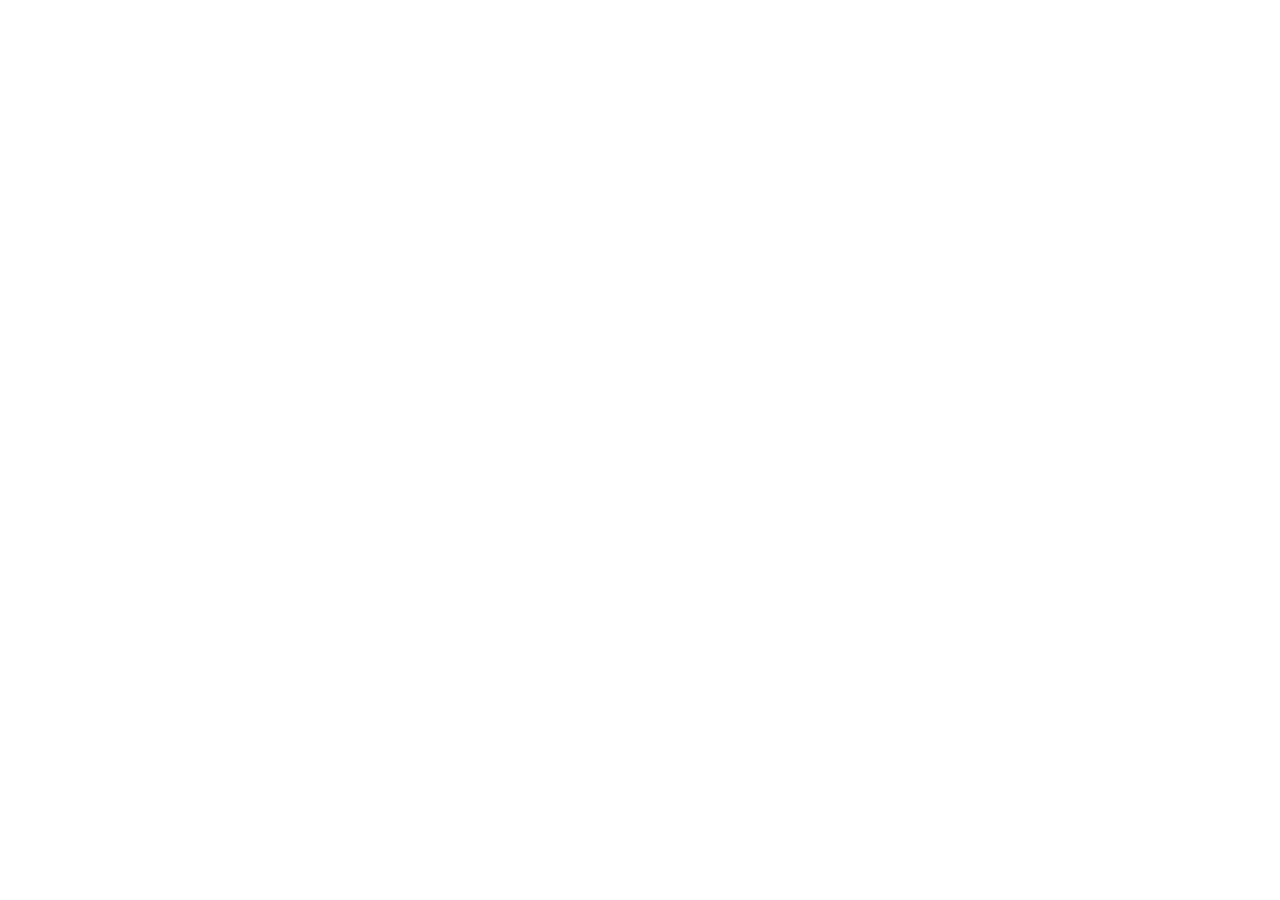
==== commit d54c4aab: "Point the previous demo link to the live Firebase survey" ====
--- a/index.html
+++ b/index.html
@@ -1,19 +1,2 @@
-<!doctype html>
-<html lang="ru">
-  <head>
-    <meta charset="UTF-8" />
-    <meta name="viewport" content="width=device-width, initial-scale=1" />
-    <meta name="theme-color" content="#004175" />
-    <meta name="robots" content="noindex, nofollow" />
-    <meta name="description" content="Демонстрация опроса родителей школы «Наследие»." />
-    <link rel="icon" type="image/svg+xml" href="./favicon.svg" />
-    <title>Наследие — опрос родителей</title>
-    <script type="module" crossorigin src="./assets/index-B1b2ds7Y.js"></script>
-    <link rel="stylesheet" crossorigin href="./assets/index-DEN1Z639.css">
-  </head>
-  <body>
-    <div id="root"></div>
-    <noscript>Для просмотра опроса включите JavaScript в браузере.</noscript>-
-  </body>
-</html>
+<!doctype html>
+<html lang="ru"><head><meta charset="utf-8"><meta name="viewport" content="width=device-width,initial-scale=1"><meta name="robots" content="noindex,nofollow"><meta http-equiv="refresh" content="0;url=https://nasledie-parents-2026.web.app/"><link rel="canonical" href="https://nasledie-parents-2026.web.app/"><title>Наследие — опрос родителей</title><style>body{margin:0;background:#f5f8fc;color:#004175;font:18px/1.7 Arial,sans-serif;display:grid;place-content:center;min-height:100vh}a{color:inherit}</style></head><body><a href="https://nasledie-parents-2026.web.app/">Открыть опрос</a><script>location.replace("https://nasledie-parents-2026.web.app/");</script></body></html>
